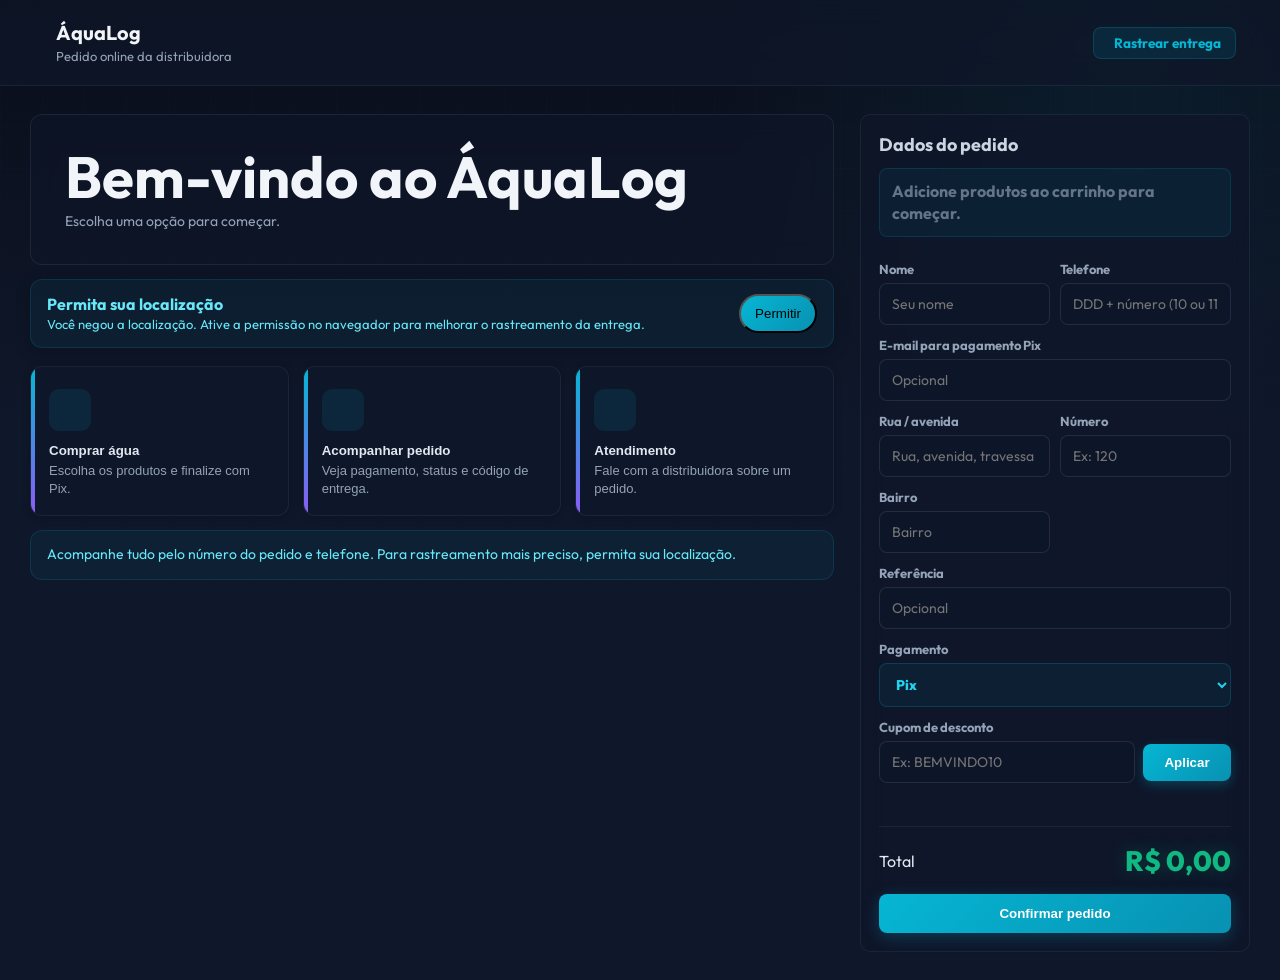
==== frontend/cliente.html @ b6113bfc "feat: implementa mapa de rastreamento Leaflet + links de acesso - CSS dos marcadores (origem/destino" ====
<!DOCTYPE html>
<html lang="pt-BR">
<head>
  <meta charset="UTF-8">
  <meta name="viewport" content="width=device-width, initial-scale=1.0">
  <title>AquaLog - Pedido</title>
  <link rel="icon" type="image/x-icon" href="favicon.ico">
  <link rel="stylesheet" href="https://fonts.googleapis.com/css2?family=Outfit:wght@400;500;600;700;800&display=swap">
  <link rel="stylesheet" href="https://unpkg.com/@phosphor-icons/web@2.0.3/src/regular/style.css">
  <style>
    :root {
      --blue: #06b6d4;
      --blue-dark: #0891b2;
      --green: #10b981;
      --amber: #fbbf24;
      --ink: #e2e8f0;
      --muted: #94a3b8;
      --line: rgba(148, 163, 184, 0.12);
      --paper: #0a0e1a;
      --white: rgba(15, 23, 42, 0.6);
      --danger: #f87171;
      --sombra: 0 2px 8px rgba(0, 0, 0, 0.2);
    }

    * { box-sizing: border-box; }

    html, body {
      max-width: 100%;
      overflow-x: hidden;
    }

    body {
      margin: 0;
      color: var(--ink);
      font-family: "Outfit", "Inter", "Segoe UI", system-ui, sans-serif;
      background:
        radial-gradient(circle at 88% 4%, rgba(6, 182, 212, 0.08), transparent 32vw),
        linear-gradient(180deg, #0a0e1a 0, #0f172a 420px),
        var(--paper);
    }

    body::before {
      content: "";
      position: fixed;
      inset: 0;
      pointer-events: none;
      background-image:
        linear-gradient(rgba(6, 182, 212, 0.03) 1px, transparent 1px),
        linear-gradient(90deg, rgba(6, 182, 212, 0.03) 1px, transparent 1px);
      background-size: 42px 42px;
      mask-image: linear-gradient(180deg, rgba(0,0,0,.8), transparent 72%);
    }

    .topbar {
      min-height: 86px;
      background: rgba(15, 23, 42, 0.7);
      border-bottom: 1px solid rgba(148, 163, 184, 0.1);
      display: flex;
      align-items: center;
      justify-content: space-between;
      gap: 16px;
      padding: 14px clamp(16px, 4vw, 44px);
      position: sticky;
      top: 0;
      z-index: 10;
      backdrop-filter: blur(16px);
    }

    .brand {
      display: flex;
      align-items: center;
      gap: 12px;
      min-width: 0;
    }

    .brand img {
      width: 58px;
      height: 58px;
      object-fit: contain;
      background: rgba(255,255,255,0.06);
      border-radius: 10px;
      padding: 4px;
    }

    .brand strong { display: block; font-size: 20px; color: #f1f5f9; }
    .brand span { color: var(--muted); font-size: 13px; }

    .status-link {
      border: 1px solid rgba(6, 182, 212, 0.2);
      background: rgba(6, 182, 212, 0.08);
      color: #06b6d4;
      padding: 10px 14px;
      border-radius: 999px;
      font-weight: 700;
      cursor: pointer;
    }

    .layout {
      display: grid;
      grid-template-columns: minmax(0, 1fr) minmax(340px, 390px);
      gap: 26px;
      width: min(1220px, calc(100% - 32px));
      margin: 28px auto;
      align-items: start;
    }

    .section-title {
      display: flex;
      align-items: end;
      justify-content: space-between;
      gap: 12px;
      margin-bottom: 14px;
      padding: clamp(22px, 4vw, 34px);
      border: 1px solid rgba(148, 163, 184, 0.12);
      border-radius: 12px;
      background: rgba(15, 23, 42, 0.5);
      backdrop-filter: blur(12px);
    }

    h1, h2 { margin: 0; color: #f1f5f9; }
    h1 { font-size: clamp(32px, 5vw, 58px); letter-spacing: 0; line-height: .98; }
    h2 { font-size: 18px; color: #cbd5e1; }

    .section-title p {
      color: var(--muted);
      margin: 6px 0 0;
      font-size: 14px;
    }

    .grid {
      display: grid;
      grid-template-columns: repeat(auto-fill, minmax(220px, 1fr));
      gap: 14px;
    }

    .client-home {
      display: grid;
      gap: 14px;
    }

    .client-home.hidden,
    .product-area.hidden {
      display: none;
    }

    .client-action-grid {
      display: grid;
      grid-template-columns: repeat(3, minmax(0, 1fr));
      gap: 14px;
    }

    .client-action-card {
      min-height: 130px;
      border: 1px solid rgba(148, 163, 184, 0.1);
      border-radius: 12px;
      background: rgba(15, 23, 42, 0.5);
      color: var(--ink);
      padding: 18px;
      text-align: left;
      cursor: pointer;
      box-shadow: var(--sombra);
      position: relative;
      overflow: hidden;
      transition: .18s ease;
    }

    .client-action-card::after {
      content: "";
      position: absolute;
      inset: 0 auto 0 0;
      width: 4px;
      background: linear-gradient(180deg, #06b6d4, #8b5cf6);
    }

    .client-action-card:hover {
      border-color: rgba(6, 182, 212, 0.25);
      transform: translateY(-2px);
      box-shadow: 0 12px 32px rgba(0, 0, 0, 0.3);
    }

    .client-action-card.active {
      border-color: rgba(6, 182, 212, 0.4);
      box-shadow: 0 0 0 2px rgba(6, 182, 212, 0.15), 0 12px 32px rgba(0, 0, 0, 0.3);
    }

    .client-action-card .icon {
      display: inline-flex;
      width: 42px;
      height: 42px;
      align-items: center;
      justify-content: center;
      border-radius: 10px;
      background: rgba(6, 182, 212, 0.1);
      color: #06b6d4;
      font-size: 24px;
      margin-bottom: 12px;
    }

    .client-action-card strong,
    .client-action-card span {
      display: block;
    }

    .client-action-card span {
      color: var(--muted);
      font-size: 13px;
      margin-top: 4px;
      line-height: 1.35;
    }

    .client-quick-status {
      border: 1px solid rgba(6, 182, 212, 0.15);
      border-radius: 12px;
      background: rgba(6, 182, 212, 0.06);
      padding: 14px 16px;
      color: #67e8f9;
      font-size: 14px;
      line-height: 1.4;
    }

    .product-area {
      display: block;
    }

    .product-area-head {
      display: flex;
      align-items: center;
      justify-content: space-between;
      gap: 12px;
      margin-bottom: 14px;
    }

    .back-home {
      width: auto;
      border: 1px solid rgba(6, 182, 212, 0.2);
      background: rgba(6, 182, 212, 0.08);
      color: #06b6d4;
      border-radius: 999px;
      padding: 9px 12px;
      font-weight: 800;
      cursor: pointer;
    }

    .product {
      background: rgba(15, 23, 42, 0.5);
      border: 1px solid rgba(148, 163, 184, 0.1);
      border-radius: 10px;
      padding: 16px;
      min-height: 150px;
      display: grid;
      gap: 12px;
      align-content: space-between;
      transition: .18s ease;
    }

    .product:hover {
      border-color: rgba(6, 182, 212, 0.2);
      box-shadow: 0 8px 24px rgba(0, 0, 0, 0.25);
    }

    .product strong { font-size: 17px; }
    .meta { color: var(--muted); font-size: 13px; }
    .price { color: var(--green); font-size: 24px; font-weight: 800; }

    .product-actions {
      display: flex;
      align-items: center;
      gap: 8px;
    }

    .product-actions input {
      width: 68px;
      flex: 0 0 68px;
      text-align: center;
      padding: 10px 8px;
    }

    .product button, .primary {
      width: 100%;
      border: 0;
      border-radius: 8px;
      background: linear-gradient(135deg, #06b6d4, #0891b2);
      color: white;
      padding: 12px 14px;
      font-weight: 800;
      cursor: pointer;
      box-shadow: 0 4px 16px rgba(6, 182, 212, 0.25);
    }

    .product button:hover, .primary:hover {
      background: linear-gradient(135deg, #22d3ee, #06b6d4);
      box-shadow: 0 6px 24px rgba(6, 182, 212, 0.35);
    }
    .product button:disabled, .primary:disabled {
      background: #334155;
      cursor: not-allowed;
      opacity: .6;
      box-shadow: none;
    }

    .panel {
      background: rgba(15, 23, 42, 0.6);
      border: 1px solid rgba(148, 163, 184, 0.1);
      border-radius: 10px;
      padding: 18px;
      position: sticky;
      top: 110px;
      backdrop-filter: blur(12px);
    }

    .selected {
      background: rgba(6, 182, 212, 0.06);
      border: 1px solid rgba(6, 182, 212, 0.15);
      border-radius: 8px;
      padding: 12px;
      margin: 12px 0;
    }

    .cart-empty {
      color: #64748b;
      font-weight: 700;
      line-height: 1.35;
    }

    .cart-list {
      display: grid;
      gap: 10px;
    }

    .cart-item {
      display: grid;
      grid-template-columns: minmax(0, 1fr) auto auto;
      gap: 10px;
      align-items: center;
      padding: 10px;
      background: rgba(15, 23, 42, 0.5);
      border: 1px solid rgba(148, 163, 184, 0.1);
      border-radius: 8px;
    }

    .cart-item strong,
    .cart-item span {
      display: block;
    }

    .cart-item span {
      margin-top: 3px;
      color: var(--muted);
      font-size: 12px;
    }

    .cart-controls {
      display: grid;
      grid-template-columns: 30px 38px 30px;
      gap: 4px;
      align-items: center;
    }

    .cart-controls button {
      width: 30px;
      height: 30px;
      padding: 0;
      border: none;
      border-radius: 6px;
      background: linear-gradient(135deg, #06b6d4, #0891b2);
      color: #fff;
      cursor: pointer;
      font-weight: 900;
    }

    .cart-controls input {
      height: 30px;
      padding: 4px;
      text-align: center;
    }

    .cart-remove {
      width: 100%;
      height: 30px;
      border: none;
      border-radius: 6px;
      background: rgba(239, 68, 68, 0.1);
      color: #f87171;
      cursor: pointer;
      font-weight: 800;
      font-size: 12px;
      padding: 0 10px;
    }

    label {
      display: block;
      font-size: 13px;
      color: #94a3b8;
      margin: 12px 0 6px;
      font-weight: 700;
    }

    input, select, textarea {
      width: 100%;
      border: 1px solid rgba(148, 163, 184, 0.15);
      border-radius: 8px;
      padding: 11px 12px;
      font-size: 14px;
      color: var(--ink);
      outline: none;
      background: rgba(15, 23, 42, 0.7);
      font-family: inherit;
    }

    input:focus, select:focus, textarea:focus {
      border-color: #06b6d4;
      box-shadow: 0 0 0 3px rgba(6, 182, 212, 0.15);
    }

    .product-search {
      margin: 0 0 16px;
      max-width: 360px;
      background: #0f172a;
      color: #e2e8f0;
      border: 1px solid rgba(148, 163, 184, 0.15);
    }

    .product-search::placeholder {
      color: #64748b;
    }

    .product-search:focus {
      border-color: #06b6d4;
      box-shadow: 0 0 0 3px rgba(6, 182, 212, 0.15);
    }

    .coupon-row {
      display: grid;
      grid-template-columns: minmax(0, 1fr) 88px;
      gap: 8px;
      align-items: center;
    }

    .coupon-msg {
      min-height: 20px;
      margin-top: 7px;
      color: #64748b;
      font-size: 12px;
      font-weight: 700;
      line-height: 1.35;
    }

    .coupon-msg.ok { color: #34d399; }
    .coupon-msg.err { color: var(--danger); }

    .address-suggest-client { position: relative; }
    .address-suggest-client input { width: 100%; }
    .address-suggest-client .options {
      position: absolute;
      left: 0;
      right: 0;
      top: calc(100% + 6px);
      z-index: 60;
      display: none;
      max-height: 240px;
      overflow: auto;
      background: #131d2e;
      border: 1px solid rgba(148, 163, 184, 0.15);
      border-radius: 12px;
      box-shadow: 0 16px 48px rgba(0, 0, 0, 0.4);
      padding: 6px;
    }

    .geo-permission-notice {
      display: flex;
      align-items: center;
      justify-content: space-between;
      gap: 14px;
      margin: 0 0 18px;
      padding: 14px 16px;
      border: 1px solid rgba(6, 182, 212, 0.15);
      border-radius: 12px;
      background: rgba(6, 182, 212, 0.06);
      color: #67e8f9;
      box-shadow: 0 4px 16px rgba(0, 0, 0, 0.2);
    }

    .geo-permission-notice.hidden {
      display: none;
    }

    .geo-permission-notice strong,
    .geo-permission-notice span {
      display: block;
    }

    .geo-permission-notice span {
      margin-top: 2px;
      color: #67e8f9;
      font-size: 13px;
      line-height: 1.35;
    }

    .geo-permission-notice button {
      width: auto;
      white-space: nowrap;
      border-radius: 999px;
      padding: 10px 14px;
      background: linear-gradient(135deg, #06b6d4, #0891b2);
    }

    .address-suggest-client .options.ativo { display: block; }

    .address-loading {
      padding: 12px;
      color: #64748b;
      font-size: 13px;
      font-weight: 600;
      text-align: center;
    }

    .address-suggest-client button {
      display: block;
      width: 100%;
      border: 0;
      border-radius: 8px;
      background: transparent;
      text-align: left;
      padding: 10px 12px;
      color: var(--ink);
      cursor: pointer;
    }

    .address-suggest-client button:hover { background: rgba(6, 182, 212, 0.1); }
    .address-suggest-client strong,
    .address-suggest-client span { display: block; }
    .address-suggest-client span,
    .address-suggest-client .empty { color: var(--muted); font-size: .84rem; margin-top: 2px; }
    .address-suggest-client .empty { padding: 12px; }

    textarea {
      min-height: 88px;
      resize: vertical;
      line-height: 1.4;
    }

    .panel-tabs {
      display: grid;
      grid-template-columns: repeat(3, 1fr);
      gap: 10px;
      margin-bottom: 18px;
    }

    .panel-tabs-hidden {
      display: none;
    }

    .panel-tabs button {
      position: relative;
      border: 0;
      border-radius: 8px;
      min-height: 96px;
      padding: 14px 10px;
      color: #fff;
      font-weight: 800;
      cursor: pointer;
      display: flex;
      flex-direction: column;
      align-items: center;
      justify-content: center;
      gap: 6px;
      text-align: center;
      box-shadow: 0 1px 3px rgba(0,0,0,.12);
      transition: transform .15s ease, filter .15s ease, box-shadow .15s ease;
    }

    .panel-tabs button:hover { filter: brightness(1.06); transform: translateY(-1px); }

    .panel-tabs button.active {
      box-shadow: 0 0 0 3px rgba(11, 94, 168, .18), 0 4px 12px rgba(0,0,0,.16);
      transform: translateY(-1px);
    }

    .panel-tabs button .tab-icon {
      font-size: 30px;
      line-height: 1;
    }

    .panel-tabs button .tab-label {
      font-size: 14px;
      line-height: 1.05;
    }

    .panel-tabs button .tab-hint {
      min-height: 18px;
      padding: 3px 8px;
      border-radius: 4px;
      background: rgba(255,255,255,.18);
      font-size: 11px;
      font-weight: 800;
      line-height: 1.1;
    }

    .panel-tabs button .tab-arrow {
      position: absolute;
      right: 9px;
      bottom: 7px;
      opacity: .55;
      font-size: 14px;
    }

    .tab-pedido { background: linear-gradient(135deg, #06b6d4, #0891b2); }
    .tab-consulta { background: linear-gradient(135deg, #f59e0b, #d97706); }
    .tab-conversa { background: linear-gradient(135deg, #10b981, #059669); }

    .tab-content { display: none; }
    .tab-content.active { display: block; }

    .row {
      display: grid;
      grid-template-columns: 1fr 1fr;
      gap: 10px;
    }

    .total {
      display: flex;
      justify-content: space-between;
      align-items: center;
      border-top: 1px solid rgba(148, 163, 184, 0.1);
      margin-top: 16px;
      padding-top: 16px;
      font-size: 16px;
    }

    .total strong { font-size: 24px; color: #10b981; }

    .notice {
      margin-top: 12px;
      border-radius: 8px;
      padding: 12px;
      font-size: 14px;
      display: none;
      white-space: pre-wrap;
    }

    .notice.ok { display: block; background: rgba(16, 185, 129, 0.1); color: #34d399; border: 1px solid rgba(16, 185, 129, 0.2); }
    .notice.err { display: block; background: rgba(239, 68, 68, 0.1); color: var(--danger); border: 1px solid rgba(239, 68, 68, 0.2); }

    .client-notice {
      display: none;
      margin: 0 0 16px;
      padding: 12px 14px;
      border: 1px solid rgba(6, 182, 212, 0.15);
      border-radius: 8px;
      background: rgba(6, 182, 212, 0.06);
      color: #67e8f9;
      font-size: 14px;
      font-weight: 700;
      line-height: 1.35;
      white-space: pre-wrap;
    }

    .client-notice.visible {
      display: block;
    }

    .lookup {
      margin-top: 18px;
      padding-top: 18px;
      border-top: 1px solid var(--line);
    }

    .saved-orders {
      margin-top: 18px;
      padding-top: 18px;
      border-top: 1px solid rgba(148, 163, 184, 0.1);
    }

    .saved-head {
      display: flex;
      align-items: center;
      justify-content: space-between;
      gap: 10px;
    }

    .saved-head button {
      width: auto;
      border: 1px solid rgba(148, 163, 184, 0.12);
      border-radius: 6px;
      padding: 7px 9px;
      background: rgba(15, 23, 42, 0.5);
      color: #94a3b8;
      font-size: 12px;
      font-weight: 800;
      cursor: pointer;
    }

    .saved-list {
      display: grid;
      gap: 8px;
      margin-top: 10px;
    }

    .saved-order {
      width: 100%;
      border: 1px solid rgba(148, 163, 184, 0.1);
      background: rgba(15, 23, 42, 0.5);
      border-radius: 8px;
      padding: 10px;
      color: var(--ink);
      text-align: left;
      cursor: pointer;
    }

    .saved-order strong,
    .saved-order span {
      display: block;
    }

    .saved-order span {
      color: var(--muted);
      font-size: 12px;
      margin-top: 3px;
    }

    .pix-box {
      display: grid;
      gap: 10px;
      margin-top: 12px;
      padding: 12px;
      border: 1px solid rgba(16, 185, 129, 0.2);
      border-radius: 8px;
      background: rgba(16, 185, 129, 0.06);
    }

    .pix-box img {
      width: 170px;
      height: 170px;
      object-fit: contain;
      justify-self: center;
      background: rgba(15, 23, 42, 0.6);
      border: 1px solid rgba(148, 163, 184, 0.12);
      border-radius: 8px;
      padding: 6px;
    }

    .pix-copy {
      min-height: 72px;
      resize: vertical;
      font-size: 12px;
      line-height: 1.35;
    }

    .pix-copy-btn {
      background: linear-gradient(135deg, #10b981, #059669);
    }

    .pix-copy-btn:hover {
      background: linear-gradient(135deg, #34d399, #10b981);
    }

    .pix-copy-btn.copied {
      background: linear-gradient(135deg, #10b981, #059669);
    }

    .manual-pix-key {
      display: grid;
      gap: 5px;
      padding: 11px 12px;
      border: 1px dashed rgba(16, 185, 129, 0.3);
      border-radius: 8px;
      background: rgba(16, 185, 129, 0.04);
      color: #34d399;
    }

    .manual-pix-key span {
      color: #64748b;
      font-size: 12px;
      font-weight: 700;
    }

    .pix-guidance,
    .live-badge {
      border-radius: 8px;
      padding: 10px 11px;
      background: rgba(6, 182, 212, 0.08);
      color: #22d3ee;
      font-size: 13px;
      font-weight: 700;
      line-height: 1.35;
    }

    .pix-guidance span {
      display: block;
      margin-top: 3px;
      color: #94a3b8;
      font-weight: 600;
    }

    .live-badge {
      align-self: center;
      white-space: nowrap;
      background: rgba(148, 163, 184, 0.1);
      color: #94a3b8;
    }

    .delivery-code-card {
      display: grid;
      gap: 6px;
      margin-top: 14px;
      padding: 16px;
      border: 1px solid rgba(16, 185, 129, 0.25);
      border-radius: 10px;
      background: rgba(16, 185, 129, 0.08);
      color: #34d399;
      text-align: center;
    }

    .delivery-code-card strong {
      display: block;
      padding: 8px 12px;
      border-radius: 8px;
      background: rgba(15, 23, 42, 0.7);
      color: #22d3ee;
      font-family: "SF Mono", Consolas, "Courier New", monospace;
      font-size: clamp(30px, 8vw, 46px);
      letter-spacing: 4px;
      line-height: 1;
      border: 1px solid rgba(6, 182, 212, 0.2);
    }

    .delivery-code-card small {
      color: #34d399;
      font-weight: 700;
      line-height: 1.35;
    }

    .delivery-code-card.locked {
      border-color: rgba(245, 158, 11, 0.2);
      background: rgba(245, 158, 11, 0.06);
      color: #fbbf24;
    }

    .delivery-code-card.locked small {
      color: #fbbf24;
    }

    .route-alert {
      display: grid;
      grid-template-columns: 42px 1fr;
      gap: 10px;
      align-items: center;
      margin-top: 14px;
      padding: 13px;
      border-radius: 10px;
      border: 1px solid rgba(245, 158, 11, 0.2);
      background: rgba(245, 158, 11, 0.06);
      color: #fbbf24;
    }

    .route-alert span {
      display: block;
      margin-top: 2px;
      color: #d97706;
      font-size: 12px;
      font-weight: 700;
    }

    .route-icon {
      width: 42px;
      height: 42px;
      border-radius: 10px;
      display: inline-flex;
      align-items: center;
      justify-content: center;
      background: linear-gradient(135deg, #f59e0b, #d97706);
      color: #fff;
      font-size: 24px;
      font-weight: 900;
    }

    .order-summary {
      display: grid;
      gap: 8px;
    }

    .order-summary strong {
      color: #084578;
      font-size: 16px;
    }

    .order-summary .summary-grid {
      display: grid;
      grid-template-columns: 1fr 1fr;
      gap: 6px;
    }

    .order-summary .summary-item {
      border-radius: 8px;
      padding: 8px;
      background: rgba(15, 23, 42, 0.4);
      border: 1px solid rgba(148, 163, 184, 0.08);
    }

    .order-summary .summary-item span,
    .order-summary .summary-line span {
      display: block;
      color: #64748b;
      font-size: 11px;
      font-weight: 800;
      text-transform: uppercase;
    }

    .order-summary .summary-item b,
    .order-summary .summary-line b {
      display: block;
      margin-top: 2px;
      font-size: 14px;
      color: #e2e8f0;
    }

    .order-summary .summary-line {
      border-radius: 8px;
      padding: 8px;
      background: rgba(15, 23, 42, 0.4);
      border: 1px solid rgba(148, 163, 184, 0.08);
    }

    .pix-only {
      border-color: rgba(6, 182, 212, 0.2);
      background: rgba(6, 182, 212, 0.06);
      color: #22d3ee;
      font-weight: 800;
    }

    .chat-state {
      border: 1px dashed rgba(148, 163, 184, 0.12);
      border-radius: 10px;
      padding: 14px;
      color: #64748b;
      background: rgba(15, 23, 42, 0.3);
      margin-bottom: 12px;
    }

    .chat-card {
      border: 1px solid rgba(148, 163, 184, 0.1);
      border-radius: 10px;
      overflow: hidden;
      background: rgba(15, 23, 42, 0.5);
    }

    .chat-head {
      display: grid;
      grid-template-columns: 38px minmax(0, 1fr) auto;
      align-items: center;
      gap: 10px;
      padding: 12px;
      background: rgba(15, 23, 42, 0.4);
      border-bottom: 1px solid rgba(148, 163, 184, 0.1);
    }

    .chat-head strong,
    .chat-head span {
      display: block;
    }

    .chat-head span {
      color: #64748b;
      font-size: 12px;
      margin-top: 3px;
    }

    .chat-avatar {
      width: 38px;
      height: 38px;
      border-radius: 10px;
      display: inline-flex;
      align-items: center;
      justify-content: center;
      background: rgba(6, 182, 212, 0.1);
      color: #06b6d4;
      font-weight: 900;
    }

    .support-messages-client {
      display: grid;
      align-content: start;
      gap: 10px;
      min-height: 260px;
      max-height: 330px;
      overflow-y: auto;
      margin: 0;
      padding: 14px;
      border: 0;
      border-radius: 0;
      background: rgba(10, 14, 26, 0.4);
    }

    .support-msg-client {
      border: 1px solid rgba(148, 163, 184, 0.1);
      border-radius: 10px;
      padding: 9px 11px 7px;
      background: rgba(15, 23, 42, 0.6);
      font-size: 13px;
      max-width: 86%;
      box-shadow: 0 2px 8px rgba(0,0,0,.15);
    }

    .support-msg-client.admin {
      background: rgba(15, 23, 42, 0.6);
      justify-self: start;
    }

    .support-msg-client.cliente {
      background: rgba(16, 185, 129, 0.1);
      border-color: rgba(16, 185, 129, 0.2);
      justify-self: end;
    }

    .support-msg-client strong {
      margin-bottom: 4px;
      color: #64748b;
      font-size: 12px;
    }

    .support-msg-client small {
      margin-top: 5px;
      color: #475569;
      font-size: 10px;
      text-align: right;
    }

    .chat-actions {
      display: grid;
      grid-template-columns: minmax(0, 1fr) 128px;
      gap: 8px;
      align-items: end;
      padding: 12px;
      border-top: 1px solid rgba(148, 163, 184, 0.1);
      background: rgba(15, 23, 42, 0.4);
    }

    .chat-actions .primary {
      width: 100%;
      align-self: stretch;
    }

    .chat-send-tools {
      display: grid;
      gap: 8px;
    }

    .support-file-button {
      height: 38px;
      display: inline-flex;
      align-items: center;
      justify-content: center;
      margin: 0;
      border: 1px solid rgba(148, 163, 184, 0.15);
      border-radius: 8px;
      background: rgba(15, 23, 42, 0.5);
      color: #94a3b8;
      font-size: 18px;
      cursor: pointer;
      transition: .18s ease;
    }

    .support-file-button:hover {
      border-color: #06b6d4;
      color: #06b6d4;
    }

    .hidden-input {
      position: absolute;
      width: 1px;
      height: 1px;
      opacity: 0;
      pointer-events: none;
    }

    .arquivo-preview {
      display: flex;
      align-items: center;
      gap: 10px;
      padding: 8px 12px;
      margin: 0 14px 8px;
      border: 1px solid rgba(148, 163, 184, 0.12);
      border-radius: 8px;
      background: rgba(15, 23, 42, 0.5);
    }

    .arquivo-preview.hidden {
      display: none;
    }

    .arquivo-preview img {
      width: 48px;
      height: 48px;
      object-fit: cover;
      border-radius: 6px;
      border: 1px solid rgba(148, 163, 184, 0.1);
    }

    .arquivo-preview-info {
      display: flex;
      align-items: center;
      gap: 8px;
      flex: 1;
      min-width: 0;
    }

    .arquivo-preview-info span {
      color: #94a3b8;
      font-size: 12px;
      font-weight: 600;
      overflow: hidden;
      text-overflow: ellipsis;
      white-space: nowrap;
    }

    .arquivo-preview-remove {
      width: 24px;
      height: 24px;
      padding: 0;
      border: 1px solid rgba(239, 68, 68, 0.2);
      border-radius: 6px;
      background: rgba(239, 68, 68, 0.08);
      color: #f87171;
      font-size: 14px;
      font-weight: 900;
      cursor: pointer;
      flex-shrink: 0;
    }

    .support-attachment {
      display: grid;
      gap: 5px;
      margin-top: 8px;
      color: #06b6d4;
      font-size: 12px;
      font-weight: 800;
      text-decoration: none;
    }

    .support-attachment img {
      width: min(180px, 100%);
      max-height: 150px;
      object-fit: cover;
      border: 1px solid rgba(148, 163, 184, 0.12);
      border-radius: 8px;
      background: #1e293b;
    }

    .support-attachment-file {
      display: inline-flex;
      width: fit-content;
      padding: 8px 10px;
      border: 1px solid rgba(148, 163, 184, 0.12);
      border-radius: 8px;
      background: rgba(15, 23, 42, 0.5);
    }

    .small-action {
      width: auto;
      border: 1px solid rgba(148, 163, 184, 0.12);
      border-radius: 8px;
      padding: 9px 10px;
      background: rgba(15, 23, 42, 0.5);
      color: #94a3b8;
      font-weight: 800;
      cursor: pointer;
    }

    @media (max-width: 900px) {
      .layout { grid-template-columns: 1fr; }
      .panel { position: static; }
      .client-action-grid { grid-template-columns: 1fr; }
    }

    @media (max-width: 560px) {
      .topbar { align-items: flex-start; flex-direction: column; }
      .status-link { width: 100%; }
      .row { grid-template-columns: 1fr; }
      .order-summary .summary-grid { grid-template-columns: 1fr; }
      .panel-tabs button .tab-icon { grid-area: icon; font-size: 28px; }
      .panel-tabs button .tab-label { grid-area: label; justify-self: start; }
      .panel-tabs button .tab-hint { grid-area: hint; justify-self: end; }
      .panel-tabs button .tab-arrow { display: none; }
      .geo-permission-notice { align-items: stretch; flex-direction: column; }
      .geo-permission-notice button { width: 100%; }
    }
    /* AquaLog customer storefront redesign */

    .skeleton {
      background: linear-gradient(90deg, rgba(15, 23, 42, 0.5) 25%, rgba(15, 23, 42, 0.8) 50%, rgba(15, 23, 42, 0.5) 75%);
      background-size: 200% 100%;
      animation: skeleton-pulse 1.5s ease-in-out infinite;
      border-radius: 8px;
    }

    @keyframes skeleton-pulse {
      0% { background-position: 200% 0; }
      100% { background-position: -200% 0; }
    }

    .skeleton-card {
      min-height: 150px;
      border: 1px solid rgba(148, 163, 184, 0.1);
      border-radius: 10px;
      padding: 16px;
      display: grid;
      gap: 12px;
    }

    .skeleton-line {
      height: 14px;
      border-radius: 4px;
    }

    .skeleton-line.wide { width: 80%; }
    .skeleton-line.medium { width: 50%; }
    .skeleton-line.short { width: 30%; }
    .skeleton-line.price { height: 28px; width: 40%; }

    .coupon-row .small-action {
      width: auto;
      padding: 11px 18px;
      background: linear-gradient(135deg, #06b6d4, #0891b2);
      color: #fff;
      border: none;
      border-radius: 8px;
      font-weight: 700;
      cursor: pointer;
      white-space: nowrap;
      box-shadow: 0 4px 12px rgba(6, 182, 212, 0.25);
    }

    .coupon-row .small-action:hover {
      background: linear-gradient(135deg, #22d3ee, #06b6d4);
      box-shadow: 0 6px 16px rgba(6, 182, 212, 0.35);
    }

    .total {
      display: flex;
      justify-content: space-between;
      align-items: center;
      border-top: 1px solid rgba(148, 163, 184, 0.1);
      margin-top: 16px;
      padding-top: 16px;
      font-size: 16px;
    }

    .total strong {
      font-size: 28px;
      color: #10b981;
      font-weight: 800;
      text-shadow: 0 0 20px rgba(16, 185, 129, 0.3);
    }

    .product-img {
      width: 100%;
      height: 140px;
      object-fit: cover;
      border-radius: 8px;
      background: rgba(6, 182, 212, 0.06);
      border: 1px solid rgba(148, 163, 184, 0.08);
      margin-bottom: 4px;
    }

    .product-img-placeholder {
      width: 100%;
      height: 140px;
      display: flex;
      align-items: center;
      justify-content: center;
      border-radius: 8px;
      background: rgba(6, 182, 212, 0.06);
      border: 1px solid rgba(148, 163, 184, 0.08);
      margin-bottom: 4px;
      color: #06b6d4;
      font-size: 32px;
    }
  </style>
</head>
<body>
  <header class="topbar">
    <div class="brand">
      <i class="ph ph-drop" style="font-size:1.5rem;color:#06b6d4"></i>
      <div>
        <strong id="brandName">AquaLog</strong>
        <span id="brandSubtitle">Pedido online da distribuidora</span>
      </div>
    </div>
    <a href="rastreamento.html" style="padding:6px 14px;border-radius:8px;background:rgba(6,182,212,.1);border:1px solid rgba(6,182,212,.2);color:#06b6d4;font-size:.85rem;font-weight:700;text-decoration:none;display:flex;align-items:center;gap:6px"><i class="ph ph-map-trifold"></i> Rastrear entrega</a>
  </header>

  <main class="layout">
    <section>
      <div class="section-title">
        <div>
          <h1 id="clienteTitulo">Faça seu pedido</h1>
          <p id="clienteSubtitulo">Monte seu carrinho, informe o endereço e pague tudo em um Pix só.</p>
        </div>
      </div>
      <div id="avisoCliente" class="client-notice"></div>
      <div id="avisoLojaFechada" class="client-notice" style="border-color: rgba(239, 68, 68, 0.2); background: rgba(239, 68, 68, 0.06); color: #fca5a5;">
        A loja está fechada no momento. Você pode navegar os produtos mas não será possível finalizar pedidos.
      </div>
      <div id="geoPermissionNotice" class="geo-permission-notice">
        <div>
          <strong>Permita sua localização</strong>
          <span>Isso ajuda a entrega e o rastreamento ficarem mais precisos. O pedido continua usando o endereço informado.</span>
        </div>
        <button type="button" onclick="capturarLocalizacaoCliente(true)">Permitir</button>
      </div>
      <div id="clienteHome" class="client-home">
        <div class="client-action-grid">
          <button id="homeComprar" class="client-action-card" type="button" onclick="abrirModoCliente('comprar')">
            <span class="icon"><i class="ph ph-drop"></i></span>
            <strong>Comprar água</strong>
            <span>Escolha os produtos e finalize com Pix.</span>
          </button>
          <button id="homeConsulta" class="client-action-card" type="button" onclick="abrirModoCliente('consulta')">
            <span class="icon"><i class="ph ph-magnifying-glass"></i></span>
            <strong>Acompanhar pedido</strong>
            <span>Veja pagamento, status e código de entrega.</span>
          </button>
          <button id="homeConversa" class="client-action-card" type="button" onclick="abrirModoCliente('conversa')">
            <span class="icon"><i class="ph ph-chat-circle"></i></span>
            <strong>Atendimento</strong>
            <span>Fale com a distribuidora sobre um pedido.</span>
          </button>
        </div>
        <div class="client-quick-status">Acompanhe tudo pelo número do pedido e telefone. Para rastreamento mais preciso, permita sua localização.</div>
      </div>
      <div id="productArea" class="product-area hidden">
        <div class="product-area-head">
          <h2>Produtos</h2>
          <button class="back-home" type="button" onclick="abrirModoCliente('inicio')">Voltar</button>
        </div>
        <input id="buscaProduto" class="product-search" placeholder="Buscar produto..." oninput="debouncedRenderProdutos()">
        <div id="produtos" class="grid"></div>
      </div>
    </section>

    <aside class="panel">
      <div class="panel-tabs panel-tabs-hidden">
        <button id="tabPedido" class="tab-pedido active" type="button" onclick="abrirModoCliente('comprar')">
          <span class="tab-icon"><i class="ph ph-shopping-cart"></i></span>
          <span class="tab-label">Pedido</span>
          <span class="tab-hint">Comprar</span>
          <span class="tab-arrow"><i class="ph ph-arrow-right"></i></span>
        </button>
        <button id="tabConsulta" class="tab-consulta" type="button" onclick="abrirModoCliente('consulta')">
          <span class="tab-icon"><i class="ph ph-magnifying-glass"></i></span>
          <span class="tab-label">Acompanhar</span>
          <span class="tab-hint">Status</span>
          <span class="tab-arrow"><i class="ph ph-arrow-right"></i></span>
        </button>
        <button id="tabConversa" class="tab-conversa" type="button" onclick="abrirModoCliente('conversa')">
          <span class="tab-icon"><i class="ph ph-chat-circle"></i></span>
          <span class="tab-label">Conversa</span>
          <span class="tab-hint">Suporte</span>
          <span class="tab-arrow"><i class="ph ph-arrow-right"></i></span>
        </button>
      </div>

      <section id="abaPedido" class="tab-content active">
        <h2>Dados do pedido</h2>
        <div id="selecionado" class="selected cart-empty">Adicione produtos ao carrinho para começar.</div>

        <form id="formPedido">
          <div class="row">
            <div>
              <label for="nome">Nome</label>
              <input id="nome" required minlength="3" maxlength="100" placeholder="Seu nome">
            </div>
            <div>
              <label for="telefone">Telefone</label>
              <input id="telefone" required minlength="10" maxlength="11" pattern="[0-9]{10,11}" placeholder="DDD + número (10 ou 11 dígitos)">
            </div>
          </div>

          <label for="email">E-mail para pagamento Pix</label>
          <input id="email" type="email" placeholder="Opcional">

          <div class="row">
            <div>
              <label for="endereco">Rua / avenida</label>
              <div id="enderecoSuggestWrap" class="address-suggest-client">
                <input id="endereco" required minlength="3" maxlength="200" placeholder="Rua, avenida, travessa" autocomplete="off">
                <div id="enderecoSugestoes" class="options"></div>
              </div>
            </div>
            <div>
              <label for="numeroCasa">Número</label>
              <input id="numeroCasa" placeholder="Ex: 120">
            </div>
          </div>

          <div class="row">
            <div>
              <label for="bairro">Bairro</label>
              <input id="bairro" required minlength="2" maxlength="100" placeholder="Bairro">
            </div>
          </div>

          <label for="referencia">Referência</label>
          <input id="referencia" placeholder="Opcional">

          <label for="pagamento">Pagamento</label>
          <select id="pagamento" class="pix-only">
            <option>Pix</option>
          </select>

          <label for="cupomCodigo">Cupom de desconto</label>
          <div class="coupon-row">
            <input id="cupomCodigo" maxlength="30" placeholder="Ex: BEMVINDO10">
            <button class="small-action" type="button" onclick="aplicarCupom()">Aplicar</button>
          </div>
          <div id="cupomMsg" class="coupon-msg"></div>

          <div class="total">
            <span>Total</span>
            <strong id="total">R$ 0,00</strong>
          </div>

          <button id="btnConfirmarPedido" class="primary" type="submit" style="margin-top:16px">Confirmar pedido</button>
          <div id="msg" class="notice"></div>
        </form>
      </section>

      <section id="abaConsulta" class="tab-content">
        <h2>Acompanhar</h2>
        <label for="consultaId">Número do pedido</label>
        <input id="consultaId" type="number" min="1" placeholder="Ex: 52">
        <label for="consultaTelefone">Telefone usado no pedido</label>
        <input id="consultaTelefone" placeholder="DDD + número">
        <button class="primary" type="button" onclick="consultarPedido()" style="margin-top:12px">Ver status</button>
        <div id="consultaMsg" class="notice"></div>

        <div class="saved-orders">
          <div class="saved-head">
            <h2>Pedidos ativos</h2>
            <button type="button" onclick="limparPedidosSalvos()">Limpar lista</button>
          </div>
          <div id="pedidosSalvos" class="saved-list"></div>
        </div>
      </section>

      <section id="abaConversa" class="tab-content">
        <h2>Conversa</h2>
        <div id="chatVazio" class="chat-state">Abra um pedido em "Acompanhar" para conversar com o atendimento.</div>
        <div id="suporteCliente" class="chat-card" style="display:none">
          <div class="chat-head">
            <div class="chat-avatar">A</div>
            <div>
              <strong id="suporteResumo">Conversa do pedido</strong>
              <span id="suporteSubtitulo">Atendimento da distribuidora</span>
            </div>
            <span class="live-badge">Suporte</span>
          </div>
          <div id="mensagensCliente" class="support-messages-client"></div>
          <div id="arquivoPreview" class="arquivo-preview hidden">
            <img id="arquivoPreviewImg" src="" alt="Preview">
            <div class="arquivo-preview-info">
              <span id="arquivoPreviewNome"></span>
              <button type="button" class="arquivo-preview-remove" onclick="limparArquivoSelecionado()">&times;</button>
            </div>
          </div>
          <div id="chatErro" class="chat-erro" style="display:none;padding:8px 14px;margin:0 14px 8px;border-radius:8px;background:rgba(239,68,68,0.1);border:1px solid rgba(239,68,68,0.2);color:#fca5a5;font-size:13px;font-weight:600"></div>
          <div class="chat-actions">
            <textarea id="mensagemCliente" placeholder="Escreva sua dúvida"></textarea>
            <div class="chat-send-tools">
              <label class="support-file-button" for="arquivoSuporteCliente"><i class="ph ph-paperclip"></i></label>
              <input id="arquivoSuporteCliente" type="file" accept="image/*,.pdf,.txt" class="hidden-input">
              <button class="primary" type="button" onclick="enviarMensagemCliente()">Enviar</button>
            </div>
          </div>
        </div>
      </section>
    </aside>
  </main>

  <div id="siteConfirmModal" style="display:none;position:fixed;inset:0;z-index:9999;background:rgba(10,14,26,0.85);align-items:center;justify-content:center;backdrop-filter:blur(4px)">
    <div style="background:#0f172a;border:1px solid rgba(148,163,184,0.12);border-radius:14px;padding:28px;max-width:380px;width:90%;box-shadow:0 20px 50px rgba(0,0,0,0.5)">
      <h3 id="siteConfirmTitle" style="margin:0 0 8px;color:#e2e8f0;font-size:17px;font-weight:700"></h3>
      <p id="siteConfirmMsg" style="margin:0;color:#94a3b8;font-size:14px;line-height:1.5;white-space:pre-line"></p>
      <div style="display:flex;gap:10px;justify-content:flex-end;margin-top:22px">
        <button onclick="siteFecharConfirm()" style="padding:10px 20px;border:1px solid rgba(148,163,184,0.15);border-radius:8px;background:transparent;color:#94a3b8;font-weight:600;cursor:pointer;font-size:14px">Cancelar</button>
        <button id="siteConfirmBtn" onclick="siteExecutarConfirm()" style="padding:10px 20px;border:none;border-radius:8px;background:linear-gradient(135deg,#06b6d4,#0891b2);color:#fff;font-weight:700;cursor:pointer;font-size:14px">Confirmar</button>
      </div>
    </div>
  </div>

  <script>
    var produtos = [];
    var carrinho = [];
    var pixChave = '';
    var cupomAplicado = null;
    var configCliente = {};
    var elProdutos = document.getElementById('produtos');
    var elSelecionado = document.getElementById('selecionado');
    var elTotal = document.getElementById('total');

    var _siteConfirmCb = null;
    function siteMostrarConfirm(titulo, msg, cb) {
      document.getElementById('siteConfirmTitle').textContent = titulo;
      document.getElementById('siteConfirmMsg').textContent = msg;
      _siteConfirmCb = cb;
      document.getElementById('siteConfirmModal').style.display = 'flex';
      document.getElementById('siteConfirmModal').style.zIndex = '99999';
    }
    function siteFecharConfirm() {
      document.getElementById('siteConfirmModal').style.display = 'none';
      document.getElementById('siteConfirmModal').style.zIndex = '';
      _siteConfirmCb = null;
    }
    function siteExecutarConfirm() {
      if (_siteConfirmCb) _siteConfirmCb();
      siteFecharConfirm();
    }
    var elMsg = document.getElementById('msg');
    var pedidoAtivo = null;
    var eventosPedido = null;
    var eventosPedidoChave = '';
    var STORAGE_CLIENTE = 'aqualog_cliente';
    var clienteGeoAtual = null;
    var timerEnderecoSugestao = null;
    var STORAGE_PEDIDOS = 'aqualog_pedidos';

    function dinheiro(v) {
      return Number(v || 0).toLocaleString('pt-BR', { style: 'currency', currency: 'BRL' });
    }

    function confirmacaoTexto(status) {
      var mapa = {
        confirmado: 'Confirmado',
        aguardando_confirmacao: 'Aguardando confirmação da loja',
        aguardando_pagamento: 'Aguardando pagamento Pix'
      };
      return mapa[status] || status || 'Confirmado';
    }

    function formatarDataHora(valor) {
      if (!valor) return '-';
      var data = new Date(valor);
      if (Number.isNaN(data.getTime())) return '-';
      return data.toLocaleString('pt-BR', { day: '2-digit', month: '2-digit', year: 'numeric', hour: '2-digit', minute: '2-digit' });
    }

    function mostrarAbaCliente(aba) {
      ['pedido', 'consulta', 'conversa'].forEach(function(nome) {
        var ativa = nome === aba;
        document.getElementById('aba' + nome.charAt(0).toUpperCase() + nome.slice(1)).classList.toggle('active', ativa);
        document.getElementById('tab' + nome.charAt(0).toUpperCase() + nome.slice(1)).classList.toggle('active', ativa);
      });
    }

    function abrirModoCliente(modo) {
      var home = document.getElementById('clienteHome');
      var productArea = document.getElementById('productArea');
      ['homeComprar', 'homeConsulta', 'homeConversa'].forEach(function(id) {
        var el = document.getElementById(id);
        if (el) el.classList.remove('active');
      });
      if (modo === 'comprar') {
        document.getElementById('homeComprar').classList.add('active');
        home.classList.add('hidden');
        productArea.classList.remove('hidden');
        mostrarAbaCliente('pedido');
        document.getElementById('clienteTitulo').textContent = 'Escolha seus produtos';
        document.getElementById('clienteSubtitulo').textContent = 'Adicione ao carrinho e finalize o pedido no painel ao lado.';
        produtosVisiveis = true;
        iniciarPollingProdutos();
        return;
      }
      if (modo === 'consulta') {
        document.getElementById('homeConsulta').classList.add('active');
        home.classList.remove('hidden');
        productArea.classList.add('hidden');
        mostrarAbaCliente('consulta');
        document.getElementById('clienteTitulo').textContent = 'Acompanhar pedido';
        document.getElementById('clienteSubtitulo').textContent = 'Informe número do pedido e telefone para ver o andamento.';
        produtosVisiveis = false;
        pararPollingProdutos();
        return;
      }
      if (modo === 'conversa') {
        document.getElementById('homeConversa').classList.add('active');
        home.classList.remove('hidden');
        productArea.classList.add('hidden');
        mostrarAbaCliente('conversa');
        document.getElementById('clienteTitulo').textContent = 'Atendimento';
        document.getElementById('clienteSubtitulo').textContent = 'Abra uma conversa usando seu pedido e telefone.';
        produtosVisiveis = false;
        pararPollingProdutos();
        return;
      }
      home.classList.remove('hidden');
      productArea.classList.add('hidden');
      produtosVisiveis = false;
      pararPollingProdutos();
      fecharEventosPedido();
      document.getElementById('clienteTitulo').textContent = 'Bem-vindo ao ÁquaLog';
      document.getElementById('clienteSubtitulo').textContent = 'Escolha uma opção para começar.';
    }

    function escapeHtml(v) {
      return String(v ?? '')
        .replaceAll('&', '&amp;')
        .replaceAll('<', '&lt;')
        .replaceAll('>', '&gt;')
        .replaceAll('"', '&quot;')
        .replaceAll("'", '&#039;');
    }

    function valor(id) {
      return document.getElementById(id).value.trim();
    }

    function limparTelefone(t) {
      return String(t || '').replace(/\D/g, '');
    }

    function mostrarMsg(el, tipo, texto) {
      el.className = 'notice ' + tipo;
      el.textContent = texto;
    }

    function lerJson(chave, padrao) {
      try {
        return JSON.parse(localStorage.getItem(chave)) || padrao;
      } catch (e) {
        return padrao;
      }
    }

    function salvarDadosCliente(payload) {
      localStorage.setItem(STORAGE_CLIENTE, JSON.stringify({
        nome: payload.nome,
        telefone: payload.telefone,
        email: payload.email || '',
        endereco: payload.endereco,
        numeroCasa: payload.numero_casa || '',
        bairro: payload.bairro,
        referencia: payload.referencia || ''
      }));
    }

    function restaurarDadosCliente() {
      var dados = lerJson(STORAGE_CLIENTE, null);
      if (!dados) return;
      ['nome', 'telefone', 'email', 'endereco', 'bairro', 'referencia'].forEach(function(id) {
        if (dados[id] && document.getElementById(id)) document.getElementById(id).value = dados[id];
      });
      if (dados.numeroCasa && document.getElementById('numeroCasa')) document.getElementById('numeroCasa').value = dados.numeroCasa;
    }

    function pedidoFinalizado(status) {
      return ['entregue', 'cancelado'].includes(String(status || '').toLowerCase());
    }

    function limparPedidosAntigos(pedidos) {
      return (pedidos || []).filter(function(p) {
        return !pedidoFinalizado(p.status);
      }).slice(0, 8);
    }

    function salvarPedidoLocal(pedido, telefone) {
      var pedidos = lerJson(STORAGE_PEDIDOS, []);
      pedidos = pedidos.filter(function(p) { return p.id !== pedido.id; });
      if (!pedidoFinalizado(pedido.status)) {
        pedidos.unshift({
          id: pedido.id,
          telefone: telefone,
          status: pedido.status,
          pagamento_status: pedido.pagamento_status,
          confirmacao_status: pedido.confirmacao_status,
          codigo_entrega: pedido.codigo_entrega,
          total: pedido.total,
          produto: pedido.produto,
          criado_em: pedido.data_criacao || new Date().toISOString()
        });
      }
      localStorage.setItem(STORAGE_PEDIDOS, JSON.stringify(limparPedidosAntigos(pedidos)));
      renderPedidosSalvos();
    }

    function renderPedidosSalvos() {
      var box = document.getElementById('pedidosSalvos');
      var pedidos = limparPedidosAntigos(lerJson(STORAGE_PEDIDOS, []));
      localStorage.setItem(STORAGE_PEDIDOS, JSON.stringify(pedidos));
      if (!box) return;
      if (!pedidos.length) {
        box.innerHTML = '<div class="meta">Nenhum pedido ativo neste aparelho.</div>';
        return;
      }
      box.innerHTML = pedidos.map(function(p) {
        var codigoResumo = p.codigo_entrega ? p.codigo_entrega : 'bloqueado';
        var trackLink = p.status === 'saiu_para_entrega'
          ? '<a href="rastreamento.html?entrega=' + encodeURIComponent(p.id) + '&telefone=' + encodeURIComponent(p.telefone) + '" target="_blank" onclick="event.stopPropagation()" style="color:#06b6d4;font-weight:700;text-decoration:none;margin-left:6px">Rastrear</a>'
          : '';
        return '<button class="saved-order" type="button" data-id="' + p.id + '" data-telefone="' + escapeHtml(p.telefone) + '" onclick="abrirPedidoSalvo(Number(this.dataset.id), this.dataset.telefone)">' +
          '<strong>Pedido #' + p.id + ' - ' + dinheiro(p.total) + trackLink + '</strong>' +
          '<span>' + escapeHtml(p.produto || 'Pedido') + ' | ' + formatarDataHora(p.criado_em) + ' | ' + escapeHtml(confirmacaoTexto(p.confirmacao_status)) + ' | Código: ' + escapeHtml(codigoResumo) + '</span>' +
        '</button>';
      }).join('');
    }

    function limparPedidosSalvos() {
      localStorage.removeItem(STORAGE_PEDIDOS);
      renderPedidosSalvos();
    }

    function abrirPedidoSalvo(id, telefone) {
      document.getElementById('consultaId').value = id;
      document.getElementById('consultaTelefone').value = telefone;
      consultarPedido();
    }

    function ativarSuporte(id, telefone) {
      pedidoAtivo = { id: id, telefone: telefone };
      ativarEventosPedido(id, telefone);
      document.getElementById('chatVazio').style.display = 'none';
      document.getElementById('suporteCliente').style.display = 'block';
      document.getElementById('suporteResumo').textContent = 'Pedido #' + id;
      document.getElementById('suporteSubtitulo').textContent = 'Telefone: ' + telefone;
      carregarMensagensCliente();
      var campo = document.getElementById('mensagemCliente');
      if (campo && !campo.dataset.enterReady) {
        campo.dataset.enterReady = '1';
        campo.addEventListener('keydown', function(e) {
          if (e.key === 'Enter' && (e.ctrlKey || e.metaKey)) enviarMensagemCliente();
        });
      }
    }

    function ativarEventosPedido(id, telefone) {
      if (!window.EventSource) return;
      var chave = id + ':' + telefone;
      if (eventosPedido && eventosPedidoChave === chave) return;
      if (eventosPedido) eventosPedido.close();
      eventosPedidoChave = chave;
      eventosPedido = new EventSource('/api/v1/site/pedidos/' + encodeURIComponent(id) + '/events?telefone=' + encodeURIComponent(telefone));
      eventosPedido.onmessage = function(e) {
        var msg;
        try { msg = JSON.parse(e.data); } catch (err) { return; }
        if (!msg || msg.type !== 'refresh') return;
        var payload = msg.payload || {};
        var pedidoId = payload.pedido_id || payload.id;
        if (Number(pedidoId) !== Number(id)) return;

        if (payload.acao === 'mensagem_suporte' || payload.acao === 'suporte_apagado') {
          carregarMensagensCliente(true);
          return;
        }

        if (['pagamento_atualizado', 'pedido_confirmado', 'status_admin', 'status_entregador'].includes(payload.acao)) {
          consultarPedidoDireto(id, telefone, { viaEvento: true }).then(function(pedido) {
            if (pedido && pedido.pagamento_status === 'pago') {
              abrirModoCliente('consulta');
            }
          });
        }
      };
    }

    function fecharEventosPedido() {
      if (eventosPedido) {
        eventosPedido.close();
        eventosPedido = null;
        eventosPedidoChave = '';
      }
    }

    window.addEventListener('beforeunload', fecharEventosPedido);

    function renderPix(data) {
      if (!data) return '';
      var chaveManual = data.pix_chave || pixChave || '';
      if (!data.pix_qrcode_base64 && !data.pix_copia_cola && !data.pix_ticket_url && !chaveManual) return '';
      var html = '<div class="pix-box">';
      html += '<strong>Pix manual</strong>';
      if (data.pix_qrcode_base64) {
        html += '<img alt="QR Code Pix" src="data:image/png;base64,' + data.pix_qrcode_base64 + '">';
      }
      if (data.pix_copia_cola) {
        html += '<textarea class="pix-copy" readonly>' + escapeHtml(data.pix_copia_cola) + '</textarea>';
        html += '<button class="primary pix-copy-btn" type="button" onclick="copiarPix(this)">Copiar Pix</button>';
      }
      if (data.pix_ticket_url) {
        html += '<a class="primary" style="text-align:center;text-decoration:none" href="' + escapeHtml(data.pix_ticket_url) + '" target="_blank" rel="noreferrer">Abrir Pix</a>';
      }
      if (!data.pix_copia_cola && chaveManual) {
        html += '<div class="manual-pix-key"><span>Chave Pix da distribuidora</span><strong>' + escapeHtml(chaveManual) + '</strong></div>';
      }
      html += '<div class="pix-guidance"><strong>Aguardando pagamento</strong><span>Pague pelo QR Code ou pelo Pix copia e cola. Depois, abra o Atendimento e envie o comprovante por lá.</span></div>';
      html += '</div>';
      return html;
    }

    function lerArquivoComoDataUrl(arquivo) {
      return new Promise(function(resolve, reject) {
        var reader = new FileReader();
        reader.onload = function() { resolve(reader.result); };
        reader.onerror = reject;
        reader.readAsDataURL(arquivo);
      });
    }

    async function copiarPix(botao) {
      var box = botao.closest('.pix-box');
      var campo = box ? box.querySelector('.pix-copy') : null;
      var texto = campo ? campo.value : '';
      if (!texto) return;

      var copiado = false;
      if (navigator.clipboard && window.isSecureContext) {
        try {
          await navigator.clipboard.writeText(texto);
          copiado = true;
        } catch (e) {
          copiado = false;
        }
      }

      if (!copiado && campo) {
        campo.focus();
        campo.select();
        campo.setSelectionRange(0, texto.length);
        try {
          copiado = document.execCommand('copy');
        } catch (e) {
          copiado = false;
        }
      }

      var textoOriginal = botao.textContent;
      botao.textContent = copiado ? 'Copiado!' : 'Copie manualmente';
      botao.classList.toggle('copied', copiado);
      setTimeout(function() {
        botao.textContent = textoOriginal;
        botao.classList.remove('copied');
      }, 1800);
    }

    function renderCodigoPedido(data) {
      if (!data) return '';
      if (data.codigo_entrega) {
        return '<div class="delivery-code-card">' +
          '<span>Código de entrega liberado</span>' +
          '<strong>' + escapeHtml(data.codigo_entrega) + '</strong>' +
          '<small>Passe este código ao entregador somente quando receber o produto.</small>' +
        '</div>';
      }
      if (data.confirmacao_status === 'aguardando_pagamento') {
        return '<div class="delivery-code-card locked">' +
          '<span>Código bloqueado</span>' +
          '<small>Ele aparece aqui automaticamente depois que o Pix for aprovado.</small>' +
        '</div>';
      }
      return '';
    }

    function statusCurto(status) {
      var mapa = {
        recebido: 'Recebido',
        aguardando_entregador: 'Aguardando entregador',
        separando: 'Separando',
        em_preparo: 'Em preparo',
        saiu_para_entrega: 'A caminho',
        entregue: 'Entregue',
        cancelado: 'Cancelado'
      };
      return mapa[status] || String(status || '-').replaceAll('_', ' ');
    }

    function etapaPedido(pedido) {
      var status = String((pedido && pedido.status) || 'recebido').toLowerCase();
      var pagamento = String((pedido && pedido.pagamento_status) || '').toLowerCase();
      var confirmacao = String((pedido && pedido.confirmacao_status) || '').toLowerCase();
      if (status === 'cancelado' || pagamento === 'expirado') return -1;
      if (status === 'entregue') return 4;
      if (status === 'saiu_para_entrega') return 3;
      if (['aguardando_entregador', 'separando', 'em_preparo'].includes(status)) return 2;
      if (pagamento === 'pago' || confirmacao === 'confirmado') return 2;
      if (confirmacao === 'aguardando_pagamento' || pagamento === 'aguardando_pix') return 1;
      return 0;
    }

    function renderProgressoPedido(pedido) {
      var atual = etapaPedido(pedido || {});
      var cancelado = atual < 0;
      var etapas = ['Recebido', 'Pix', 'Preparo', 'Entrega', 'Entregue'];
      return '<div class="order-progress" aria-label="Progresso do pedido">' + etapas.map(function(nome, idx) {
        var classe = 'todo';
        if (cancelado) {
          classe = idx === 0 ? 'cancelled' : 'todo';
        } else if (idx < atual) {
          classe = 'done';
        } else if (idx === atual) {
          classe = 'active';
        }
        var texto = cancelado && idx === 0 ? 'Cancelado' : nome;
        return '<div class="progress-step ' + classe + '"><span>' + texto + '</span></div>';
      }).join('') + '</div>';
    }

    function pagamentoCurto(status) {
      var mapa = {
        pago: 'Pago',
        aguardando_pix: 'Aguardando Pix',
        recusado: 'Recusado',
        expirado: 'Expirado'
      };
      return mapa[status] || String(status || 'Pix').replaceAll('_', ' ');
    }

    function renderAvisoRota(pedido) {
      if (!pedido || pedido.status !== 'saiu_para_entrega') return '';
      var trackUrl = 'rastreamento.html?entrega=' + encodeURIComponent(pedido.id) + '&telefone=' + encodeURIComponent(pedido.telefone || '');
      return '<div class="route-alert">' +
        '<div class="route-icon">&#10146;</div>' +
        '<div><strong>Entregador a caminho</strong><span>Seu pedido já saiu e está indo para o endereço informado.</span>' +
        '<a href="' + trackUrl + '" target="_blank" style="display:inline-block;margin-top:8px;padding:6px 14px;border-radius:8px;background:linear-gradient(135deg,#06b6d4,#0891b2);color:#fff;font-size:.85rem;font-weight:700;text-decoration:none">Rastrear no mapa</a>' +
        '</div></div>';
    }

    function renderResumoPedido(p) {
      var endereco = [p.endereco, p.numero_casa, p.bairro].filter(Boolean).join(', ');
      var resumoProdutos = p.produto || '-';
      var descontoLinha = Number(p.desconto_valor || 0) > 0
        ? '<div class="summary-item"><span>Cupom</span><b>' + escapeHtml(p.cupom_codigo || '-') + ' - ' + dinheiro(p.desconto_valor) + '</b></div>'
        : '';
      return '<div class="order-summary">' +
        '<strong>Pedido #' + escapeHtml(p.id) + '</strong>' +
        '<div class="summary-grid">' +
          '<div class="summary-item"><span>Pagamento</span><b>' + escapeHtml(pagamentoCurto(p.pagamento_status)) + '</b></div>' +
          '<div class="summary-item"><span>Produtos</span><b>' + escapeHtml(resumoProdutos) + '</b></div>' +
          '<div class="summary-item"><span>Total</span><b>' + dinheiro(p.total) + '</b></div>' +
          descontoLinha +
        '</div>' +
        '<div class="summary-line"><span>Endereço</span><b>' + escapeHtml(endereco || '-') + '</b></div>' +
      '</div>';
    }

    function totalCarrinhoBruto() {
      return carrinho.reduce(function(total, item) {
        return total + Number(item.preco) * Number(item.quantidade);
      }, 0);
    }

    function descontoCarrinho() {
      if (!cupomAplicado) return 0;
      return totalCarrinhoBruto() * Number(cupomAplicado.percentual || 0) / 100;
    }

    function totalCarrinho() {
      return Math.max(0, totalCarrinhoBruto() - descontoCarrinho());
    }

    function atualizarTotal() {
      elTotal.textContent = dinheiro(totalCarrinho());
      var msg = document.getElementById('cupomMsg');
      if (msg && cupomAplicado) {
        msg.className = 'coupon-msg ok';
        msg.textContent = cupomAplicado.codigo + ' aplicado: -' + dinheiro(descontoCarrinho());
      }
    }

    function produtoPorId(id) {
      return produtos.find(function(p) { return Number(p.id) === Number(id); });
    }

    function itemCarrinho(id) {
      return carrinho.find(function(item) { return Number(item.produto_id) === Number(id); });
    }

    function resumoCarrinho() {
      return carrinho.map(function(item) {
        return item.nome + ' x' + item.quantidade;
      }).join(', ');
    }

    function renderCarrinho() {
      if (!carrinho.length) {
        elSelecionado.className = 'selected cart-empty';
        elSelecionado.innerHTML = 'Adicione produtos ao carrinho para começar.';
        atualizarTotal();
        return;
      }
      elSelecionado.className = 'selected';
      elSelecionado.innerHTML = '<div class="cart-list">' + carrinho.map(function(item) {
        return '<div class="cart-item">' +
          '<div><strong>' + escapeHtml(item.nome) + '</strong><span>' + dinheiro(item.preco) + ' cada | Subtotal: ' + dinheiro(Number(item.preco) * Number(item.quantidade)) + '</span></div>' +
          '<div class="cart-controls">' +
            '<button type="button" onclick="alterarQuantidadeCarrinho(' + item.produto_id + ', ' + (item.quantidade - 1) + ')">-</button>' +
            '<input type="number" min="1" max="' + item.estoque + '" step="1" value="' + item.quantidade + '" onchange="alterarQuantidadeCarrinho(' + item.produto_id + ', this.value)">' +
            '<button type="button" onclick="alterarQuantidadeCarrinho(' + item.produto_id + ', ' + (item.quantidade + 1) + ')">+</button>' +
          '</div>' +
          '<button class="cart-remove" type="button" onclick="removerDoCarrinho(' + item.produto_id + ')">Remover</button>' +
        '</div>';
      }).join('') + '</div>';
      atualizarTotal();
    }

    function adicionarAoCarrinho(id) {
      var produto = produtoPorId(id);
      if (!produto) return;
      var campoQtd = document.getElementById('qtdProduto-' + id);
      var quantidade = Math.max(1, Number(campoQtd ? campoQtd.value : 1) || 1);
      var existente = itemCarrinho(id);
      var quantidadeAtual = existente ? existente.quantidade : 0;
      var novaQuantidade = quantidadeAtual + quantidade;
      if (novaQuantidade > produto.estoque) {
        mostrarMsg(elMsg, 'err', 'Estoque insuficiente para ' + produto.nome + '. Disponível: ' + produto.estoque + '.');
        return;
      }
      if (existente) {
        existente.quantidade = novaQuantidade;
        existente.preco = Number(produto.preco);
        existente.estoque = Number(produto.estoque);
      } else {
        carrinho.push({
          produto_id: produto.id,
          nome: produto.nome,
          preco: Number(produto.preco),
          estoque: Number(produto.estoque),
          quantidade: novaQuantidade
        });
      }
      mostrarMsg(elMsg, '', '');
      ultimoPedidoGerado = null;
      if (cupomAplicado) limparCupom('Reaplique o cupom depois de alterar o carrinho.', 'err');
      renderCarrinho();
    }

    function alterarQuantidadeCarrinho(id, valor) {
      var item = itemCarrinho(id);
      if (!item) return;
      var quantidade = Math.max(1, Math.floor(Number(valor) || 1));
      if (quantidade > item.estoque) {
        quantidade = item.estoque;
        mostrarMsg(elMsg, 'err', 'Quantidade ajustada ao estoque disponível.');
      }
      item.quantidade = quantidade;
      ultimoPedidoGerado = null;
      if (cupomAplicado) limparCupom('Reaplique o cupom depois de alterar o carrinho.', 'err');
      renderCarrinho();
    }

    function removerDoCarrinho(id) {
      carrinho = carrinho.filter(function(item) { return Number(item.produto_id) !== Number(id); });
      ultimoPedidoGerado = null;
      if (!carrinho.length) {
        limparCupom('Carrinho vazio. O cupom foi removido.', 'err');
      } else if (cupomAplicado) {
        limparCupom('Reaplique o cupom depois de alterar o carrinho.', 'err');
      }
      renderCarrinho();
    }

    function sincronizarCarrinhoComProdutos() {
      var tamanhoAnterior = carrinho.length;
      var itensRemovidos = [];
      carrinho = carrinho.map(function(item) {
        var produto = produtoPorId(item.produto_id);
        if (!produto) {
          itensRemovidos.push(item.nome);
          return null;
        }
        item.nome = produto.nome;
        item.preco = Number(produto.preco);
        item.estoque = Number(produto.estoque);
        if (item.quantidade > item.estoque) {
          item.quantidade = item.estoque;
        }
        if (item.quantidade <= 0) {
          itensRemovidos.push(item.nome);
          return null;
        }
        return item;
      }).filter(Boolean);
      if (carrinho.length !== tamanhoAnterior) ultimoPedidoGerado = null;
      if (itensRemovidos.length) {
        mostrarMsg(elMsg, 'err', 'Produtos removidos do carrinho: ' + itensRemovidos.join(', '));
      }
      if (!carrinho.length && cupomAplicado) limparCupom('Produtos indisponíveis. O cupom foi removido.', 'err');
      renderCarrinho();
    }

    var _debounceTimer = null;
    function debouncedRenderProdutos() {
      clearTimeout(_debounceTimer);
      _debounceTimer = setTimeout(renderProdutos, 150);
    }

    function renderProdutos() {
      var q = (document.getElementById('buscaProduto').value || '').toLowerCase();
      var filtrados = produtos.filter(function(p) {
        return !q || String(p.nome || '').toLowerCase().includes(q);
      });
      if (!filtrados.length) {
        elProdutos.innerHTML = '<div class="cart-empty">Nenhum produto encontrado.</div>';
        sincronizarCarrinhoComProdutos();
        return;
      }
      elProdutos.innerHTML = filtrados.map(function(p) {
        var imgHtml = p.imagem
          ? '<img class="product-img" src="' + escapeHtml(p.imagem) + '" alt="' + escapeHtml(p.nome) + '">'
          : '<div class="product-img-placeholder"><i class="ph ph-drop"></i></div>';
        return '<article class="product">' +
          imgHtml +
          '<div><strong>' + escapeHtml(p.nome) + '</strong><div class="meta">Estoque: ' + p.estoque + '</div></div>' +
          '<div class="price">' + dinheiro(p.preco) + '</div>' +
          '<div class="product-actions">' +
            '<input id="qtdProduto-' + p.id + '" type="number" min="1" max="' + p.estoque + '" value="1" aria-label="Quantidade de ' + escapeHtml(p.nome) + '">' +
            '<button type="button" onclick="adicionarAoCarrinho(' + p.id + ')">Adicionar</button>' +
          '</div>' +
        '</article>';
      }).join('');
      sincronizarCarrinhoComProdutos();
    }

    function renderSkeletonProdutos() {
      elProdutos.innerHTML = '<div class="cart-empty">Carregando produtos...</div>';
    }

    function limparCupom(mensagem, tipo) {
      cupomAplicado = null;
      var input = document.getElementById('cupomCodigo');
      if (input) input.value = '';
      var msg = document.getElementById('cupomMsg');
      if (msg) {
        msg.className = 'coupon-msg' + (tipo ? ' ' + tipo : '');
        msg.textContent = mensagem || '';
      }
    }

    async function aplicarCupom() {
      var codigo = valor('cupomCodigo');
      var msg = document.getElementById('cupomMsg');
      if (!codigo) {
        limparCupom();
        atualizarTotal();
        return;
      }
      if (!carrinho.length) {
        msg.className = 'coupon-msg err';
        msg.textContent = 'Adicione produtos antes de aplicar cupom.';
        return;
      }
      var r;
      try {
        r = await fetch('/api/v1/site/cupons/' + encodeURIComponent(codigo) + '?total=' + encodeURIComponent(totalCarrinhoBruto()));
      } catch (e) {
        msg.className = 'coupon-msg err';
        msg.textContent = 'Erro de conexão. Tente novamente.';
        return;
      }
      var json = await r.json().catch(function() { return {}; });
      if (!r.ok || json.success === false) {
        cupomAplicado = null;
        msg.className = 'coupon-msg err';
        msg.textContent = json.detail || 'Cupom inválido.';
        atualizarTotal();
        return;
      }
      cupomAplicado = json.data;
      atualizarTotal();
    }

    function aplicarConfiguracoesCliente(config) {
      config = config || {};
      var nomeLoja = config.nome_loja || 'ÁquaLog';
      var subtitulo = config.subtitulo_loja || 'Pedido online da distribuidora';
      var aviso = (config.aviso_cliente || '').trim();
      configCliente = config;
      document.title = nomeLoja + ' - Pedido';
      document.getElementById('brandName').textContent = nomeLoja;
      document.getElementById('brandSubtitle').textContent = subtitulo;
      var avisoEl = document.getElementById('avisoCliente');
      avisoEl.textContent = aviso;
      avisoEl.classList.toggle('visible', !!aviso);
      var botao = document.getElementById('btnConfirmarPedido');
      var lojaFechada = config.loja_aberta === false;
      if (botao && lojaFechada) {
        botao.disabled = true;
        botao.textContent = 'Loja fechada';
      } else if (botao) {
        botao.disabled = false;
        botao.textContent = 'Confirmar pedido';
      }
      var avisoLoja = document.getElementById('avisoLojaFechada');
      if (avisoLoja) {
        avisoLoja.classList.toggle('visible', lojaFechada);
      }
      document.querySelectorAll('.product button').forEach(function(btn) {
        btn.disabled = lojaFechada;
      });
    }

    function atualizarAvisoLocalizacao(estado) {
      var aviso = document.getElementById('geoPermissionNotice');
      if (!aviso) return;
      if (estado === 'ok') {
        aviso.classList.add('hidden');
        return;
      }
      aviso.classList.remove('hidden');
      if (estado === 'negado') {
        aviso.querySelector('span').textContent = 'Você negou a localização. Ative a permissão no navegador para melhorar o rastreamento da entrega.';
      } else if (estado === 'indisponivel') {
        aviso.querySelector('span').textContent = 'Este navegador não permite capturar localização. Você ainda pode informar o endereço manualmente.';
      }
    }

    function capturarLocalizacaoCliente(forcarAviso) {
      if (!navigator.geolocation) {
        atualizarAvisoLocalizacao('indisponivel');
        return;
      }
      var geoNegado = localStorage.getItem('aqualog_geo_negado');
      if (geoNegado && !forcarAviso) {
        atualizarAvisoLocalizacao('negado');
        return;
      }
      if (forcarAviso) atualizarAvisoLocalizacao('pedir');
      navigator.geolocation.getCurrentPosition(function(pos) {
        clienteGeoAtual = {
          latitude: pos.coords.latitude,
          longitude: pos.coords.longitude
        };
        localStorage.removeItem('aqualog_geo_negado');
        atualizarAvisoLocalizacao('ok');
      }, function(err) {
        clienteGeoAtual = null;
        if (err && err.code === err.PERMISSION_DENIED) {
          localStorage.setItem('aqualog_geo_negado', '1');
          atualizarAvisoLocalizacao('negado');
        } else {
          atualizarAvisoLocalizacao('pedir');
        }
      }, { enableHighAccuracy: true, maximumAge: 60000, timeout: 10000 });
    }

    function aplicarSugestaoEnderecoCliente(s) {
      document.getElementById('endereco').value = s.endereco || '';
      document.getElementById('bairro').value = s.bairro || '';
      if (s.numero_casa && !document.getElementById('numeroCasa').value) {
        document.getElementById('numeroCasa').value = s.numero_casa;
      }
      if (s.referencia && !document.getElementById('referencia').value) {
        document.getElementById('referencia').value = s.referencia;
      }
      document.getElementById('enderecoSugestoes').classList.remove('ativo');
    }

    function renderSugestoesEnderecoCliente(lista) {
      var box = document.getElementById('enderecoSugestoes');
      if (!box) return;
      if (!lista.length) {
        box.innerHTML = '<div class="empty">Nenhum endereço salvo encontrado</div>';
        box.classList.add('ativo');
        return;
      }
      box.innerHTML = lista.map(function(s, i) {
        return '<button type="button" data-index="' + i + '">' +
          '<strong>' + escapeHtml(s.endereco || '') + '</strong>' +
          '<span>' + escapeHtml([s.bairro, s.numero_casa ? 'Nº ' + s.numero_casa : '', s.cidade || s.referencia].filter(Boolean).join(' - ')) + '</span>' +
        '</button>';
      }).join('');
      box.querySelectorAll('button').forEach(function(btn) {
        btn.onclick = function() {
          aplicarSugestaoEnderecoCliente(lista[Number(btn.dataset.index)]);
        };
      });
      box.classList.add('ativo');
    }

    async function buscarSugestoesEnderecoCliente(termo) {
      termo = String(termo || '').trim();
      var box = document.getElementById('enderecoSugestoes');
      if (termo.length < 2) {
        box.classList.remove('ativo');
        return;
      }
      box.innerHTML = '<div class="address-loading">Buscando...</div>';
      box.classList.add('ativo');
      var url = '/api/v1/site/enderecos/mapa-sugestoes?q=' + encodeURIComponent(termo);
      if (clienteGeoAtual) {
        url += '&lat=' + encodeURIComponent(clienteGeoAtual.latitude) + '&lon=' + encodeURIComponent(clienteGeoAtual.longitude);
      }
      try {
        var r = await fetch(url);
        var json = await r.json().catch(function() { return {}; });
        renderSugestoesEnderecoCliente(json.data || []);
      } catch (e) {
        renderSugestoesEnderecoCliente([]);
      }
    }

    function prepararAutocompleteEnderecoCliente() {
      var input = document.getElementById('endereco');
      var wrapper = document.getElementById('enderecoSuggestWrap');
      var box = document.getElementById('enderecoSugestoes');
      if (!input || !wrapper || !box) return;
      input.addEventListener('focus', function() {
        buscarSugestoesEnderecoCliente(input.value);
      });
      input.addEventListener('input', function() {
        clearTimeout(timerEnderecoSugestao);
        timerEnderecoSugestao = setTimeout(function() {
          buscarSugestoesEnderecoCliente(input.value);
        }, 220);
      });
      input.addEventListener('keydown', function(e) {
        if (e.key === 'Escape') {
          box.classList.remove('ativo');
          return;
        }
        var botoes = box.querySelectorAll('button');
        if (!botoes.length) return;
        var atual = Array.from(botoes).indexOf(document.activeElement);
        if (e.key === 'ArrowDown') {
          e.preventDefault();
          var proximo = atual < botoes.length - 1 ? atual + 1 : 0;
          botoes[proximo].focus();
        } else if (e.key === 'ArrowUp') {
          e.preventDefault();
          var anterior = atual > 0 ? atual - 1 : botoes.length - 1;
          botoes[anterior].focus();
        }
      });
      document.addEventListener('click', function(e) {
        if (!wrapper.contains(e.target)) {
          box.classList.remove('ativo');
        }
      });
    }

    async function carregar() {
      var cfg = await fetch('/api/v1/site/config').then(function(r) { return r.json(); }).catch(function() { return {}; });
      aplicarConfiguracoesCliente(cfg.data || {});
      pixChave = cfg.data && cfg.data.pix_chave ? cfg.data.pix_chave : '';
      renderSkeletonProdutos();
      try {
        var r = await fetch('/api/v1/site/produtos');
        if (!r.ok) throw new Error('Erro ao carregar produtos');
        var json = await r.json();
        produtos = json.data || [];
      } catch (e) {
        produtos = [];
      }
      renderProdutos();
    }

    var pollingProdutos = null;
    var produtosVisiveis = false;
    function iniciarPollingProdutos() {
      if (pollingProdutos) return;
      pollingProdutos = setInterval(async function() {
        if (!produtosVisiveis) return;
        try {
          var r = await fetch('/api/v1/site/produtos');
          if (!r.ok) return;
          var json = await r.json();
          var novos = json.data || [];
          var novosStr = JSON.stringify(novos.map(function(p) { return { id: p.id, imagem: p.imagem }; }));
          var antigosStr = JSON.stringify(produtos.map(function(p) { return { id: p.id, imagem: p.imagem }; }));
          if (novosStr !== antigosStr) {
            produtos = novos;
            renderProdutos();
          }
        } catch (e) {}
      }, 10000);
    }
    function pararPollingProdutos() {
      if (pollingProdutos) { clearInterval(pollingProdutos); pollingProdutos = null; }
    }

    var pedidoEmEnvio = false;
    var ultimoPedidoGerado = null;

    function chavePedido(payload) {
      return [
        payload.telefone,
        String(payload.endereco || '').trim().toLowerCase(),
        String(payload.numero_casa || '').trim().toLowerCase(),
        String(payload.bairro || '').trim().toLowerCase(),
        (payload.itens || []).map(function(item) { return item.produto_id + ':' + item.quantidade; }).join(','),
        String(payload.cupom_codigo || '').trim().toLowerCase(),
        String(payload.forma_pagamento || '').trim().toLowerCase()
      ].join('|');
    }

    function exibirPedidoCriado(data, payload, jaEstavaNaTela) {
      var texto = 'Pedido #' + data.id + ' recebido. Total: ' + dinheiro(data.total) + '. Status: Recebido.';
      if (data.reutilizado || jaEstavaNaTela) {
        texto = 'Esse Pix já foi gerado para o Pedido #' + data.id + '. Use o QR Code abaixo para concluir o pagamento.';
      }
      if (data.data_criacao) {
        texto += '\nCriado em: ' + formatarDataHora(data.data_criacao);
      }
      texto += '\nConfirmação: ' + confirmacaoTexto(data.confirmacao_status);
      if (data.confirmacao_status === 'aguardando_confirmacao') {
        texto += '\nA loja vai confirmar seu pedido antes de enviar o entregador.';
      }
      if (data.confirmacao_status === 'aguardando_pagamento') {
        texto += '\nDepois que o Pix for confirmado pelo admin, o pedido é liberado para preparo e entrega.';
      }
      if (data.codigo_entrega) {
        texto += '\nCódigo de entrega: ' + data.codigo_entrega + '\nPasse esse código ao entregador somente na hora de receber.';
      }
      if (payload.forma_pagamento === 'Pix' && !data.pix_copia_cola && pixChave) {
        texto += '\n\nChave Pix: ' + pixChave + '\nEnvie o comprovante pelo Atendimento.';
      }
      mostrarMsg(elMsg, 'ok', texto);
      elMsg.insertAdjacentHTML('beforeend', renderCodigoPedido(data));
      if (payload.forma_pagamento === 'Pix') {
        elMsg.insertAdjacentHTML('beforeend', renderPix(data));
      }
      document.getElementById('consultaId').value = data.id;
      document.getElementById('consultaTelefone').value = payload.telefone;
      salvarDadosCliente(payload);
      salvarPedidoLocal(data, payload.telefone);
      ativarSuporte(data.id, payload.telefone);
      if (jaEstavaNaTela) {
        var pixBox = elMsg.querySelector('.pix-box');
        if (pixBox && typeof pixBox.scrollIntoView === 'function') {
          pixBox.scrollIntoView({ behavior: 'smooth', block: 'center' });
        }
      }
    }

    document.getElementById('formPedido').addEventListener('submit', async function(e) {
      e.preventDefault();
      if (!carrinho.length) {
        mostrarMsg(elMsg, 'err', 'Adicione pelo menos um produto ao carrinho.');
        return;
      }
      if (valor('cupomCodigo') && !cupomAplicado) {
        await aplicarCupom();
        if (!cupomAplicado) return;
      }

      var payload = {
        nome: valor('nome'),
        telefone: limparTelefone(valor('telefone')),
        email: valor('email') || null,
        endereco: valor('endereco'),
        numero_casa: valor('numeroCasa') || null,
        bairro: valor('bairro'),
        referencia: valor('referencia') || null,
        itens: carrinho.map(function(item) {
          return { produto_id: item.produto_id, quantidade: item.quantidade };
        }),
        forma_pagamento: valor('pagamento'),
        cupom_codigo: cupomAplicado ? cupomAplicado.codigo : (valor('cupomCodigo') || null),
        latitude: clienteGeoAtual ? clienteGeoAtual.latitude : null,
        longitude: clienteGeoAtual ? clienteGeoAtual.longitude : null
      };

      var totalCarrinho = totalCarrinhoBruto();
      var desconto = cupomAplicado ? (cupomAplicado.percentual_desconto || 0) : 0;
      var totalFinal = totalCarrinho - (totalCarrinho * desconto / 100);
      var msgConfirmacao = 'Confirmar pedido por ' + dinheiro(totalFinal) + '?';
      if (cupomAplicado) {
        msgConfirmacao += '\nCupom: ' + cupomAplicado.codigo + ' (-' + desconto + '%)';
      }

      siteMostrarConfirm('Confirmar pedido', msgConfirmacao, async function() {

      var chaveAtual = chavePedido(payload);
      if (ultimoPedidoGerado && ultimoPedidoGerado.chave === chaveAtual) {
        exibirPedidoCriado(ultimoPedidoGerado.data, payload, true);
        return;
      }

      if (pedidoEmEnvio) {
        return;
      }

      var botao = document.getElementById('btnConfirmarPedido');
      var textoBotao = botao ? botao.textContent : '';
      pedidoEmEnvio = true;
      if (botao) {
        botao.disabled = true;
        botao.textContent = 'Gerando Pix...';
      }
      try {
        var r = await fetch('/api/v1/site/pedidos', {
          method: 'POST',
          headers: { 'Content-Type': 'application/json' },
          body: JSON.stringify(payload)
        });
        var json = await r.json().catch(function() { return {}; });
        if (!r.ok || json.success === false) {
          var msgErro = json.detail || json.error || 'Não foi possível criar o pedido.';
          mostrarMsg(elMsg, 'err', msgErro + ' <button onclick="document.getElementById(\'formPedido\').dispatchEvent(new Event(\'submit\'))" style="margin-left:8px;padding:4px 10px;border:1px solid rgba(239,68,68,0.3);border-radius:6px;background:rgba(239,68,68,0.1);color:#fca5a5;cursor:pointer;font-weight:700">Tentar novamente</button>');
          return;
        }

        var data = json.data;
        ultimoPedidoGerado = { chave: chaveAtual, data: data };
        exibirPedidoCriado(data, payload, false);
        carrinho = [];
        limparCupom();
        renderCarrinho();
        await carregar();
      } finally {
        pedidoEmEnvio = false;
        if (botao) {
          botao.disabled = false;
          botao.textContent = textoBotao || 'Confirmar pedido';
        }
      }
    });
    });

    function renderPedidoConsulta(p, tel, el) {
      if (!p || !tel) {
        return;
      }
      var texto = '';
      if (p.pagamento_status === 'pago') {
        texto += 'Pagamento concluído. Seu código de entrega está liberado abaixo.';
      }
      if (p.confirmacao_status === 'aguardando_confirmacao') {
        texto += 'A loja ainda precisa confirmar antes de enviar o entregador.';
      }
      if (p.confirmacao_status === 'aguardando_pagamento') {
        texto += 'A entrega só é liberada depois do Pix aprovado.';
      }
      mostrarMsg(el, 'ok', texto);
      el.insertAdjacentHTML('afterbegin', renderResumoPedido(p));
      el.insertAdjacentHTML('beforeend', renderAvisoRota(p));
      el.insertAdjacentHTML('beforeend', renderCodigoPedido(p));
      if (p.forma_pagamento === 'Pix' && p.pagamento_status !== 'pago') {
        el.insertAdjacentHTML('beforeend', renderPix(p));
      }
      salvarPedidoLocal(p, tel);
      ativarSuporte(p.id, tel);
    }

    async function consultarPedidoDireto(id, tel, opcoes) {
      var el = document.getElementById('consultaMsg');
      var r = await fetch('/api/v1/site/pedidos/' + encodeURIComponent(id) + '?telefone=' + encodeURIComponent(tel));
      var json = await r.json().catch(function() { return {}; });
      if (!r.ok || json.success === false) {
        if (!opcoes || !opcoes.viaEvento) {
          mostrarMsg(el, 'err', json.detail || 'Pedido não encontrado.');
        }
        return null;
      }
      var p = json.data;
      renderPedidoConsulta(p, tel, el);
      return p;
    }

    async function consultarPedido() {
      var id = valor('consultaId');
      var tel = limparTelefone(valor('consultaTelefone'));
      var el = document.getElementById('consultaMsg');
      if (!id || !tel) {
        mostrarMsg(el, 'err', 'Informe número do pedido e telefone.');
        return;
      }
      await consultarPedidoDireto(id, tel);
    }

    async function atualizarPagamentoCliente() {
      if (!pedidoAtivo) return;
      var r = await fetch('/api/v1/site/pedidos/' + encodeURIComponent(pedidoAtivo.id) + '/pagamento/atualizar?telefone=' + encodeURIComponent(pedidoAtivo.telefone), { method: 'POST' });
      var json = await r.json().catch(function() { return {}; });
      if (!r.ok || json.success === false) {
        mostrarMsg(document.getElementById('consultaMsg'), 'err', json.detail || 'Não foi possível atualizar o pagamento.');
        return;
      }
      consultarPedidoDireto(pedidoAtivo.id, pedidoAtivo.telefone);
    }

    async function carregarMensagensCliente(silencioso) {
      if (!pedidoAtivo) return;
      var box = document.getElementById('mensagensCliente');
      if (!silencioso) box.innerHTML = '<div class="meta">Carregando...</div>';
      var r = await fetch('/api/v1/site/pedidos/' + encodeURIComponent(pedidoAtivo.id) + '/suporte?telefone=' + encodeURIComponent(pedidoAtivo.telefone));
      var json = await r.json().catch(function() { return {}; });
      if (!r.ok || json.success === false) {
        box.innerHTML = '<div class="meta">Não foi possível carregar a conversa.</div>';
        return;
      }
      var mensagens = json.data || [];
      if (!mensagens.length) {
        box.innerHTML = '<div class="meta">Nenhuma mensagem ainda.</div>';
        return;
      }
      box.innerHTML = mensagens.map(function(m) {
        var autor = m.autor === 'admin' ? 'Atendimento' : 'Você';
        return '<div class="support-msg-client ' + m.autor + '">' +
          '<strong>' + autor + '</strong>' +
          '<p>' + escapeHtml(m.mensagem) + '</p>' +
          renderAnexoSuporteCliente(m) +
          '<small>' + formatarDataHora(m.criado_em) + '</small>' +
        '</div>';
      }).join('');
      var estavaNoFundo = box.scrollTop + box.clientHeight >= box.scrollHeight - 50;
      if (estavaNoFundo || !silencioso) {
        box.scrollTop = box.scrollHeight;
      }
    }

    function renderAnexoSuporteCliente(m) {
      if (!m || !m.arquivo_conteudo) return '';
      var nome = escapeHtml(m.arquivo_nome || 'anexo');
      var conteudo = String(m.arquivo_conteudo || '');
      var href = escapeHtml(conteudo);
      if (conteudo.indexOf('data:image/') === 0) {
        return '<a class="support-attachment" href="' + href + '" target="_blank" rel="noreferrer">' +
          '<img src="' + href + '" alt="' + nome + '">' +
          '<span>' + nome + '</span>' +
        '</a>';
      }
      return '<a class="support-attachment support-attachment-file" href="' + href + '" download="' + nome + '">Baixar ' + nome + '</a>';
    }

    function limparArquivoSelecionado() {
      var input = document.getElementById('arquivoSuporteCliente');
      var preview = document.getElementById('arquivoPreview');
      if (input) input.value = '';
      if (preview) preview.classList.add('hidden');
    }

    document.getElementById('arquivoSuporteCliente').addEventListener('change', function(e) {
      var file = e.target.files && e.target.files[0];
      var preview = document.getElementById('arquivoPreview');
      var previewImg = document.getElementById('arquivoPreviewImg');
      var previewNome = document.getElementById('arquivoPreviewNome');
      if (!file) {
        preview.classList.add('hidden');
        return;
      }
      previewNome.textContent = file.name;
      if (file.type.startsWith('image/')) {
        var reader = new FileReader();
        reader.onload = function(ev) {
          previewImg.src = ev.target.result;
          previewImg.style.display = 'block';
        };
        reader.readAsDataURL(file);
      } else {
        previewImg.src = '';
        previewImg.style.display = 'none';
      }
      preview.classList.remove('hidden');
    });

    async function enviarMensagemCliente() {
      if (!pedidoAtivo) return;
      var input = document.getElementById('mensagemCliente');
      var arquivoInput = document.getElementById('arquivoSuporteCliente');
      var mensagem = input.value.trim();
      var arquivo = arquivoInput && arquivoInput.files && arquivoInput.files.length ? arquivoInput.files[0] : null;
      var chatErro = document.getElementById('chatErro');
      function mostrarChatErro(msg) {
        if (chatErro) {
          chatErro.textContent = msg;
          chatErro.style.display = 'block';
        }
      }
      if (!mensagem && !arquivo) return;
      var payload = { mensagem: mensagem || 'Comprovante/anexo enviado.' };
      if (arquivo) {
        if (arquivo.size > 180000) {
          mostrarChatErro('Use um arquivo menor para enviar no suporte.');
          return;
        }
        payload.arquivo_nome = arquivo.name;
        payload.arquivo_conteudo = await lerArquivoComoDataUrl(arquivo);
      }
      var r;
      try {
        r = await fetch('/api/v1/site/pedidos/' + encodeURIComponent(pedidoAtivo.id) + '/suporte?telefone=' + encodeURIComponent(pedidoAtivo.telefone), {
          method: 'POST',
          headers: { 'Content-Type': 'application/json' },
          body: JSON.stringify(payload)
        });
      } catch (e) {
        mostrarChatErro('Erro de conexão. Tente novamente.');
        return;
      }
      var json = await r.json().catch(function() { return {}; });
      if (!r.ok || json.success === false) {
        mostrarChatErro(json.detail || 'Não foi possível enviar a mensagem.');
        return;
      }
      if (chatErro) chatErro.style.display = 'none';
      input.value = '';
      limparArquivoSelecionado();
      carregarMensagensCliente(true);
    }

    restaurarDadosCliente();
    renderPedidosSalvos();
    prepararAutocompleteEnderecoCliente();
    capturarLocalizacaoCliente();
    abrirModoCliente('inicio');
    carregar();
  </script>
</body>
</html>
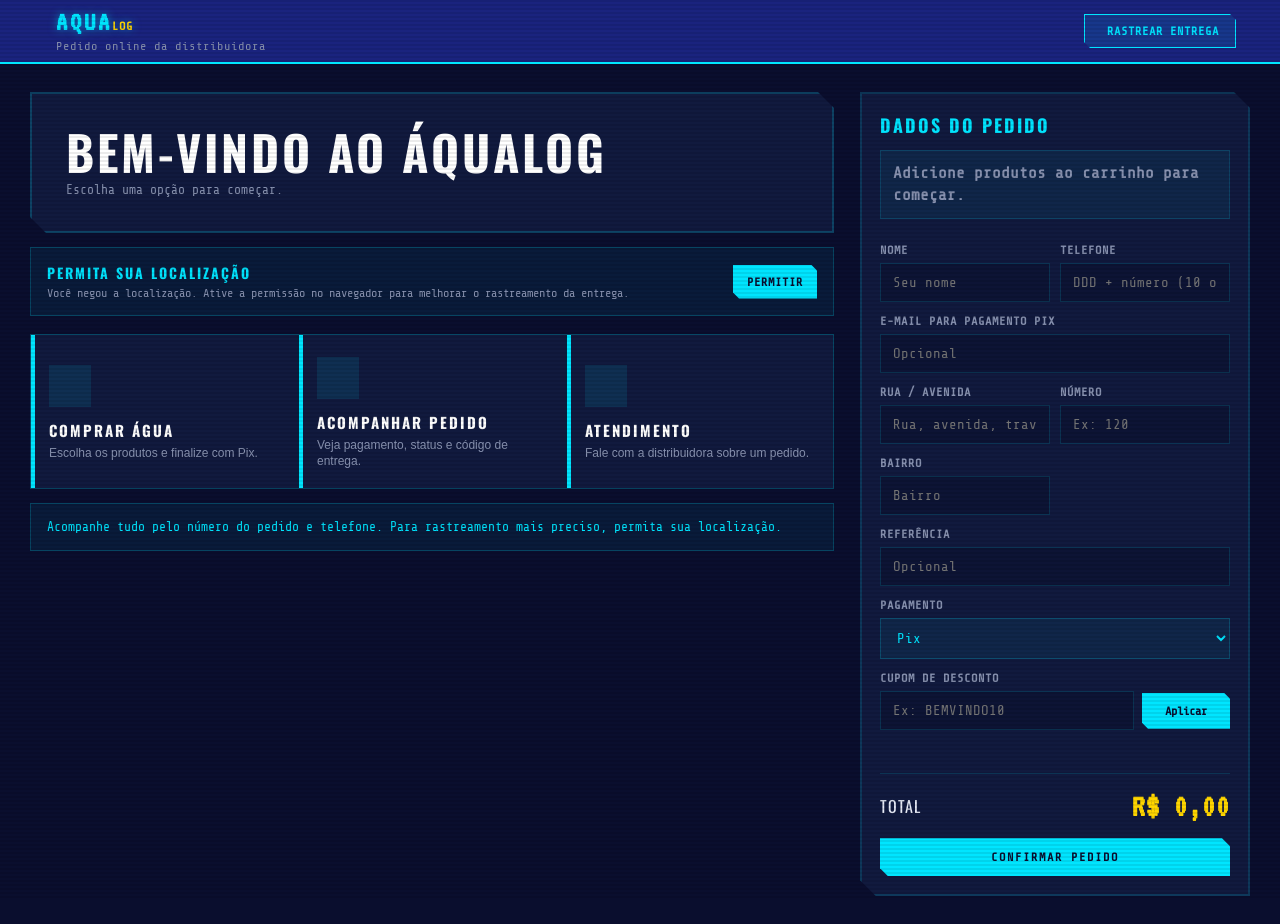
==== commit bd211df0: "feat: redesign visual retro-aqua + fix exclusao em massa - Paleta navy/cyan/yellow, fontes VT323/Osw" ====
--- a/frontend/cliente.html
+++ b/frontend/cliente.html
@@ -5,21 +5,22 @@
   <meta name="viewport" content="width=device-width, initial-scale=1.0">
   <title>AquaLog - Pedido</title>
   <link rel="icon" type="image/x-icon" href="favicon.ico">
-  <link rel="stylesheet" href="https://fonts.googleapis.com/css2?family=Outfit:wght@400;500;600;700;800&display=swap">
+  <link rel="preconnect" href="https://fonts.googleapis.com">
+  <link href="https://fonts.googleapis.com/css2?family=VT323&family=Share+Tech+Mono&family=Oswald:wght@400;700&display=swap" rel="stylesheet">
   <link rel="stylesheet" href="https://unpkg.com/@phosphor-icons/web@2.0.3/src/regular/style.css">
   <style>
     :root {
-      --blue: #06b6d4;
-      --blue-dark: #0891b2;
+      --navy: #0a0e2e;
+      --blue: #1a237e;
+      --cyan: #00e5ff;
+      --yellow: #ffd600;
+      --silver: #c8d0e0;
+      --light: #e8ecf8;
+      --mid: #8892b0;
+      --box-bg: #111a3e;
+      --stripe: #0d1435;
+      --danger: #f87171;
       --green: #10b981;
-      --amber: #fbbf24;
-      --ink: #e2e8f0;
-      --muted: #94a3b8;
-      --line: rgba(148, 163, 184, 0.12);
-      --paper: #0a0e1a;
-      --white: rgba(15, 23, 42, 0.6);
-      --danger: #f87171;
-      --sombra: 0 2px 8px rgba(0, 0, 0, 0.2);
     }
 
     * { box-sizing: border-box; }
@@ -31,39 +32,34 @@
 
     body {
       margin: 0;
-      color: var(--ink);
-      font-family: "Outfit", "Inter", "Segoe UI", system-ui, sans-serif;
-      background:
-        radial-gradient(circle at 88% 4%, rgba(6, 182, 212, 0.08), transparent 32vw),
-        linear-gradient(180deg, #0a0e1a 0, #0f172a 420px),
-        var(--paper);
+      color: var(--light);
+      font-family: 'Share Tech Mono', monospace;
+      background: var(--navy);
+      overflow-x: hidden;
     }
 
     body::before {
-      content: "";
+      content: '';
       position: fixed;
       inset: 0;
+      background: repeating-linear-gradient(0deg, transparent, transparent 2px, rgba(0,0,0,0.08) 2px, rgba(0,0,0,0.08) 4px);
       pointer-events: none;
-      background-image:
-        linear-gradient(rgba(6, 182, 212, 0.03) 1px, transparent 1px),
-        linear-gradient(90deg, rgba(6, 182, 212, 0.03) 1px, transparent 1px);
-      background-size: 42px 42px;
-      mask-image: linear-gradient(180deg, rgba(0,0,0,.8), transparent 72%);
-    }
-
+      z-index: 100;
+    }
+
+    /* TOPBAR */
     .topbar {
-      min-height: 86px;
-      background: rgba(15, 23, 42, 0.7);
-      border-bottom: 1px solid rgba(148, 163, 184, 0.1);
+      min-height: 64px;
+      background: var(--blue);
+      border-bottom: 2px solid var(--cyan);
       display: flex;
       align-items: center;
       justify-content: space-between;
       gap: 16px;
-      padding: 14px clamp(16px, 4vw, 44px);
+      padding: 0 clamp(16px, 4vw, 44px);
       position: sticky;
       top: 0;
       z-index: 10;
-      backdrop-filter: blur(16px);
     }
 
     .brand {
@@ -74,27 +70,53 @@
     }
 
     .brand img {
-      width: 58px;
-      height: 58px;
+      width: 44px;
+      height: 44px;
       object-fit: contain;
-      background: rgba(255,255,255,0.06);
-      border-radius: 10px;
+      background: rgba(0,229,255,0.08);
+      border: 1px solid rgba(0,229,255,0.2);
       padding: 4px;
     }
 
-    .brand strong { display: block; font-size: 20px; color: #f1f5f9; }
-    .brand span { color: var(--muted); font-size: 13px; }
+    .brand strong {
+      display: block;
+      font-family: 'VT323', monospace;
+      font-size: 28px;
+      color: var(--cyan);
+      letter-spacing: 3px;
+      text-shadow: 0 0 8px rgba(0,229,255,0.5);
+    }
+
+    .brand span {
+      color: var(--mid);
+      font-size: 12px;
+      font-family: 'Share Tech Mono', monospace;
+      letter-spacing: 1px;
+    }
+
+    .brand strong span { color: var(--yellow); }
 
     .status-link {
-      border: 1px solid rgba(6, 182, 212, 0.2);
-      background: rgba(6, 182, 212, 0.08);
-      color: #06b6d4;
-      padding: 10px 14px;
-      border-radius: 999px;
-      font-weight: 700;
+      border: 1px solid var(--cyan);
+      background: rgba(0,229,255,0.1);
+      color: var(--cyan);
+      padding: 9px 16px;
+      font-family: 'Share Tech Mono', monospace;
+      font-size: 12px;
+      font-weight: bold;
+      text-transform: uppercase;
+      letter-spacing: 1px;
       cursor: pointer;
-    }
-
+      text-decoration: none;
+      display: flex;
+      align-items: center;
+      gap: 6px;
+      clip-path: polygon(0 0, calc(100% - 6px) 0, 100% 6px, 100% 100%, 6px 100%, 0 calc(100% - 6px));
+    }
+
+    .status-link:hover { background: rgba(0,229,255,0.2); }
+
+    /* LAYOUT */
     .layout {
       display: grid;
       grid-template-columns: minmax(0, 1fr) minmax(340px, 390px);
@@ -104,6 +126,7 @@
       align-items: start;
     }
 
+    /* SECTION TITLE */
     .section-title {
       display: flex;
       align-items: end;
@@ -111,28 +134,48 @@
       gap: 12px;
       margin-bottom: 14px;
       padding: clamp(22px, 4vw, 34px);
-      border: 1px solid rgba(148, 163, 184, 0.12);
-      border-radius: 12px;
-      background: rgba(15, 23, 42, 0.5);
-      backdrop-filter: blur(12px);
-    }
-
-    h1, h2 { margin: 0; color: #f1f5f9; }
-    h1 { font-size: clamp(32px, 5vw, 58px); letter-spacing: 0; line-height: .98; }
-    h2 { font-size: 18px; color: #cbd5e1; }
+      border: 2px solid rgba(0,229,255,0.2);
+      border-radius: 0;
+      background: var(--box-bg);
+      clip-path: polygon(0 0, calc(100% - 16px) 0, 100% 16px, 100% 100%, 16px 100%, 0 calc(100% - 16px));
+    }
+
+    h1, h2 { margin: 0; color: #fff; }
+
+    h1 {
+      font-family: 'Oswald', sans-serif;
+      font-size: clamp(28px, 5vw, 48px);
+      font-weight: 700;
+      text-transform: uppercase;
+      letter-spacing: 3px;
+      line-height: 1;
+    }
+
+    h2 {
+      font-family: 'Oswald', sans-serif;
+      font-size: 18px;
+      font-weight: 700;
+      text-transform: uppercase;
+      letter-spacing: 2px;
+      color: var(--cyan);
+    }
 
     .section-title p {
-      color: var(--muted);
+      color: var(--mid);
       margin: 6px 0 0;
-      font-size: 14px;
-    }
-
+      font-size: 13px;
+    }
+
+    /* GRID */
     .grid {
       display: grid;
       grid-template-columns: repeat(auto-fill, minmax(220px, 1fr));
-      gap: 14px;
-    }
-
+      gap: 2px;
+      background: rgba(0,229,255,0.08);
+      border: 1px solid rgba(0,229,255,0.2);
+    }
+
+    /* CLIENT HOME */
     .client-home {
       display: grid;
       gap: 14px;
@@ -146,41 +189,40 @@
     .client-action-grid {
       display: grid;
       grid-template-columns: repeat(3, minmax(0, 1fr));
-      gap: 14px;
+      gap: 2px;
+      background: rgba(0,229,255,0.08);
+      border: 1px solid rgba(0,229,255,0.2);
     }
 
     .client-action-card {
       min-height: 130px;
-      border: 1px solid rgba(148, 163, 184, 0.1);
-      border-radius: 12px;
-      background: rgba(15, 23, 42, 0.5);
-      color: var(--ink);
+      border: none;
+      background: var(--box-bg);
+      color: var(--light);
       padding: 18px;
       text-align: left;
       cursor: pointer;
-      box-shadow: var(--sombra);
       position: relative;
       overflow: hidden;
-      transition: .18s ease;
+      transition: .15s ease;
     }
 
     .client-action-card::after {
-      content: "";
+      content: '';
       position: absolute;
       inset: 0 auto 0 0;
       width: 4px;
-      background: linear-gradient(180deg, #06b6d4, #8b5cf6);
+      background: var(--cyan);
     }
 
     .client-action-card:hover {
-      border-color: rgba(6, 182, 212, 0.25);
-      transform: translateY(-2px);
-      box-shadow: 0 12px 32px rgba(0, 0, 0, 0.3);
+      background: #162052;
+      transform: translateY(-1px);
     }
 
     .client-action-card.active {
-      border-color: rgba(6, 182, 212, 0.4);
-      box-shadow: 0 0 0 2px rgba(6, 182, 212, 0.15), 0 12px 32px rgba(0, 0, 0, 0.3);
+      background: #0d1f5c;
+      box-shadow: inset 0 0 0 2px rgba(0,229,255,0.3);
     }
 
     .client-action-card .icon {
@@ -189,9 +231,9 @@
       height: 42px;
       align-items: center;
       justify-content: center;
-      border-radius: 10px;
-      background: rgba(6, 182, 212, 0.1);
-      color: #06b6d4;
+      background: rgba(0,229,255,0.1);
+      color: var(--yellow);
+      font-family: 'VT323', monospace;
       font-size: 24px;
       margin-bottom: 12px;
     }
@@ -201,26 +243,34 @@
       display: block;
     }
 
+    .client-action-card strong {
+      font-family: 'Oswald', sans-serif;
+      font-size: 15px;
+      font-weight: 700;
+      text-transform: uppercase;
+      letter-spacing: 2px;
+      color: #fff;
+    }
+
     .client-action-card span {
-      color: var(--muted);
-      font-size: 13px;
+      color: var(--mid);
+      font-size: 12px;
       margin-top: 4px;
       line-height: 1.35;
     }
 
     .client-quick-status {
-      border: 1px solid rgba(6, 182, 212, 0.15);
-      border-radius: 12px;
-      background: rgba(6, 182, 212, 0.06);
+      border: 1px solid rgba(0,229,255,0.2);
+      background: rgba(0,229,255,0.06);
       padding: 14px 16px;
-      color: #67e8f9;
-      font-size: 14px;
+      color: var(--cyan);
+      font-size: 13px;
       line-height: 1.4;
-    }
-
-    .product-area {
-      display: block;
-    }
+      font-family: 'Share Tech Mono', monospace;
+    }
+
+    /* PRODUCT AREA */
+    .product-area { display: block; }
 
     .product-area-head {
       display: flex;
@@ -232,35 +282,55 @@
 
     .back-home {
       width: auto;
-      border: 1px solid rgba(6, 182, 212, 0.2);
-      background: rgba(6, 182, 212, 0.08);
-      color: #06b6d4;
-      border-radius: 999px;
-      padding: 9px 12px;
-      font-weight: 800;
+      border: 1px solid var(--cyan);
+      background: rgba(0,229,255,0.1);
+      color: var(--cyan);
+      padding: 9px 16px;
+      font-family: 'Share Tech Mono', monospace;
+      font-size: 12px;
+      font-weight: bold;
+      text-transform: uppercase;
+      letter-spacing: 1px;
       cursor: pointer;
-    }
-
+      clip-path: polygon(0 0, calc(100% - 6px) 0, 100% 6px, 100% 100%, 6px 100%, 0 calc(100% - 6px));
+    }
+
+    .back-home:hover { background: rgba(0,229,255,0.2); }
+
+    /* PRODUCT CARD */
     .product {
-      background: rgba(15, 23, 42, 0.5);
-      border: 1px solid rgba(148, 163, 184, 0.1);
-      border-radius: 10px;
+      background: var(--box-bg);
+      border: 1px solid rgba(0,229,255,0.15);
       padding: 16px;
       min-height: 150px;
       display: grid;
       gap: 12px;
       align-content: space-between;
-      transition: .18s ease;
+      transition: .15s ease;
     }
 
     .product:hover {
-      border-color: rgba(6, 182, 212, 0.2);
-      box-shadow: 0 8px 24px rgba(0, 0, 0, 0.25);
-    }
-
-    .product strong { font-size: 17px; }
-    .meta { color: var(--muted); font-size: 13px; }
-    .price { color: var(--green); font-size: 24px; font-weight: 800; }
+      border-color: var(--cyan);
+      box-shadow: 0 0 20px rgba(0,229,255,0.1);
+    }
+
+    .product strong {
+      font-family: 'Oswald', sans-serif;
+      font-size: 17px;
+      font-weight: 700;
+      text-transform: uppercase;
+      letter-spacing: 1px;
+      color: #fff;
+    }
+
+    .meta { color: var(--mid); font-size: 12px; }
+
+    .price {
+      color: var(--yellow);
+      font-family: 'VT323', monospace;
+      font-size: 28px;
+      font-weight: bold;
+    }
 
     .product-actions {
       display: flex;
@@ -277,55 +347,56 @@
 
     .product button, .primary {
       width: 100%;
-      border: 0;
-      border-radius: 8px;
-      background: linear-gradient(135deg, #06b6d4, #0891b2);
-      color: white;
+      border: none;
+      background: var(--cyan);
+      color: var(--navy);
       padding: 12px 14px;
-      font-weight: 800;
+      font-family: 'Share Tech Mono', monospace;
+      font-size: 12px;
+      font-weight: bold;
+      text-transform: uppercase;
+      letter-spacing: 2px;
       cursor: pointer;
-      box-shadow: 0 4px 16px rgba(6, 182, 212, 0.25);
+      clip-path: polygon(0 0, calc(100% - 8px) 0, 100% 8px, 100% 100%, 8px 100%, 0 calc(100% - 8px));
     }
 
     .product button:hover, .primary:hover {
-      background: linear-gradient(135deg, #22d3ee, #06b6d4);
-      box-shadow: 0 6px 24px rgba(6, 182, 212, 0.35);
-    }
+      background: var(--yellow);
+    }
+
     .product button:disabled, .primary:disabled {
       background: #334155;
+      color: #64748b;
       cursor: not-allowed;
       opacity: .6;
-      box-shadow: none;
-    }
-
+      clip-path: none;
+    }
+
+    /* PANEL */
     .panel {
-      background: rgba(15, 23, 42, 0.6);
-      border: 1px solid rgba(148, 163, 184, 0.1);
-      border-radius: 10px;
+      background: var(--box-bg);
+      border: 2px solid rgba(0,229,255,0.15);
       padding: 18px;
       position: sticky;
-      top: 110px;
-      backdrop-filter: blur(12px);
-    }
-
+      top: 90px;
+      clip-path: polygon(0 0, calc(100% - 16px) 0, 100% 16px, 100% 100%, 16px 100%, 0 calc(100% - 16px));
+    }
+
+    /* SELECTED / CART */
     .selected {
-      background: rgba(6, 182, 212, 0.06);
-      border: 1px solid rgba(6, 182, 212, 0.15);
-      border-radius: 8px;
+      background: rgba(0,229,255,0.06);
+      border: 1px solid rgba(0,229,255,0.15);
       padding: 12px;
       margin: 12px 0;
     }
 
     .cart-empty {
-      color: #64748b;
+      color: var(--mid);
       font-weight: 700;
       line-height: 1.35;
     }
 
-    .cart-list {
-      display: grid;
-      gap: 10px;
-    }
+    .cart-list { display: grid; gap: 10px; }
 
     .cart-item {
       display: grid;
@@ -333,20 +404,19 @@
       gap: 10px;
       align-items: center;
       padding: 10px;
-      background: rgba(15, 23, 42, 0.5);
-      border: 1px solid rgba(148, 163, 184, 0.1);
-      border-radius: 8px;
+      background: var(--stripe);
+      border: 1px solid rgba(0,229,255,0.1);
     }
 
     .cart-item strong,
-    .cart-item span {
-      display: block;
-    }
+    .cart-item span { display: block; }
+
+    .cart-item strong { color: #fff; font-size: 13px; }
 
     .cart-item span {
       margin-top: 3px;
-      color: var(--muted);
-      font-size: 12px;
+      color: var(--mid);
+      font-size: 11px;
     }
 
     .cart-controls {
@@ -361,74 +431,86 @@
       height: 30px;
       padding: 0;
       border: none;
-      border-radius: 6px;
-      background: linear-gradient(135deg, #06b6d4, #0891b2);
-      color: #fff;
+      background: var(--cyan);
+      color: var(--navy);
       cursor: pointer;
       font-weight: 900;
-    }
+      font-family: 'Share Tech Mono', monospace;
+      clip-path: polygon(0 0, calc(100% - 4px) 0, 100% 4px, 100% 100%, 4px 100%, 0 calc(100% - 4px));
+    }
+
+    .cart-controls button:hover { background: var(--yellow); }
 
     .cart-controls input {
       height: 30px;
       padding: 4px;
       text-align: center;
+      background: var(--stripe);
+      border: 1px solid rgba(0,229,255,0.15);
+      color: var(--light);
+      font-family: 'Share Tech Mono', monospace;
     }
 
     .cart-remove {
       width: 100%;
       height: 30px;
-      border: none;
-      border-radius: 6px;
-      background: rgba(239, 68, 68, 0.1);
-      color: #f87171;
+      border: 1px solid rgba(248,113,113,0.3);
+      background: rgba(248,113,113,0.1);
+      color: var(--danger);
       cursor: pointer;
       font-weight: 800;
-      font-size: 12px;
+      font-size: 11px;
       padding: 0 10px;
-    }
-
+      font-family: 'Share Tech Mono', monospace;
+      text-transform: uppercase;
+      letter-spacing: 1px;
+    }
+
+    .cart-remove:hover { background: rgba(248,113,113,0.2); }
+
+    /* FORMS */
     label {
       display: block;
-      font-size: 13px;
-      color: #94a3b8;
+      font-size: 12px;
+      color: var(--mid);
       margin: 12px 0 6px;
       font-weight: 700;
+      text-transform: uppercase;
+      letter-spacing: 1px;
     }
 
     input, select, textarea {
       width: 100%;
-      border: 1px solid rgba(148, 163, 184, 0.15);
-      border-radius: 8px;
+      border: 1px solid rgba(0,229,255,0.15);
       padding: 11px 12px;
       font-size: 14px;
-      color: var(--ink);
+      color: var(--light);
       outline: none;
-      background: rgba(15, 23, 42, 0.7);
-      font-family: inherit;
+      background: var(--stripe);
+      font-family: 'Share Tech Mono', monospace;
     }
 
     input:focus, select:focus, textarea:focus {
-      border-color: #06b6d4;
-      box-shadow: 0 0 0 3px rgba(6, 182, 212, 0.15);
+      border-color: var(--cyan);
+      box-shadow: 0 0 0 2px rgba(0,229,255,0.15);
     }
 
     .product-search {
       margin: 0 0 16px;
       max-width: 360px;
-      background: #0f172a;
-      color: #e2e8f0;
-      border: 1px solid rgba(148, 163, 184, 0.15);
-    }
-
-    .product-search::placeholder {
-      color: #64748b;
-    }
+      background: var(--stripe);
+      color: var(--light);
+      border: 1px solid rgba(0,229,255,0.15);
+    }
+
+    .product-search::placeholder { color: var(--mid); }
 
     .product-search:focus {
-      border-color: #06b6d4;
-      box-shadow: 0 0 0 3px rgba(6, 182, 212, 0.15);
-    }
-
+      border-color: var(--cyan);
+      box-shadow: 0 0 0 2px rgba(0,229,255,0.15);
+    }
+
+    /* COUPON */
     .coupon-row {
       display: grid;
       grid-template-columns: minmax(0, 1fr) 88px;
@@ -439,15 +521,16 @@
     .coupon-msg {
       min-height: 20px;
       margin-top: 7px;
-      color: #64748b;
+      color: var(--mid);
       font-size: 12px;
       font-weight: 700;
       line-height: 1.35;
     }
 
-    .coupon-msg.ok { color: #34d399; }
+    .coupon-msg.ok { color: var(--cyan); }
     .coupon-msg.err { color: var(--danger); }
 
+    /* ADDRESS SUGGEST */
     .address-suggest-client { position: relative; }
     .address-suggest-client input { width: 100%; }
     .address-suggest-client .options {
@@ -459,13 +542,41 @@
       display: none;
       max-height: 240px;
       overflow: auto;
-      background: #131d2e;
-      border: 1px solid rgba(148, 163, 184, 0.15);
-      border-radius: 12px;
-      box-shadow: 0 16px 48px rgba(0, 0, 0, 0.4);
+      background: var(--box-bg);
+      border: 1px solid rgba(0,229,255,0.2);
+      box-shadow: 0 16px 48px rgba(0, 0, 0, 0.5);
       padding: 6px;
     }
 
+    .address-suggest-client .options.ativo { display: block; }
+
+    .address-loading {
+      padding: 12px;
+      color: var(--mid);
+      font-size: 13px;
+      font-weight: 600;
+      text-align: center;
+    }
+
+    .address-suggest-client button {
+      display: block;
+      width: 100%;
+      border: 0;
+      background: transparent;
+      text-align: left;
+      padding: 10px 12px;
+      color: var(--light);
+      cursor: pointer;
+    }
+
+    .address-suggest-client button:hover { background: rgba(0,229,255,0.1); }
+    .address-suggest-client strong,
+    .address-suggest-client span { display: block; }
+    .address-suggest-client span,
+    .address-suggest-client .empty { color: var(--mid); font-size: 12px; margin-top: 2px; }
+    .address-suggest-client .empty { padding: 12px; }
+
+    /* GEO NOTICE */
     .geo-permission-notice {
       display: flex;
       align-items: center;
@@ -473,65 +584,48 @@
       gap: 14px;
       margin: 0 0 18px;
       padding: 14px 16px;
-      border: 1px solid rgba(6, 182, 212, 0.15);
-      border-radius: 12px;
-      background: rgba(6, 182, 212, 0.06);
-      color: #67e8f9;
-      box-shadow: 0 4px 16px rgba(0, 0, 0, 0.2);
-    }
-
-    .geo-permission-notice.hidden {
-      display: none;
-    }
+      border: 1px solid rgba(0,229,255,0.2);
+      background: rgba(0,229,255,0.06);
+      color: var(--cyan);
+    }
+
+    .geo-permission-notice.hidden { display: none; }
 
     .geo-permission-notice strong,
-    .geo-permission-notice span {
-      display: block;
+    .geo-permission-notice span { display: block; }
+
+    .geo-permission-notice strong {
+      font-family: 'Oswald', sans-serif;
+      font-size: 14px;
+      font-weight: 700;
+      text-transform: uppercase;
+      letter-spacing: 2px;
     }
 
     .geo-permission-notice span {
       margin-top: 2px;
-      color: #67e8f9;
-      font-size: 13px;
+      color: var(--mid);
+      font-size: 12px;
       line-height: 1.35;
     }
 
     .geo-permission-notice button {
       width: auto;
       white-space: nowrap;
-      border-radius: 999px;
       padding: 10px 14px;
-      background: linear-gradient(135deg, #06b6d4, #0891b2);
-    }
-
-    .address-suggest-client .options.ativo { display: block; }
-
-    .address-loading {
-      padding: 12px;
-      color: #64748b;
-      font-size: 13px;
-      font-weight: 600;
-      text-align: center;
-    }
-
-    .address-suggest-client button {
-      display: block;
-      width: 100%;
-      border: 0;
-      border-radius: 8px;
-      background: transparent;
-      text-align: left;
-      padding: 10px 12px;
-      color: var(--ink);
+      background: var(--cyan);
+      color: var(--navy);
+      border: none;
+      font-family: 'Share Tech Mono', monospace;
+      font-size: 12px;
+      font-weight: bold;
+      text-transform: uppercase;
+      letter-spacing: 1px;
       cursor: pointer;
-    }
-
-    .address-suggest-client button:hover { background: rgba(6, 182, 212, 0.1); }
-    .address-suggest-client strong,
-    .address-suggest-client span { display: block; }
-    .address-suggest-client span,
-    .address-suggest-client .empty { color: var(--muted); font-size: .84rem; margin-top: 2px; }
-    .address-suggest-client .empty { padding: 12px; }
+      clip-path: polygon(0 0, calc(100% - 6px) 0, 100% 6px, 100% 100%, 6px 100%, 0 calc(100% - 6px));
+    }
+
+    .geo-permission-notice button:hover { background: var(--yellow); }
 
     textarea {
       min-height: 88px;
@@ -539,21 +633,21 @@
       line-height: 1.4;
     }
 
+    /* PANEL TABS */
     .panel-tabs {
       display: grid;
       grid-template-columns: repeat(3, 1fr);
-      gap: 10px;
+      gap: 2px;
       margin-bottom: 18px;
-    }
-
-    .panel-tabs-hidden {
-      display: none;
-    }
+      background: rgba(0,229,255,0.08);
+      border: 1px solid rgba(0,229,255,0.15);
+    }
+
+    .panel-tabs-hidden { display: none; }
 
     .panel-tabs button {
       position: relative;
-      border: 0;
-      border-radius: 8px;
+      border: none;
       min-height: 96px;
       padding: 14px 10px;
       color: #fff;
@@ -565,34 +659,32 @@
       justify-content: center;
       gap: 6px;
       text-align: center;
-      box-shadow: 0 1px 3px rgba(0,0,0,.12);
-      transition: transform .15s ease, filter .15s ease, box-shadow .15s ease;
-    }
-
-    .panel-tabs button:hover { filter: brightness(1.06); transform: translateY(-1px); }
+      transition: .15s ease;
+    }
+
+    .panel-tabs button:hover { filter: brightness(1.15); }
 
     .panel-tabs button.active {
-      box-shadow: 0 0 0 3px rgba(11, 94, 168, .18), 0 4px 12px rgba(0,0,0,.16);
-      transform: translateY(-1px);
-    }
-
-    .panel-tabs button .tab-icon {
-      font-size: 30px;
-      line-height: 1;
-    }
+      box-shadow: inset 0 0 0 2px var(--cyan);
+    }
+
+    .panel-tabs button .tab-icon { font-size: 30px; line-height: 1; }
 
     .panel-tabs button .tab-label {
-      font-size: 14px;
+      font-family: 'Oswald', sans-serif;
+      font-size: 13px;
+      text-transform: uppercase;
+      letter-spacing: 2px;
       line-height: 1.05;
     }
 
     .panel-tabs button .tab-hint {
       min-height: 18px;
       padding: 3px 8px;
-      border-radius: 4px;
-      background: rgba(255,255,255,.18);
-      font-size: 11px;
-      font-weight: 800;
+      background: rgba(255,255,255,.15);
+      font-family: 'VT323', monospace;
+      font-size: 13px;
+      font-weight: bold;
       line-height: 1.1;
     }
 
@@ -604,71 +696,91 @@
       font-size: 14px;
     }
 
-    .tab-pedido { background: linear-gradient(135deg, #06b6d4, #0891b2); }
-    .tab-consulta { background: linear-gradient(135deg, #f59e0b, #d97706); }
-    .tab-conversa { background: linear-gradient(135deg, #10b981, #059669); }
+    .tab-pedido { background: linear-gradient(135deg, #1565c0, #0288d1); }
+    .tab-consulta { background: linear-gradient(135deg, #e65100, #f57c00); }
+    .tab-conversa { background: linear-gradient(135deg, #00695c, #00897b); }
 
     .tab-content { display: none; }
     .tab-content.active { display: block; }
 
+    /* ROW */
     .row {
       display: grid;
       grid-template-columns: 1fr 1fr;
       gap: 10px;
     }
 
+    /* TOTAL */
     .total {
       display: flex;
       justify-content: space-between;
       align-items: center;
-      border-top: 1px solid rgba(148, 163, 184, 0.1);
+      border-top: 1px solid rgba(0,229,255,0.15);
       margin-top: 16px;
       padding-top: 16px;
+      font-family: 'Oswald', sans-serif;
       font-size: 16px;
-    }
-
-    .total strong { font-size: 24px; color: #10b981; }
-
+      text-transform: uppercase;
+      letter-spacing: 1px;
+    }
+
+    .total strong {
+      font-family: 'VT323', monospace;
+      font-size: 32px;
+      color: var(--yellow);
+      font-weight: bold;
+    }
+
+    /* NOTICE */
     .notice {
       margin-top: 12px;
-      border-radius: 8px;
       padding: 12px;
-      font-size: 14px;
+      font-size: 13px;
       display: none;
       white-space: pre-wrap;
     }
 
-    .notice.ok { display: block; background: rgba(16, 185, 129, 0.1); color: #34d399; border: 1px solid rgba(16, 185, 129, 0.2); }
-    .notice.err { display: block; background: rgba(239, 68, 68, 0.1); color: var(--danger); border: 1px solid rgba(239, 68, 68, 0.2); }
-
+    .notice.ok {
+      display: block;
+      background: rgba(0,229,255,0.08);
+      color: var(--cyan);
+      border: 1px solid rgba(0,229,255,0.2);
+    }
+
+    .notice.err {
+      display: block;
+      background: rgba(248,113,113,0.1);
+      color: var(--danger);
+      border: 1px solid rgba(248,113,113,0.2);
+    }
+
+    /* CLIENT NOTICE */
     .client-notice {
       display: none;
       margin: 0 0 16px;
       padding: 12px 14px;
-      border: 1px solid rgba(6, 182, 212, 0.15);
-      border-radius: 8px;
-      background: rgba(6, 182, 212, 0.06);
-      color: #67e8f9;
-      font-size: 14px;
+      border: 1px solid rgba(0,229,255,0.2);
+      background: rgba(0,229,255,0.06);
+      color: var(--cyan);
+      font-size: 13px;
       font-weight: 700;
       line-height: 1.35;
       white-space: pre-wrap;
     }
 
-    .client-notice.visible {
-      display: block;
-    }
-
+    .client-notice.visible { display: block; }
+
+    /* LOOKUP / SAVED ORDERS */
     .lookup {
       margin-top: 18px;
       padding-top: 18px;
-      border-top: 1px solid var(--line);
+      border-top: 1px solid rgba(0,229,255,0.15);
     }
 
     .saved-orders {
       margin-top: 18px;
       padding-top: 18px;
-      border-top: 1px solid rgba(148, 163, 184, 0.1);
+      border-top: 1px solid rgba(0,229,255,0.15);
     }
 
     .saved-head {
@@ -680,52 +792,65 @@
 
     .saved-head button {
       width: auto;
-      border: 1px solid rgba(148, 163, 184, 0.12);
-      border-radius: 6px;
+      border: 1px solid rgba(0,229,255,0.2);
       padding: 7px 9px;
-      background: rgba(15, 23, 42, 0.5);
-      color: #94a3b8;
-      font-size: 12px;
+      background: transparent;
+      color: var(--mid);
+      font-family: 'Share Tech Mono', monospace;
+      font-size: 11px;
       font-weight: 800;
+      text-transform: uppercase;
+      letter-spacing: 1px;
       cursor: pointer;
     }
 
-    .saved-list {
-      display: grid;
-      gap: 8px;
-      margin-top: 10px;
-    }
+    .saved-head button:hover { color: var(--cyan); border-color: var(--cyan); }
+
+    .saved-list { display: grid; gap: 8px; margin-top: 10px; }
 
     .saved-order {
       width: 100%;
-      border: 1px solid rgba(148, 163, 184, 0.1);
-      background: rgba(15, 23, 42, 0.5);
-      border-radius: 8px;
+      border: 1px solid rgba(0,229,255,0.1);
+      background: var(--stripe);
       padding: 10px;
-      color: var(--ink);
+      color: var(--light);
       text-align: left;
       cursor: pointer;
     }
 
     .saved-order strong,
+    .saved-order span { display: block; }
+
+    .saved-order strong { color: #fff; font-size: 13px; }
+
     .saved-order span {
-      display: block;
-    }
-
-    .saved-order span {
-      color: var(--muted);
-      font-size: 12px;
+      color: var(--mid);
+      font-size: 11px;
       margin-top: 3px;
     }
 
+    .saved-order:hover {
+      border-color: rgba(0,229,255,0.25);
+      background: var(--box-bg);
+    }
+
+    /* PIX BOX */
     .pix-box {
       display: grid;
       gap: 10px;
       margin-top: 12px;
       padding: 12px;
-      border: 1px solid rgba(16, 185, 129, 0.2);
-      border-radius: 8px;
-      background: rgba(16, 185, 129, 0.06);
+      border: 1px solid rgba(0,229,255,0.2);
+      background: rgba(0,229,255,0.06);
+    }
+
+    .pix-box strong {
+      font-family: 'Oswald', sans-serif;
+      font-size: 14px;
+      font-weight: 700;
+      text-transform: uppercase;
+      letter-spacing: 2px;
+      color: var(--cyan);
     }
 
     .pix-box img {
@@ -733,9 +858,8 @@
       height: 170px;
       object-fit: contain;
       justify-self: center;
-      background: rgba(15, 23, 42, 0.6);
-      border: 1px solid rgba(148, 163, 184, 0.12);
-      border-radius: 8px;
+      background: var(--stripe);
+      border: 1px solid rgba(0,229,255,0.15);
       padding: 6px;
     }
 
@@ -746,40 +870,30 @@
       line-height: 1.35;
     }
 
-    .pix-copy-btn {
-      background: linear-gradient(135deg, #10b981, #059669);
-    }
-
-    .pix-copy-btn:hover {
-      background: linear-gradient(135deg, #34d399, #10b981);
-    }
-
-    .pix-copy-btn.copied {
-      background: linear-gradient(135deg, #10b981, #059669);
-    }
+    .pix-copy-btn { background: var(--cyan) !important; color: var(--navy) !important; }
+    .pix-copy-btn:hover { background: var(--yellow) !important; }
+    .pix-copy-btn.copied { background: var(--green) !important; color: #fff !important; }
 
     .manual-pix-key {
       display: grid;
       gap: 5px;
       padding: 11px 12px;
-      border: 1px dashed rgba(16, 185, 129, 0.3);
-      border-radius: 8px;
-      background: rgba(16, 185, 129, 0.04);
-      color: #34d399;
+      border: 1px dashed rgba(0,229,255,0.3);
+      background: rgba(0,229,255,0.04);
+      color: var(--cyan);
     }
 
     .manual-pix-key span {
-      color: #64748b;
+      color: var(--mid);
       font-size: 12px;
       font-weight: 700;
     }
 
     .pix-guidance,
     .live-badge {
-      border-radius: 8px;
       padding: 10px 11px;
-      background: rgba(6, 182, 212, 0.08);
-      color: #22d3ee;
+      background: rgba(0,229,255,0.08);
+      color: var(--cyan);
       font-size: 13px;
       font-weight: 700;
       line-height: 1.35;
@@ -788,58 +902,66 @@
     .pix-guidance span {
       display: block;
       margin-top: 3px;
-      color: #94a3b8;
+      color: var(--mid);
       font-weight: 600;
     }
 
     .live-badge {
       align-self: center;
       white-space: nowrap;
-      background: rgba(148, 163, 184, 0.1);
-      color: #94a3b8;
-    }
-
+      background: rgba(0,229,255,0.1);
+      font-family: 'VT323', monospace;
+      font-size: 16px;
+      letter-spacing: 2px;
+    }
+
+    /* DELIVERY CODE */
     .delivery-code-card {
       display: grid;
       gap: 6px;
       margin-top: 14px;
       padding: 16px;
-      border: 1px solid rgba(16, 185, 129, 0.25);
-      border-radius: 10px;
-      background: rgba(16, 185, 129, 0.08);
-      color: #34d399;
+      border: 2px solid rgba(0,229,255,0.3);
+      background: rgba(0,229,255,0.08);
+      color: var(--cyan);
       text-align: center;
+    }
+
+    .delivery-code-card span {
+      font-family: 'Oswald', sans-serif;
+      font-size: 12px;
+      font-weight: 700;
+      text-transform: uppercase;
+      letter-spacing: 2px;
     }
 
     .delivery-code-card strong {
       display: block;
       padding: 8px 12px;
-      border-radius: 8px;
-      background: rgba(15, 23, 42, 0.7);
-      color: #22d3ee;
-      font-family: "SF Mono", Consolas, "Courier New", monospace;
-      font-size: clamp(30px, 8vw, 46px);
-      letter-spacing: 4px;
+      background: var(--stripe);
+      color: var(--cyan);
+      font-family: 'VT323', monospace;
+      font-size: clamp(36px, 8vw, 52px);
+      letter-spacing: 5px;
       line-height: 1;
-      border: 1px solid rgba(6, 182, 212, 0.2);
+      border: 1px solid rgba(0,229,255,0.2);
     }
 
     .delivery-code-card small {
-      color: #34d399;
+      color: var(--mid);
       font-weight: 700;
       line-height: 1.35;
     }
 
     .delivery-code-card.locked {
-      border-color: rgba(245, 158, 11, 0.2);
-      background: rgba(245, 158, 11, 0.06);
-      color: #fbbf24;
-    }
-
-    .delivery-code-card.locked small {
-      color: #fbbf24;
-    }
-
+      border-color: rgba(255,214,0,0.2);
+      background: rgba(255,214,0,0.06);
+      color: var(--yellow);
+    }
+
+    .delivery-code-card.locked small { color: var(--yellow); }
+
+    /* ROUTE ALERT */
     .route-alert {
       display: grid;
       grid-template-columns: 42px 1fr;
@@ -847,16 +969,15 @@
       align-items: center;
       margin-top: 14px;
       padding: 13px;
-      border-radius: 10px;
-      border: 1px solid rgba(245, 158, 11, 0.2);
-      background: rgba(245, 158, 11, 0.06);
-      color: #fbbf24;
+      border: 1px solid rgba(255,214,0,0.2);
+      background: rgba(255,214,0,0.06);
+      color: var(--yellow);
     }
 
     .route-alert span {
       display: block;
       margin-top: 2px;
-      color: #d97706;
+      color: var(--mid);
       font-size: 12px;
       font-weight: 700;
     }
@@ -864,84 +985,100 @@
     .route-icon {
       width: 42px;
       height: 42px;
-      border-radius: 10px;
       display: inline-flex;
       align-items: center;
       justify-content: center;
-      background: linear-gradient(135deg, #f59e0b, #d97706);
-      color: #fff;
-      font-size: 24px;
+      background: var(--yellow);
+      color: var(--navy);
+      font-size: 20px;
       font-weight: 900;
-    }
-
-    .order-summary {
-      display: grid;
-      gap: 8px;
-    }
+      clip-path: polygon(0 0, calc(100% - 6px) 0, 100% 6px, 100% 100%, 6px 100%, 0 calc(100% - 6px));
+    }
+
+    .route-alert a {
+      display: inline-block;
+      margin-top: 8px;
+      padding: 6px 14px;
+      background: var(--cyan);
+      color: var(--navy);
+      font-family: 'Share Tech Mono', monospace;
+      font-size: 11px;
+      font-weight: 700;
+      text-transform: uppercase;
+      letter-spacing: 1px;
+      text-decoration: none;
+      clip-path: polygon(0 0, calc(100% - 6px) 0, 100% 6px, 100% 100%, 6px 100%, 0 calc(100% - 6px));
+    }
+
+    .route-alert a:hover { background: var(--yellow); }
+
+    /* ORDER SUMMARY */
+    .order-summary { display: grid; gap: 8px; }
 
     .order-summary strong {
-      color: #084578;
+      font-family: 'Oswald', sans-serif;
+      color: var(--cyan);
       font-size: 16px;
+      text-transform: uppercase;
+      letter-spacing: 2px;
     }
 
     .order-summary .summary-grid {
       display: grid;
       grid-template-columns: 1fr 1fr;
-      gap: 6px;
+      gap: 2px;
+      background: rgba(0,229,255,0.08);
+      border: 1px solid rgba(0,229,255,0.15);
     }
 
     .order-summary .summary-item {
-      border-radius: 8px;
       padding: 8px;
-      background: rgba(15, 23, 42, 0.4);
-      border: 1px solid rgba(148, 163, 184, 0.08);
+      background: var(--box-bg);
     }
 
     .order-summary .summary-item span,
     .order-summary .summary-line span {
       display: block;
-      color: #64748b;
-      font-size: 11px;
+      color: var(--mid);
+      font-size: 10px;
       font-weight: 800;
       text-transform: uppercase;
+      letter-spacing: 1px;
     }
 
     .order-summary .summary-item b,
     .order-summary .summary-line b {
       display: block;
       margin-top: 2px;
-      font-size: 14px;
-      color: #e2e8f0;
+      font-size: 13px;
+      color: #fff;
     }
 
     .order-summary .summary-line {
-      border-radius: 8px;
       padding: 8px;
-      background: rgba(15, 23, 42, 0.4);
-      border: 1px solid rgba(148, 163, 184, 0.08);
+      background: var(--box-bg);
+      border: 1px solid rgba(0,229,255,0.15);
     }
 
     .pix-only {
-      border-color: rgba(6, 182, 212, 0.2);
-      background: rgba(6, 182, 212, 0.06);
-      color: #22d3ee;
-      font-weight: 800;
-    }
-
+      border-color: rgba(0,229,255,0.2) !important;
+      background: rgba(0,229,255,0.06) !important;
+      color: var(--cyan) !important;
+    }
+
+    /* CHAT */
     .chat-state {
-      border: 1px dashed rgba(148, 163, 184, 0.12);
-      border-radius: 10px;
+      border: 1px dashed rgba(0,229,255,0.15);
       padding: 14px;
-      color: #64748b;
-      background: rgba(15, 23, 42, 0.3);
+      color: var(--mid);
+      background: rgba(0,229,255,0.04);
       margin-bottom: 12px;
     }
 
     .chat-card {
-      border: 1px solid rgba(148, 163, 184, 0.1);
-      border-radius: 10px;
+      border: 2px solid rgba(0,229,255,0.15);
       overflow: hidden;
-      background: rgba(15, 23, 42, 0.5);
+      background: var(--box-bg);
     }
 
     .chat-head {
@@ -950,30 +1087,38 @@
       align-items: center;
       gap: 10px;
       padding: 12px;
-      background: rgba(15, 23, 42, 0.4);
-      border-bottom: 1px solid rgba(148, 163, 184, 0.1);
+      background: var(--stripe);
+      border-bottom: 1px solid rgba(0,229,255,0.15);
     }
 
     .chat-head strong,
+    .chat-head span { display: block; }
+
+    .chat-head strong {
+      font-family: 'Oswald', sans-serif;
+      font-size: 14px;
+      font-weight: 700;
+      text-transform: uppercase;
+      letter-spacing: 2px;
+      color: #fff;
+    }
+
     .chat-head span {
-      display: block;
-    }
-
-    .chat-head span {
-      color: #64748b;
-      font-size: 12px;
+      color: var(--mid);
+      font-size: 11px;
       margin-top: 3px;
     }
 
     .chat-avatar {
       width: 38px;
       height: 38px;
-      border-radius: 10px;
       display: inline-flex;
       align-items: center;
       justify-content: center;
-      background: rgba(6, 182, 212, 0.1);
-      color: #06b6d4;
+      background: rgba(0,229,255,0.1);
+      color: var(--cyan);
+      font-family: 'VT323', monospace;
+      font-size: 20px;
       font-weight: 900;
     }
 
@@ -987,36 +1132,35 @@
       margin: 0;
       padding: 14px;
       border: 0;
-      border-radius: 0;
-      background: rgba(10, 14, 26, 0.4);
+      background: rgba(10,14,46,0.6);
     }
 
     .support-msg-client {
-      border: 1px solid rgba(148, 163, 184, 0.1);
-      border-radius: 10px;
+      border: 1px solid rgba(0,229,255,0.1);
       padding: 9px 11px 7px;
-      background: rgba(15, 23, 42, 0.6);
+      background: var(--stripe);
       font-size: 13px;
       max-width: 86%;
-      box-shadow: 0 2px 8px rgba(0,0,0,.15);
     }
 
     .support-msg-client.admin {
-      background: rgba(15, 23, 42, 0.6);
+      background: var(--stripe);
       justify-self: start;
     }
 
     .support-msg-client.cliente {
-      background: rgba(16, 185, 129, 0.1);
-      border-color: rgba(16, 185, 129, 0.2);
+      background: rgba(0,229,255,0.08);
+      border-color: rgba(0,229,255,0.2);
       justify-self: end;
     }
 
     .support-msg-client strong {
       margin-bottom: 4px;
-      color: #64748b;
+      color: var(--mid);
       font-size: 12px;
     }
+
+    .support-msg-client p { color: var(--light); margin: 4px 0; }
 
     .support-msg-client small {
       margin-top: 5px;
@@ -1031,19 +1175,13 @@
       gap: 8px;
       align-items: end;
       padding: 12px;
-      border-top: 1px solid rgba(148, 163, 184, 0.1);
-      background: rgba(15, 23, 42, 0.4);
-    }
-
-    .chat-actions .primary {
-      width: 100%;
-      align-self: stretch;
-    }
-
-    .chat-send-tools {
-      display: grid;
-      gap: 8px;
-    }
+      border-top: 1px solid rgba(0,229,255,0.15);
+      background: var(--stripe);
+    }
+
+    .chat-actions .primary { width: 100%; align-self: stretch; }
+
+    .chat-send-tools { display: grid; gap: 8px; }
 
     .support-file-button {
       height: 38px;
@@ -1051,18 +1189,17 @@
       align-items: center;
       justify-content: center;
       margin: 0;
-      border: 1px solid rgba(148, 163, 184, 0.15);
-      border-radius: 8px;
-      background: rgba(15, 23, 42, 0.5);
-      color: #94a3b8;
+      border: 1px solid rgba(0,229,255,0.2);
+      background: transparent;
+      color: var(--mid);
       font-size: 18px;
       cursor: pointer;
-      transition: .18s ease;
+      transition: .15s ease;
     }
 
     .support-file-button:hover {
-      border-color: #06b6d4;
-      color: #06b6d4;
+      border-color: var(--cyan);
+      color: var(--cyan);
     }
 
     .hidden-input {
@@ -1079,21 +1216,17 @@
       gap: 10px;
       padding: 8px 12px;
       margin: 0 14px 8px;
-      border: 1px solid rgba(148, 163, 184, 0.12);
-      border-radius: 8px;
-      background: rgba(15, 23, 42, 0.5);
-    }
-
-    .arquivo-preview.hidden {
-      display: none;
-    }
+      border: 1px solid rgba(0,229,255,0.12);
+      background: var(--stripe);
+    }
+
+    .arquivo-preview.hidden { display: none; }
 
     .arquivo-preview img {
       width: 48px;
       height: 48px;
       object-fit: cover;
-      border-radius: 6px;
-      border: 1px solid rgba(148, 163, 184, 0.1);
+      border: 1px solid rgba(0,229,255,0.1);
     }
 
     .arquivo-preview-info {
@@ -1105,7 +1238,7 @@
     }
 
     .arquivo-preview-info span {
-      color: #94a3b8;
+      color: var(--mid);
       font-size: 12px;
       font-weight: 600;
       overflow: hidden;
@@ -1117,10 +1250,9 @@
       width: 24px;
       height: 24px;
       padding: 0;
-      border: 1px solid rgba(239, 68, 68, 0.2);
-      border-radius: 6px;
-      background: rgba(239, 68, 68, 0.08);
-      color: #f87171;
+      border: 1px solid rgba(248,113,113,0.2);
+      background: rgba(248,113,113,0.08);
+      color: var(--danger);
       font-size: 14px;
       font-weight: 900;
       cursor: pointer;
@@ -1131,7 +1263,7 @@
       display: grid;
       gap: 5px;
       margin-top: 8px;
-      color: #06b6d4;
+      color: var(--cyan);
       font-size: 12px;
       font-weight: 800;
       text-decoration: none;
@@ -1141,31 +1273,95 @@
       width: min(180px, 100%);
       max-height: 150px;
       object-fit: cover;
-      border: 1px solid rgba(148, 163, 184, 0.12);
-      border-radius: 8px;
-      background: #1e293b;
+      border: 1px solid rgba(0,229,255,0.12);
+      background: var(--stripe);
     }
 
     .support-attachment-file {
       display: inline-flex;
       width: fit-content;
       padding: 8px 10px;
-      border: 1px solid rgba(148, 163, 184, 0.12);
-      border-radius: 8px;
-      background: rgba(15, 23, 42, 0.5);
+      border: 1px solid rgba(0,229,255,0.12);
+      background: var(--stripe);
     }
 
     .small-action {
       width: auto;
-      border: 1px solid rgba(148, 163, 184, 0.12);
-      border-radius: 8px;
+      border: 1px solid rgba(0,229,255,0.15);
       padding: 9px 10px;
-      background: rgba(15, 23, 42, 0.5);
-      color: #94a3b8;
+      background: transparent;
+      color: var(--mid);
+      font-family: 'Share Tech Mono', monospace;
       font-weight: 800;
+      font-size: 12px;
       cursor: pointer;
     }
 
+    .small-action:hover { color: var(--cyan); border-color: var(--cyan); }
+
+    /* COUPON ROW SMALL ACTION OVERRIDE */
+    .coupon-row .small-action {
+      padding: 11px 18px;
+      background: var(--cyan);
+      color: var(--navy);
+      border: none;
+      font-weight: 700;
+      white-space: nowrap;
+      clip-path: polygon(0 0, calc(100% - 6px) 0, 100% 6px, 100% 100%, 6px 100%, 0 calc(100% - 6px));
+    }
+
+    .coupon-row .small-action:hover { background: var(--yellow); }
+
+    /* PRODUCT IMAGES */
+    .product-img {
+      width: 100%;
+      height: 140px;
+      object-fit: cover;
+      background: rgba(0,229,255,0.06);
+      border: 1px solid rgba(0,229,255,0.08);
+      margin-bottom: 4px;
+    }
+
+    .product-img-placeholder {
+      width: 100%;
+      height: 140px;
+      display: flex;
+      align-items: center;
+      justify-content: center;
+      background: rgba(0,229,255,0.06);
+      border: 1px solid rgba(0,229,255,0.08);
+      margin-bottom: 4px;
+      color: var(--cyan);
+      font-size: 32px;
+    }
+
+    /* SKELETON */
+    .skeleton {
+      background: linear-gradient(90deg, var(--stripe) 25%, var(--box-bg) 50%, var(--stripe) 75%);
+      background-size: 200% 100%;
+      animation: skeleton-pulse 1.5s ease-in-out infinite;
+    }
+
+    @keyframes skeleton-pulse {
+      0% { background-position: 200% 0; }
+      100% { background-position: -200% 0; }
+    }
+
+    .skeleton-card {
+      min-height: 150px;
+      border: 1px solid rgba(0,229,255,0.1);
+      padding: 16px;
+      display: grid;
+      gap: 12px;
+    }
+
+    .skeleton-line { height: 14px; border-radius: 4px; }
+    .skeleton-line.wide { width: 80%; }
+    .skeleton-line.medium { width: 50%; }
+    .skeleton-line.short { width: 30%; }
+    .skeleton-line.price { height: 28px; width: 40%; }
+
+    /* RESPONSIVE */
     @media (max-width: 900px) {
       .layout { grid-template-columns: 1fr; }
       .panel { position: static; }
@@ -1173,8 +1369,8 @@
     }
 
     @media (max-width: 560px) {
-      .topbar { align-items: flex-start; flex-direction: column; }
-      .status-link { width: 100%; }
+      .topbar { align-items: flex-start; flex-direction: column; padding: 12px 16px; }
+      .status-link { width: 100%; justify-content: center; }
       .row { grid-template-columns: 1fr; }
       .order-summary .summary-grid { grid-template-columns: 1fr; }
       .panel-tabs button .tab-icon { grid-area: icon; font-size: 28px; }
@@ -1184,109 +1380,18 @@
       .geo-permission-notice { align-items: stretch; flex-direction: column; }
       .geo-permission-notice button { width: 100%; }
     }
-    /* AquaLog customer storefront redesign */
-
-    .skeleton {
-      background: linear-gradient(90deg, rgba(15, 23, 42, 0.5) 25%, rgba(15, 23, 42, 0.8) 50%, rgba(15, 23, 42, 0.5) 75%);
-      background-size: 200% 100%;
-      animation: skeleton-pulse 1.5s ease-in-out infinite;
-      border-radius: 8px;
-    }
-
-    @keyframes skeleton-pulse {
-      0% { background-position: 200% 0; }
-      100% { background-position: -200% 0; }
-    }
-
-    .skeleton-card {
-      min-height: 150px;
-      border: 1px solid rgba(148, 163, 184, 0.1);
-      border-radius: 10px;
-      padding: 16px;
-      display: grid;
-      gap: 12px;
-    }
-
-    .skeleton-line {
-      height: 14px;
-      border-radius: 4px;
-    }
-
-    .skeleton-line.wide { width: 80%; }
-    .skeleton-line.medium { width: 50%; }
-    .skeleton-line.short { width: 30%; }
-    .skeleton-line.price { height: 28px; width: 40%; }
-
-    .coupon-row .small-action {
-      width: auto;
-      padding: 11px 18px;
-      background: linear-gradient(135deg, #06b6d4, #0891b2);
-      color: #fff;
-      border: none;
-      border-radius: 8px;
-      font-weight: 700;
-      cursor: pointer;
-      white-space: nowrap;
-      box-shadow: 0 4px 12px rgba(6, 182, 212, 0.25);
-    }
-
-    .coupon-row .small-action:hover {
-      background: linear-gradient(135deg, #22d3ee, #06b6d4);
-      box-shadow: 0 6px 16px rgba(6, 182, 212, 0.35);
-    }
-
-    .total {
-      display: flex;
-      justify-content: space-between;
-      align-items: center;
-      border-top: 1px solid rgba(148, 163, 184, 0.1);
-      margin-top: 16px;
-      padding-top: 16px;
-      font-size: 16px;
-    }
-
-    .total strong {
-      font-size: 28px;
-      color: #10b981;
-      font-weight: 800;
-      text-shadow: 0 0 20px rgba(16, 185, 129, 0.3);
-    }
-
-    .product-img {
-      width: 100%;
-      height: 140px;
-      object-fit: cover;
-      border-radius: 8px;
-      background: rgba(6, 182, 212, 0.06);
-      border: 1px solid rgba(148, 163, 184, 0.08);
-      margin-bottom: 4px;
-    }
-
-    .product-img-placeholder {
-      width: 100%;
-      height: 140px;
-      display: flex;
-      align-items: center;
-      justify-content: center;
-      border-radius: 8px;
-      background: rgba(6, 182, 212, 0.06);
-      border: 1px solid rgba(148, 163, 184, 0.08);
-      margin-bottom: 4px;
-      color: #06b6d4;
-      font-size: 32px;
-    }
   </style>
 </head>
 <body>
   <header class="topbar">
     <div class="brand">
-      <i class="ph ph-drop" style="font-size:1.5rem;color:#06b6d4"></i>
+      <i class="ph ph-drop" style="font-size:1.5rem;color:#00e5ff"></i>
       <div>
-        <strong id="brandName">AquaLog</strong>
+        <strong id="brandName">AQUA<span>LOG</span></strong>
         <span id="brandSubtitle">Pedido online da distribuidora</span>
       </div>
     </div>
-    <a href="rastreamento.html" style="padding:6px 14px;border-radius:8px;background:rgba(6,182,212,.1);border:1px solid rgba(6,182,212,.2);color:#06b6d4;font-size:.85rem;font-weight:700;text-decoration:none;display:flex;align-items:center;gap:6px"><i class="ph ph-map-trifold"></i> Rastrear entrega</a>
+    <a href="rastreamento.html" class="status-link"><i class="ph ph-map-trifold"></i> Rastrear entrega</a>
   </header>
 
   <main class="layout">
@@ -1298,7 +1403,7 @@
         </div>
       </div>
       <div id="avisoCliente" class="client-notice"></div>
-      <div id="avisoLojaFechada" class="client-notice" style="border-color: rgba(239, 68, 68, 0.2); background: rgba(239, 68, 68, 0.06); color: #fca5a5;">
+      <div id="avisoLojaFechada" class="client-notice" style="border-color: rgba(248,113,113,0.2); background: rgba(248,113,113,0.06); color: #fca5a5;">
         A loja está fechada no momento. Você pode navegar os produtos mas não será possível finalizar pedidos.
       </div>
       <div id="geoPermissionNotice" class="geo-permission-notice">
@@ -1406,6 +1511,7 @@
           <label for="pagamento">Pagamento</label>
           <select id="pagamento" class="pix-only">
             <option>Pix</option>
+            <option>Pagamento teste</option>
           </select>
 
           <label for="cupomCodigo">Cupom de desconto</label>
@@ -1463,7 +1569,7 @@
               <button type="button" class="arquivo-preview-remove" onclick="limparArquivoSelecionado()">&times;</button>
             </div>
           </div>
-          <div id="chatErro" class="chat-erro" style="display:none;padding:8px 14px;margin:0 14px 8px;border-radius:8px;background:rgba(239,68,68,0.1);border:1px solid rgba(239,68,68,0.2);color:#fca5a5;font-size:13px;font-weight:600"></div>
+          <div id="chatErro" class="chat-erro" style="display:none;padding:8px 14px;margin:0 14px 8px;background:rgba(248,113,113,0.1);border:1px solid rgba(248,113,113,0.2);color:#fca5a5;font-size:13px;font-weight:600"></div>
           <div class="chat-actions">
             <textarea id="mensagemCliente" placeholder="Escreva sua dúvida"></textarea>
             <div class="chat-send-tools">
@@ -1477,13 +1583,13 @@
     </aside>
   </main>
 
-  <div id="siteConfirmModal" style="display:none;position:fixed;inset:0;z-index:9999;background:rgba(10,14,26,0.85);align-items:center;justify-content:center;backdrop-filter:blur(4px)">
-    <div style="background:#0f172a;border:1px solid rgba(148,163,184,0.12);border-radius:14px;padding:28px;max-width:380px;width:90%;box-shadow:0 20px 50px rgba(0,0,0,0.5)">
-      <h3 id="siteConfirmTitle" style="margin:0 0 8px;color:#e2e8f0;font-size:17px;font-weight:700"></h3>
-      <p id="siteConfirmMsg" style="margin:0;color:#94a3b8;font-size:14px;line-height:1.5;white-space:pre-line"></p>
+  <div id="siteConfirmModal" style="display:none;position:fixed;inset:0;z-index:99999;background:rgba(10,14,46,0.9);align-items:center;justify-content:center;backdrop-filter:blur(4px)">
+    <div style="background:#111a3e;border:2px solid rgba(0,229,255,0.3);padding:28px;max-width:380px;width:90%;box-shadow:0 20px 50px rgba(0,0,0,0.6);clip-path:polygon(0 0, calc(100% - 16px) 0, 100% 16px, 100% 100%, 16px 100%, 0 calc(100% - 16px))">
+      <h3 id="siteConfirmTitle" style="margin:0 0 8px;font-family:'Oswald',sans-serif;color:#fff;font-size:18px;font-weight:700;text-transform:uppercase;letter-spacing:2px"></h3>
+      <p id="siteConfirmMsg" style="margin:0;color:#8892b0;font-family:'Share Tech Mono',monospace;font-size:13px;line-height:1.6;white-space:pre-line"></p>
       <div style="display:flex;gap:10px;justify-content:flex-end;margin-top:22px">
-        <button onclick="siteFecharConfirm()" style="padding:10px 20px;border:1px solid rgba(148,163,184,0.15);border-radius:8px;background:transparent;color:#94a3b8;font-weight:600;cursor:pointer;font-size:14px">Cancelar</button>
-        <button id="siteConfirmBtn" onclick="siteExecutarConfirm()" style="padding:10px 20px;border:none;border-radius:8px;background:linear-gradient(135deg,#06b6d4,#0891b2);color:#fff;font-weight:700;cursor:pointer;font-size:14px">Confirmar</button>
+        <button onclick="siteFecharConfirm()" style="padding:10px 20px;border:1px solid rgba(136,146,176,0.3);background:transparent;color:#8892b0;font-family:'Share Tech Mono',monospace;font-weight:600;cursor:pointer;font-size:12px;text-transform:uppercase;letter-spacing:1px">Cancelar</button>
+        <button id="siteConfirmBtn" onclick="siteExecutarConfirm()" style="padding:10px 20px;border:none;background:#00e5ff;color:#0a0e2e;font-family:'Share Tech Mono',monospace;font-weight:700;cursor:pointer;font-size:12px;text-transform:uppercase;letter-spacing:2px;clip-path:polygon(0 0, calc(100% - 6px) 0, 100% 6px, 100% 100%, 6px 100%, 0 calc(100% - 6px))">Confirmar</button>
       </div>
     </div>
   </div>
@@ -1694,7 +1800,7 @@
       box.innerHTML = pedidos.map(function(p) {
         var codigoResumo = p.codigo_entrega ? p.codigo_entrega : 'bloqueado';
         var trackLink = p.status === 'saiu_para_entrega'
-          ? '<a href="rastreamento.html?entrega=' + encodeURIComponent(p.id) + '&telefone=' + encodeURIComponent(p.telefone) + '" target="_blank" onclick="event.stopPropagation()" style="color:#06b6d4;font-weight:700;text-decoration:none;margin-left:6px">Rastrear</a>'
+          ? '<a href="rastreamento.html?entrega=' + encodeURIComponent(p.id) + '&telefone=' + encodeURIComponent(p.telefone) + '" target="_blank" onclick="event.stopPropagation()" style="color:#00e5ff;font-weight:700;text-decoration:none;margin-left:6px">Rastrear</a>'
           : '';
         return '<button class="saved-order" type="button" data-id="' + p.id + '" data-telefone="' + escapeHtml(p.telefone) + '" onclick="abrirPedidoSalvo(Number(this.dataset.id), this.dataset.telefone)">' +
           '<strong>Pedido #' + p.id + ' - ' + dinheiro(p.total) + trackLink + '</strong>' +
@@ -1918,7 +2024,7 @@
       return '<div class="route-alert">' +
         '<div class="route-icon">&#10146;</div>' +
         '<div><strong>Entregador a caminho</strong><span>Seu pedido já saiu e está indo para o endereço informado.</span>' +
-        '<a href="' + trackUrl + '" target="_blank" style="display:inline-block;margin-top:8px;padding:6px 14px;border-radius:8px;background:linear-gradient(135deg,#06b6d4,#0891b2);color:#fff;font-size:.85rem;font-weight:700;text-decoration:none">Rastrear no mapa</a>' +
+        '<a href="' + trackUrl + '" target="_blank">Rastrear no mapa</a>' +
         '</div></div>';
     }
 
@@ -2173,7 +2279,11 @@
       var aviso = (config.aviso_cliente || '').trim();
       configCliente = config;
       document.title = nomeLoja + ' - Pedido';
-      document.getElementById('brandName').textContent = nomeLoja;
+      document.getElementById('brandName').innerHTML = nomeLoja.toUpperCase().replace(/ÁQUA/g, 'AQUA<span>').replace(/LOG/g, 'LOG</span>').replace(/Áqua/g, 'AQUA<span>').replace(/Log/g, 'LOG</span>');
+      var brandStrong = document.getElementById('brandName');
+      if (!brandStrong.innerHTML.includes('<span>')) {
+        brandStrong.innerHTML = nomeLoja.toUpperCase();
+      }
       document.getElementById('brandSubtitle').textContent = subtitulo;
       var avisoEl = document.getElementById('avisoCliente');
       avisoEl.textContent = aviso;
@@ -2493,7 +2603,7 @@
         var json = await r.json().catch(function() { return {}; });
         if (!r.ok || json.success === false) {
           var msgErro = json.detail || json.error || 'Não foi possível criar o pedido.';
-          mostrarMsg(elMsg, 'err', msgErro + ' <button onclick="document.getElementById(\'formPedido\').dispatchEvent(new Event(\'submit\'))" style="margin-left:8px;padding:4px 10px;border:1px solid rgba(239,68,68,0.3);border-radius:6px;background:rgba(239,68,68,0.1);color:#fca5a5;cursor:pointer;font-weight:700">Tentar novamente</button>');
+          mostrarMsg(elMsg, 'err', msgErro + ' <button onclick="document.getElementById(\'formPedido\').dispatchEvent(new Event(\'submit\'))" style="margin-left:8px;padding:4px 10px;border:1px solid rgba(248,113,113,0.3);background:rgba(248,113,113,0.1);color:#fca5a5;cursor:pointer;font-weight:700">Tentar novamente</button>');
           return;
         }
 
@@ -2704,4 +2814,4 @@
     carregar();
   </script>
 </body>
-</html>
+</html>
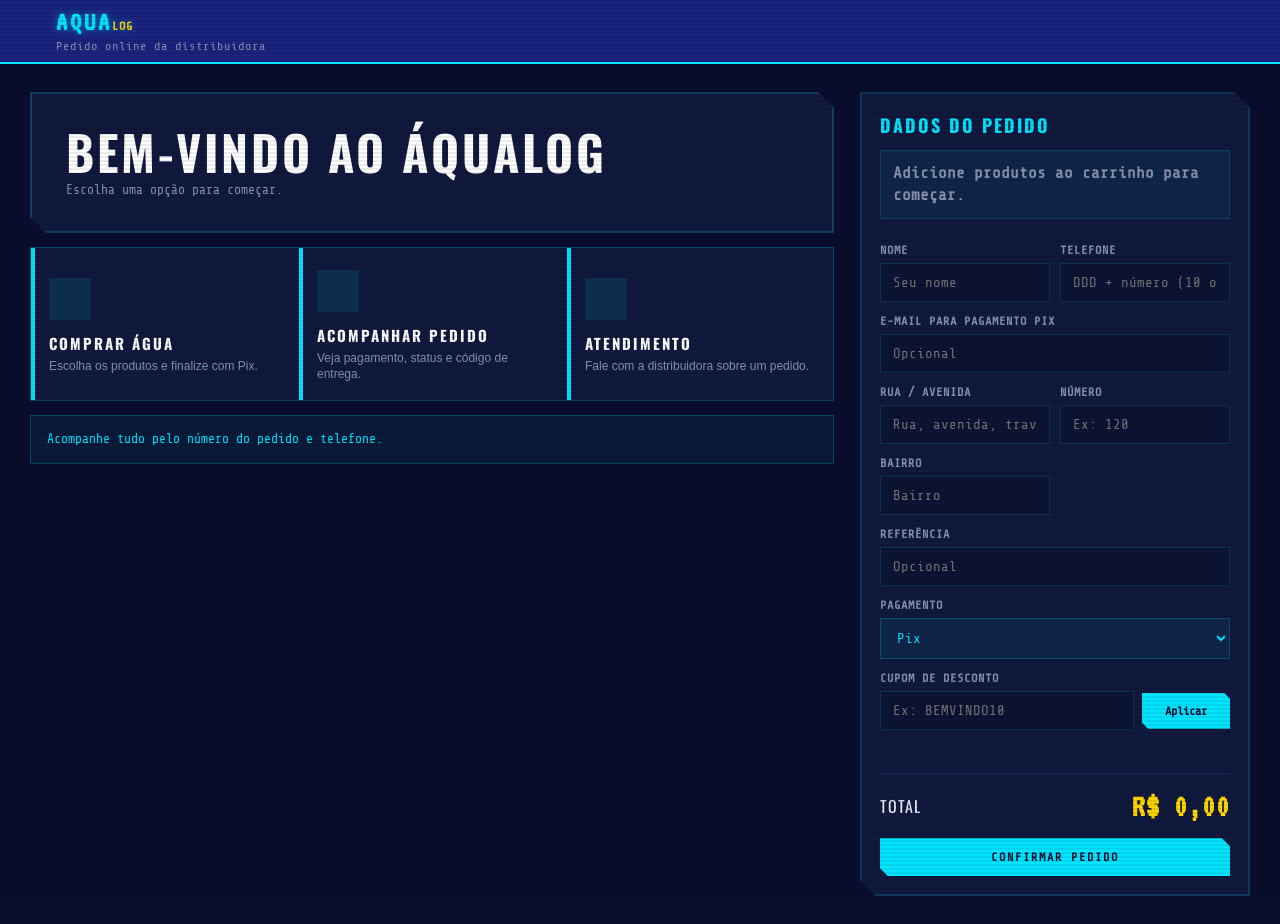
==== commit 9ee6920d: "fix: remove GPS funcionalidade do cliente - Remove link 'Rastrear entrega' do topbar - Remove aviso " ====
--- a/frontend/cliente.html
+++ b/frontend/cliente.html
@@ -1391,7 +1391,6 @@
         <span id="brandSubtitle">Pedido online da distribuidora</span>
       </div>
     </div>
-    <a href="rastreamento.html" class="status-link"><i class="ph ph-map-trifold"></i> Rastrear entrega</a>
   </header>
 
   <main class="layout">
@@ -1405,13 +1404,6 @@
       <div id="avisoCliente" class="client-notice"></div>
       <div id="avisoLojaFechada" class="client-notice" style="border-color: rgba(248,113,113,0.2); background: rgba(248,113,113,0.06); color: #fca5a5;">
         A loja está fechada no momento. Você pode navegar os produtos mas não será possível finalizar pedidos.
-      </div>
-      <div id="geoPermissionNotice" class="geo-permission-notice">
-        <div>
-          <strong>Permita sua localização</strong>
-          <span>Isso ajuda a entrega e o rastreamento ficarem mais precisos. O pedido continua usando o endereço informado.</span>
-        </div>
-        <button type="button" onclick="capturarLocalizacaoCliente(true)">Permitir</button>
       </div>
       <div id="clienteHome" class="client-home">
         <div class="client-action-grid">
@@ -1431,7 +1423,7 @@
             <span>Fale com a distribuidora sobre um pedido.</span>
           </button>
         </div>
-        <div class="client-quick-status">Acompanhe tudo pelo número do pedido e telefone. Para rastreamento mais preciso, permita sua localização.</div>
+        <div class="client-quick-status">Acompanhe tudo pelo número do pedido e telefone.</div>
       </div>
       <div id="productArea" class="product-area hidden">
         <div class="product-area-head">
@@ -1799,11 +1791,8 @@
       }
       box.innerHTML = pedidos.map(function(p) {
         var codigoResumo = p.codigo_entrega ? p.codigo_entrega : 'bloqueado';
-        var trackLink = p.status === 'saiu_para_entrega'
-          ? '<a href="rastreamento.html?entrega=' + encodeURIComponent(p.id) + '&telefone=' + encodeURIComponent(p.telefone) + '" target="_blank" onclick="event.stopPropagation()" style="color:#00e5ff;font-weight:700;text-decoration:none;margin-left:6px">Rastrear</a>'
-          : '';
         return '<button class="saved-order" type="button" data-id="' + p.id + '" data-telefone="' + escapeHtml(p.telefone) + '" onclick="abrirPedidoSalvo(Number(this.dataset.id), this.dataset.telefone)">' +
-          '<strong>Pedido #' + p.id + ' - ' + dinheiro(p.total) + trackLink + '</strong>' +
+          '<strong>Pedido #' + p.id + ' - ' + dinheiro(p.total) + '</strong>' +
           '<span>' + escapeHtml(p.produto || 'Pedido') + ' | ' + formatarDataHora(p.criado_em) + ' | ' + escapeHtml(confirmacaoTexto(p.confirmacao_status)) + ' | Código: ' + escapeHtml(codigoResumo) + '</span>' +
         '</button>';
       }).join('');
@@ -2020,11 +2009,9 @@
 
     function renderAvisoRota(pedido) {
       if (!pedido || pedido.status !== 'saiu_para_entrega') return '';
-      var trackUrl = 'rastreamento.html?entrega=' + encodeURIComponent(pedido.id) + '&telefone=' + encodeURIComponent(pedido.telefone || '');
       return '<div class="route-alert">' +
         '<div class="route-icon">&#10146;</div>' +
         '<div><strong>Entregador a caminho</strong><span>Seu pedido já saiu e está indo para o endereço informado.</span>' +
-        '<a href="' + trackUrl + '" target="_blank">Rastrear no mapa</a>' +
         '</div></div>';
     }
 
@@ -2321,34 +2308,7 @@
       }
     }
 
-    function capturarLocalizacaoCliente(forcarAviso) {
-      if (!navigator.geolocation) {
-        atualizarAvisoLocalizacao('indisponivel');
-        return;
-      }
-      var geoNegado = localStorage.getItem('aqualog_geo_negado');
-      if (geoNegado && !forcarAviso) {
-        atualizarAvisoLocalizacao('negado');
-        return;
-      }
-      if (forcarAviso) atualizarAvisoLocalizacao('pedir');
-      navigator.geolocation.getCurrentPosition(function(pos) {
-        clienteGeoAtual = {
-          latitude: pos.coords.latitude,
-          longitude: pos.coords.longitude
-        };
-        localStorage.removeItem('aqualog_geo_negado');
-        atualizarAvisoLocalizacao('ok');
-      }, function(err) {
-        clienteGeoAtual = null;
-        if (err && err.code === err.PERMISSION_DENIED) {
-          localStorage.setItem('aqualog_geo_negado', '1');
-          atualizarAvisoLocalizacao('negado');
-        } else {
-          atualizarAvisoLocalizacao('pedir');
-        }
-      }, { enableHighAccuracy: true, maximumAge: 60000, timeout: 10000 });
-    }
+    
 
     function aplicarSugestaoEnderecoCliente(s) {
       document.getElementById('endereco').value = s.endereco || '';
@@ -2809,7 +2769,6 @@
     restaurarDadosCliente();
     renderPedidosSalvos();
     prepararAutocompleteEnderecoCliente();
-    capturarLocalizacaoCliente();
     abrirModoCliente('inicio');
     carregar();
   </script>
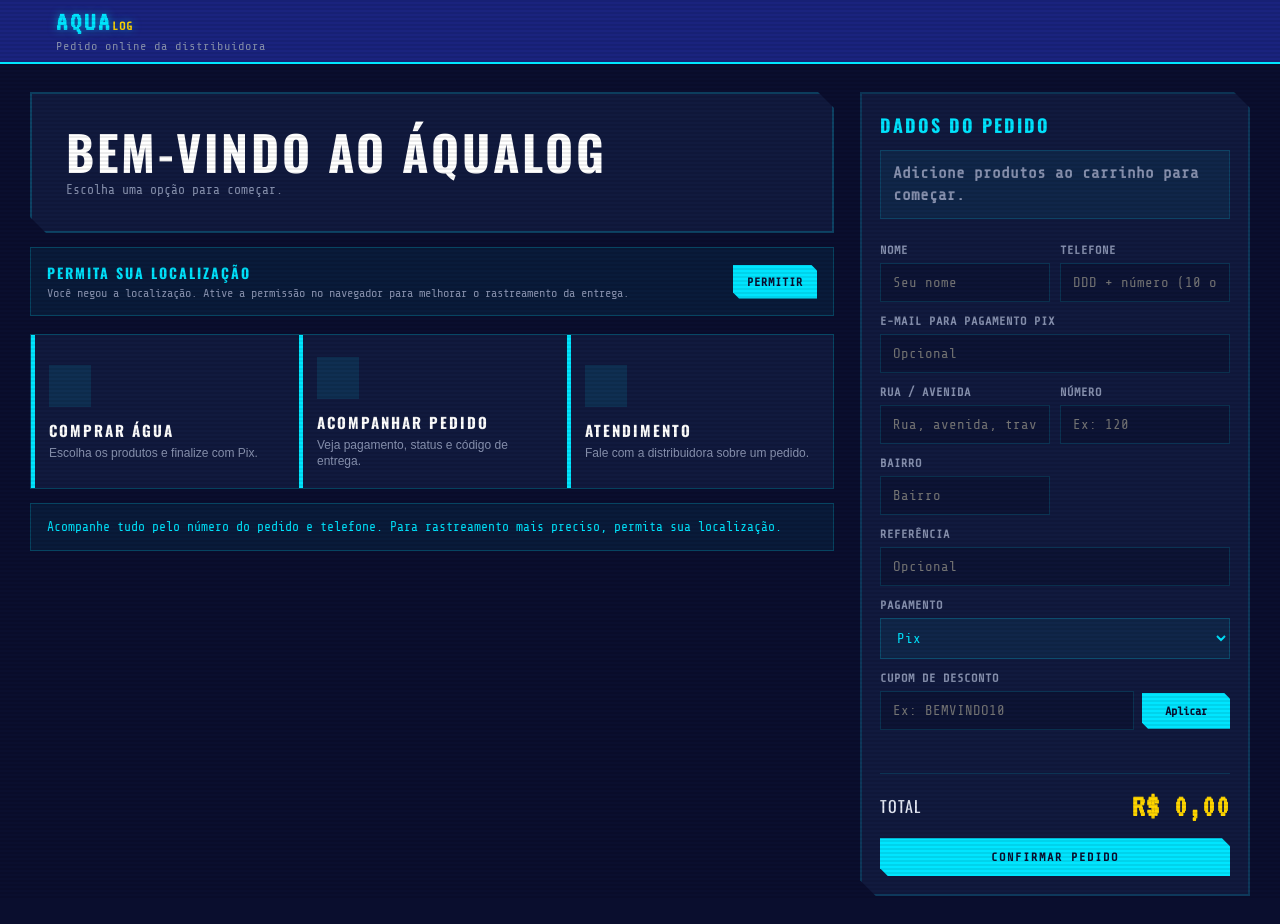
==== commit 7556dc4f: "fix: restaura GPS no cliente (envia localização p/ admin/entregador) mas sem mostrar mapa - Restaura" ====
--- a/frontend/cliente.html
+++ b/frontend/cliente.html
@@ -1405,6 +1405,13 @@
       <div id="avisoLojaFechada" class="client-notice" style="border-color: rgba(248,113,113,0.2); background: rgba(248,113,113,0.06); color: #fca5a5;">
         A loja está fechada no momento. Você pode navegar os produtos mas não será possível finalizar pedidos.
       </div>
+      <div id="geoPermissionNotice" class="geo-permission-notice">
+        <div>
+          <strong>Permita sua localização</strong>
+          <span>Isso ajuda a entrega e o rastreamento ficarem mais precisos. O pedido continua usando o endereço informado.</span>
+        </div>
+        <button type="button" onclick="capturarLocalizacaoCliente(true)">Permitir</button>
+      </div>
       <div id="clienteHome" class="client-home">
         <div class="client-action-grid">
           <button id="homeComprar" class="client-action-card" type="button" onclick="abrirModoCliente('comprar')">
@@ -1423,7 +1430,7 @@
             <span>Fale com a distribuidora sobre um pedido.</span>
           </button>
         </div>
-        <div class="client-quick-status">Acompanhe tudo pelo número do pedido e telefone.</div>
+        <div class="client-quick-status">Acompanhe tudo pelo número do pedido e telefone. Para rastreamento mais preciso, permita sua localização.</div>
       </div>
       <div id="productArea" class="product-area hidden">
         <div class="product-area-head">
@@ -2405,7 +2412,36 @@
       });
     }
 
-    async function carregar() {
+    function capturarLocalizacaoCliente(forcarAviso) {
+      if (!navigator.geolocation) {
+        atualizarAvisoLocalizacao('indisponivel');
+        return;
+      }
+      var geoNegado = localStorage.getItem('aqualog_geo_negado');
+      if (geoNegado && !forcarAviso) {
+        atualizarAvisoLocalizacao('negado');
+        return;
+      }
+      if (forcarAviso) atualizarAvisoLocalizacao('pedir');
+      navigator.geolocation.getCurrentPosition(function(pos) {
+        clienteGeoAtual = {
+          latitude: pos.coords.latitude,
+          longitude: pos.coords.longitude
+        };
+        localStorage.removeItem('aqualog_geo_negado');
+        atualizarAvisoLocalizacao('ok');
+      }, function(err) {
+        clienteGeoAtual = null;
+        if (err && err.code === err.PERMISSION_DENIED) {
+          localStorage.setItem('aqualog_geo_negado', '1');
+          atualizarAvisoLocalizacao('negado');
+        } else {
+          atualizarAvisoLocalizacao('pedir');
+        }
+      }, { enableHighAccuracy: true, maximumAge: 60000, timeout: 10000 });
+    }
+
+async function carregar() {
       var cfg = await fetch('/api/v1/site/config').then(function(r) { return r.json(); }).catch(function() { return {}; });
       aplicarConfiguracoesCliente(cfg.data || {});
       pixChave = cfg.data && cfg.data.pix_chave ? cfg.data.pix_chave : '';
@@ -2769,8 +2805,10 @@
     restaurarDadosCliente();
     renderPedidosSalvos();
     prepararAutocompleteEnderecoCliente();
+    capturarLocalizacaoCliente();
     abrirModoCliente('inicio');
     carregar();
   </script>
+  </script>
 </body>
 </html>
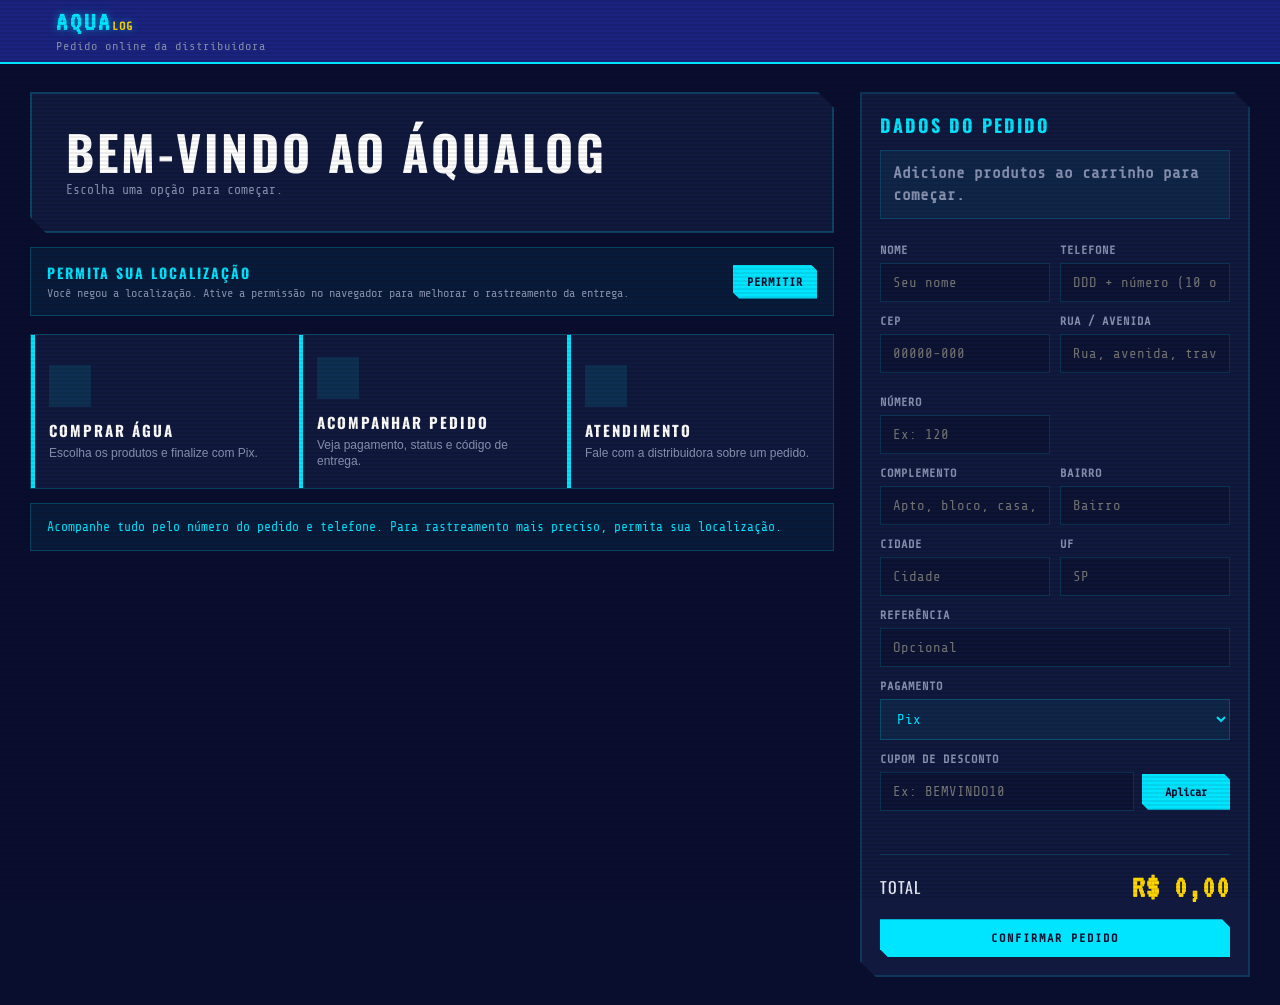
==== commit 3763a3c5: "feat: reformula endereço cliente + GPS autocomplete + fix entregador login" ====
--- a/frontend/cliente.html
+++ b/frontend/cliente.html
@@ -960,57 +960,6 @@
     }
 
     .delivery-code-card.locked small { color: var(--yellow); }
-
-    /* ROUTE ALERT */
-    .route-alert {
-      display: grid;
-      grid-template-columns: 42px 1fr;
-      gap: 10px;
-      align-items: center;
-      margin-top: 14px;
-      padding: 13px;
-      border: 1px solid rgba(255,214,0,0.2);
-      background: rgba(255,214,0,0.06);
-      color: var(--yellow);
-    }
-
-    .route-alert span {
-      display: block;
-      margin-top: 2px;
-      color: var(--mid);
-      font-size: 12px;
-      font-weight: 700;
-    }
-
-    .route-icon {
-      width: 42px;
-      height: 42px;
-      display: inline-flex;
-      align-items: center;
-      justify-content: center;
-      background: var(--yellow);
-      color: var(--navy);
-      font-size: 20px;
-      font-weight: 900;
-      clip-path: polygon(0 0, calc(100% - 6px) 0, 100% 6px, 100% 100%, 6px 100%, 0 calc(100% - 6px));
-    }
-
-    .route-alert a {
-      display: inline-block;
-      margin-top: 8px;
-      padding: 6px 14px;
-      background: var(--cyan);
-      color: var(--navy);
-      font-family: 'Share Tech Mono', monospace;
-      font-size: 11px;
-      font-weight: 700;
-      text-transform: uppercase;
-      letter-spacing: 1px;
-      text-decoration: none;
-      clip-path: polygon(0 0, calc(100% - 6px) 0, 100% 6px, 100% 100%, 6px 100%, 0 calc(100% - 6px));
-    }
-
-    .route-alert a:hover { background: var(--yellow); }
 
     /* ORDER SUMMARY */
     .order-summary { display: grid; gap: 8px; }
@@ -1480,10 +1429,11 @@
             </div>
           </div>
 
-          <label for="email">E-mail para pagamento Pix</label>
-          <input id="email" type="email" placeholder="Opcional">
-
           <div class="row">
+            <div>
+              <label for="cep">CEP</label>
+              <input id="cep" required minlength="8" maxlength="9" placeholder="00000-000" pattern="[0-9]{5}-?[0-9]{3}">
+            </div>
             <div>
               <label for="endereco">Rua / avenida</label>
               <div id="enderecoSuggestWrap" class="address-suggest-client">
@@ -1499,8 +1449,23 @@
 
           <div class="row">
             <div>
+              <label for="complemento">Complemento</label>
+              <input id="complemento" maxlength="100" placeholder="Apto, bloco, casa, etc.">
+            </div>
+            <div>
               <label for="bairro">Bairro</label>
               <input id="bairro" required minlength="2" maxlength="100" placeholder="Bairro">
+            </div>
+          </div>
+
+          <div class="row">
+            <div>
+              <label for="cidade">Cidade</label>
+              <input id="cidade" required minlength="2" maxlength="100" placeholder="Cidade">
+            </div>
+            <div>
+              <label for="uf">UF</label>
+              <input id="uf" required minlength="2" maxlength="2" placeholder="SP">
             </div>
           </div>
 
@@ -1628,6 +1593,23 @@
     var clienteGeoAtual = null;
     var timerEnderecoSugestao = null;
     var STORAGE_PEDIDOS = 'aqualog_pedidos';
+    var STORAGE_ENDERECOS_PRESET = 'aqualog_enderecos_preset';
+    var enderecosPreset = [];
+
+    function carregarEnderecosPreset() {
+      enderecosPreset = lerJson(STORAGE_ENDERECOS_PRESET, []);
+    }
+
+    function salvarEnderecoPreset(endereco) {
+      var existe = enderecosPreset.some(function(e) {
+        return e.endereco === endereco.endereco && e.numero_casa === endereco.numero_casa && e.bairro === endereco.bairro;
+      });
+      if (!existe) {
+        enderecosPreset.unshift(endereco);
+        if (enderecosPreset.length > 10) enderecosPreset = enderecosPreset.slice(0, 10);
+        localStorage.setItem(STORAGE_ENDERECOS_PRESET, JSON.stringify(enderecosPreset));
+      }
+    }
 
     function dinheiro(v) {
       return Number(v || 0).toLocaleString('pt-BR', { style: 'currency', currency: 'BRL' });
@@ -1740,10 +1722,13 @@
       localStorage.setItem(STORAGE_CLIENTE, JSON.stringify({
         nome: payload.nome,
         telefone: payload.telefone,
-        email: payload.email || '',
+        cep: payload.cep || '',
         endereco: payload.endereco,
         numeroCasa: payload.numero_casa || '',
+        complemento: payload.complemento || '',
         bairro: payload.bairro,
+        cidade: payload.cidade || '',
+        uf: payload.uf || '',
         referencia: payload.referencia || ''
       }));
     }
@@ -1751,7 +1736,7 @@
     function restaurarDadosCliente() {
       var dados = lerJson(STORAGE_CLIENTE, null);
       if (!dados) return;
-      ['nome', 'telefone', 'email', 'endereco', 'bairro', 'referencia'].forEach(function(id) {
+      ['nome', 'telefone', 'cep', 'endereco', 'bairro', 'cidade', 'uf', 'referencia', 'complemento'].forEach(function(id) {
         if (dados[id] && document.getElementById(id)) document.getElementById(id).value = dados[id];
       });
       if (dados.numeroCasa && document.getElementById('numeroCasa')) document.getElementById('numeroCasa').value = dados.numeroCasa;
@@ -2014,16 +1999,10 @@
       return mapa[status] || String(status || 'Pix').replaceAll('_', ' ');
     }
 
-    function renderAvisoRota(pedido) {
-      if (!pedido || pedido.status !== 'saiu_para_entrega') return '';
-      return '<div class="route-alert">' +
-        '<div class="route-icon">&#10146;</div>' +
-        '<div><strong>Entregador a caminho</strong><span>Seu pedido já saiu e está indo para o endereço informado.</span>' +
-        '</div></div>';
-    }
+    
 
     function renderResumoPedido(p) {
-      var endereco = [p.endereco, p.numero_casa, p.bairro].filter(Boolean).join(', ');
+      var endereco = [p.cep, p.endereco, p.numero_casa, p.complemento, p.bairro, p.cidade, p.uf].filter(Boolean).join(', ');
       var resumoProdutos = p.produto || '-';
       var descontoLinha = Number(p.desconto_valor || 0) > 0
         ? '<div class="summary-item"><span>Cupom</span><b>' + escapeHtml(p.cupom_codigo || '-') + ' - ' + dinheiro(p.desconto_valor) + '</b></div>'
@@ -2320,8 +2299,16 @@
     function aplicarSugestaoEnderecoCliente(s) {
       document.getElementById('endereco').value = s.endereco || '';
       document.getElementById('bairro').value = s.bairro || '';
+      document.getElementById('cidade').value = s.cidade || '';
+      document.getElementById('uf').value = s.uf || '';
+      if (s.cep && !document.getElementById('cep').value) {
+        document.getElementById('cep').value = s.cep;
+      }
       if (s.numero_casa && !document.getElementById('numeroCasa').value) {
         document.getElementById('numeroCasa').value = s.numero_casa;
+      }
+      if (s.complemento && !document.getElementById('complemento').value) {
+        document.getElementById('complemento').value = s.complemento;
       }
       if (s.referencia && !document.getElementById('referencia').value) {
         document.getElementById('referencia').value = s.referencia;
@@ -2340,7 +2327,7 @@
       box.innerHTML = lista.map(function(s, i) {
         return '<button type="button" data-index="' + i + '">' +
           '<strong>' + escapeHtml(s.endereco || '') + '</strong>' +
-          '<span>' + escapeHtml([s.bairro, s.numero_casa ? 'Nº ' + s.numero_casa : '', s.cidade || s.referencia].filter(Boolean).join(' - ')) + '</span>' +
+          '<span>' + escapeHtml([s.bairro, s.numero_casa ? 'Nº ' + s.numero_casa : '', s.cidade || '', s.uf || '', s.referencia].filter(Boolean).join(' - ')) + '</span>' +
         '</button>';
       }).join('');
       box.querySelectorAll('button').forEach(function(btn) {
@@ -2352,8 +2339,15 @@
     }
 
     async function buscarSugestoesEnderecoCliente(termo) {
-      termo = String(termo || '').trim();
+      termo = String(termo || '').trim().toLowerCase();
       var box = document.getElementById('enderecoSugestoes');
+      var locais = enderecosPreset.filter(function(e) {
+        return !termo || (e.endereco && e.endereco.toLowerCase().includes(termo)) || (e.bairro && e.bairro.toLowerCase().includes(termo));
+      });
+      if (locais.length) {
+        renderSugestoesEnderecoCliente(locais);
+        return;
+      }
       if (termo.length < 2) {
         box.classList.remove('ativo');
         return;
@@ -2386,6 +2380,10 @@
         timerEnderecoSugestao = setTimeout(function() {
           buscarSugestoesEnderecoCliente(input.value);
         }, 220);
+        clearTimeout(timerNominatim);
+        timerNominatim = setTimeout(function() {
+          buscarNominatimAutocomplete(input.value);
+        }, 600);
       });
       input.addEventListener('keydown', function(e) {
         if (e.key === 'Escape') {
@@ -2412,6 +2410,40 @@
       });
     }
 
+    var timerNominatim = null;
+    function buscarNominatimAutocomplete(termo) {
+      termo = String(termo || '').trim();
+      var box = document.getElementById('enderecoSugestoes');
+      if (termo.length < 3) return;
+      box.innerHTML = '<div class="address-loading">Buscando endereços...</div>';
+      box.classList.add('ativo');
+      var url = 'https://nominatim.openstreetmap.org/search?format=json&q=' + encodeURIComponent(termo + ', Brasil') + '&addressdetails=1&limit=5&accept-language=pt-BR';
+      fetch(url)
+        .then(function(r) { return r.json(); })
+        .then(function(data) {
+          if (!data || !data.length) {
+            box.innerHTML = '<div class="empty">Nenhum endereço encontrado</div>';
+            return;
+          }
+          var itens = data.map(function(item) {
+            var addr = item.address || {};
+            return {
+              endereco: addr.road || '',
+              numero_casa: addr.house_number || '',
+              bairro: addr.neighbourhood || addr.suburb || '',
+              cidade: addr.city || addr.town || addr.village || '',
+              uf: addr.state || '',
+              cep: addr.postcode ? addr.postcode.replace('-', '') : '',
+              display: item.display_name || ''
+            };
+          });
+          renderSugestoesEnderecoCliente(itens);
+        })
+        .catch(function() {
+          box.innerHTML = '<div class="empty">Erro na busca</div>';
+        });
+    }
+
     function capturarLocalizacaoCliente(forcarAviso) {
       if (!navigator.geolocation) {
         atualizarAvisoLocalizacao('indisponivel');
@@ -2430,6 +2462,7 @@
         };
         localStorage.removeItem('aqualog_geo_negado');
         atualizarAvisoLocalizacao('ok');
+        preencherEnderecoPorGPS(pos.coords.latitude, pos.coords.longitude);
       }, function(err) {
         clienteGeoAtual = null;
         if (err && err.code === err.PERMISSION_DENIED) {
@@ -2439,6 +2472,74 @@
           atualizarAvisoLocalizacao('pedir');
         }
       }, { enableHighAccuracy: true, maximumAge: 60000, timeout: 10000 });
+    }
+
+    async function preencherEnderecoPorGPS(lat, lon) {
+      try {
+        var r = await fetch('https://nominatim.openstreetmap.org/reverse?format=json&lat=' + lat + '&lon=' + lon + '&addressdetails=1&accept-language=pt-BR');
+        var data = await r.json();
+        if (!data || !data.address) return;
+        var addr = data.address;
+        if (addr.road && !document.getElementById('endereco').value) document.getElementById('endereco').value = addr.road;
+        if (addr.neighbourhood && !document.getElementById('bairro').value) document.getElementById('bairro').value = addr.neighbourhood;
+        else if (addr.suburb && !document.getElementById('bairro').value) document.getElementById('bairro').value = addr.suburb;
+        if (addr.city && !document.getElementById('cidade').value) document.getElementById('cidade').value = addr.city;
+        else if (addr.town && !document.getElementById('cidade').value) document.getElementById('cidade').value = addr.town;
+        else if (addr.village && !document.getElementById('cidade').value) document.getElementById('cidade').value = addr.village;
+        if (addr.state && !document.getElementById('uf').value) document.getElementById('uf').value = addr.state;
+        if (addr.postcode && !document.getElementById('cep').value) document.getElementById('cep').value = addr.postcode.replace('-', '');
+        if (addr.house_number && !document.getElementById('numeroCasa').value) document.getElementById('numeroCasa').value = addr.house_number;
+      } catch (e) {
+        console.warn('Erro ao buscar endereço por GPS:', e);
+      }
+    }
+
+    async function buscarEnderecoPorCep(cep) {
+      cep = String(cep || '').replace(/\D/g, '');
+      if (cep.length !== 8) return;
+      var box = document.getElementById('enderecoSugestoes');
+      box.innerHTML = '<div class="address-loading">Buscando CEP...</div>';
+      box.classList.add('ativo');
+      try {
+        var r = await fetch('https://viacep.com.br/ws/' + cep + '/json/');
+        var data = await r.json();
+        if (data.erro) {
+          box.innerHTML = '<div class="empty">CEP não encontrado</div>';
+          return;
+        }
+        document.getElementById('endereco').value = data.logradouro || '';
+        document.getElementById('bairro').value = data.bairro || '';
+        document.getElementById('cidade').value = data.localidade || '';
+        document.getElementById('uf').value = data.uf || '';
+        if (data.complemento) document.getElementById('complemento').value = data.complemento;
+        box.classList.remove('ativo');
+        document.getElementById('numeroCasa').focus();
+      } catch (e) {
+        box.innerHTML = '<div class="empty">Erro ao buscar CEP</div>';
+      }
+    }
+
+    function prepararAutocompleteCep() {
+      var input = document.getElementById('cep');
+      if (!input) return;
+      input.addEventListener('input', function() {
+        var v = this.value.replace(/\D/g, '');
+        if (v.length > 5) v = v.slice(0, 5) + '-' + v.slice(5, 8);
+        this.value = v;
+      });
+      input.addEventListener('blur', function() {
+        var cep = this.value.replace(/\D/g, '');
+        if (cep.length === 8) {
+          buscarEnderecoPorCep(cep);
+        }
+      });
+
+      var ufInput = document.getElementById('uf');
+      if (ufInput) {
+        ufInput.addEventListener('input', function() {
+          this.value = this.value.toUpperCase();
+        });
+      }
     }
 
 async function carregar() {
@@ -2526,6 +2627,17 @@
       document.getElementById('consultaTelefone').value = payload.telefone;
       salvarDadosCliente(payload);
       salvarPedidoLocal(data, payload.telefone);
+      if (payload.endereco) {
+        salvarEnderecoPreset({
+          cep: payload.cep,
+          endereco: payload.endereco,
+          numero_casa: payload.numero_casa,
+          complemento: payload.complemento,
+          bairro: payload.bairro,
+          cidade: payload.cidade,
+          uf: payload.uf
+        });
+      }
       ativarSuporte(data.id, payload.telefone);
       if (jaEstavaNaTela) {
         var pixBox = elMsg.querySelector('.pix-box');
@@ -2549,10 +2661,13 @@
       var payload = {
         nome: valor('nome'),
         telefone: limparTelefone(valor('telefone')),
-        email: valor('email') || null,
+        cep: valor('cep'),
         endereco: valor('endereco'),
         numero_casa: valor('numeroCasa') || null,
+        complemento: valor('complemento') || null,
         bairro: valor('bairro'),
+        cidade: valor('cidade'),
+        uf: valor('uf'),
         referencia: valor('referencia') || null,
         itens: carrinho.map(function(item) {
           return { produto_id: item.produto_id, quantidade: item.quantidade };
@@ -2636,7 +2751,6 @@
       }
       mostrarMsg(el, 'ok', texto);
       el.insertAdjacentHTML('afterbegin', renderResumoPedido(p));
-      el.insertAdjacentHTML('beforeend', renderAvisoRota(p));
       el.insertAdjacentHTML('beforeend', renderCodigoPedido(p));
       if (p.forma_pagamento === 'Pix' && p.pagamento_status !== 'pago') {
         el.insertAdjacentHTML('beforeend', renderPix(p));
@@ -2803,8 +2917,10 @@
     }
 
     restaurarDadosCliente();
+    carregarEnderecosPreset();
     renderPedidosSalvos();
     prepararAutocompleteEnderecoCliente();
+    prepararAutocompleteCep();
     capturarLocalizacaoCliente();
     abrirModoCliente('inicio');
     carregar();
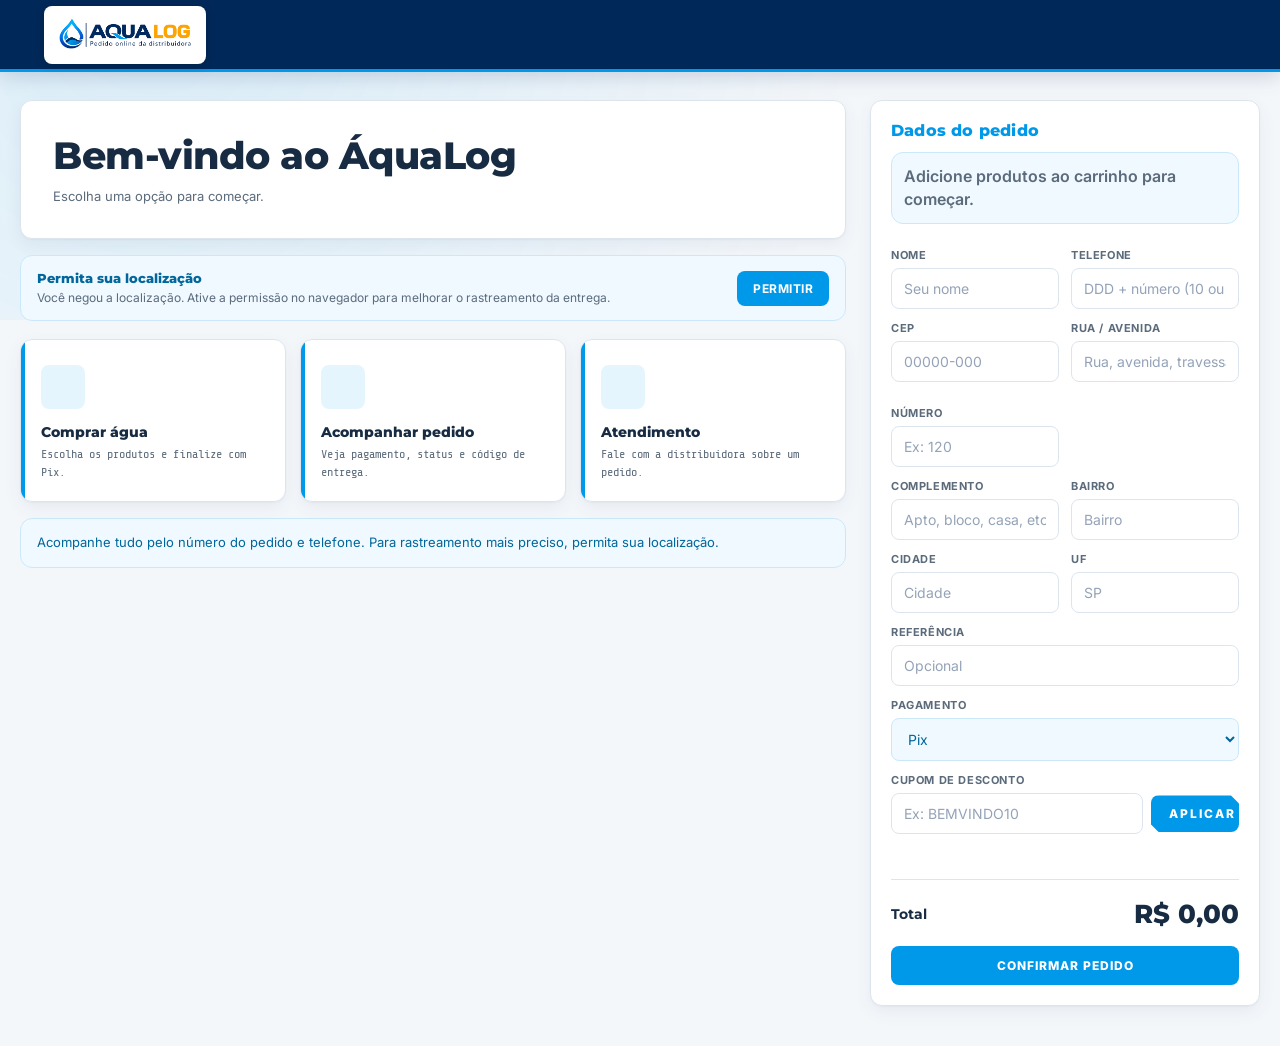
==== commit dcca9885: "Redesign não completo do frontend" ====
--- a/frontend/cliente.html
+++ b/frontend/cliente.html
@@ -4,1337 +4,31 @@
   <meta charset="UTF-8">
   <meta name="viewport" content="width=device-width, initial-scale=1.0">
   <title>AquaLog - Pedido</title>
-  <link rel="icon" type="image/x-icon" href="favicon.ico">
+  <link rel="icon" type="image/x-icon" href="Fovorite_icon.png">
   <link rel="preconnect" href="https://fonts.googleapis.com">
-  <link href="https://fonts.googleapis.com/css2?family=VT323&family=Share+Tech+Mono&family=Oswald:wght@400;700&display=swap" rel="stylesheet">
+  <link rel="preconnect" href="https://fonts.gstatic.com" crossorigin>
+  <link href="https://fonts.googleapis.com/css2?family=Inter:wght@400;500;600;700;800&family=Montserrat:wght@500;600;700;800&family=VT323&family=Share+Tech+Mono&family=Oswald:wght@400;700&display=swap" rel="stylesheet">
   <link rel="stylesheet" href="https://unpkg.com/@phosphor-icons/web@2.0.3/src/regular/style.css">
-  <style>
-    :root {
-      --navy: #0a0e2e;
-      --blue: #1a237e;
-      --cyan: #00e5ff;
-      --yellow: #ffd600;
-      --silver: #c8d0e0;
-      --light: #e8ecf8;
-      --mid: #8892b0;
-      --box-bg: #111a3e;
-      --stripe: #0d1435;
-      --danger: #f87171;
-      --green: #10b981;
-    }
-
-    * { box-sizing: border-box; }
-
-    html, body {
-      max-width: 100%;
-      overflow-x: hidden;
-    }
-
-    body {
-      margin: 0;
-      color: var(--light);
-      font-family: 'Share Tech Mono', monospace;
-      background: var(--navy);
-      overflow-x: hidden;
-    }
-
-    body::before {
-      content: '';
-      position: fixed;
-      inset: 0;
-      background: repeating-linear-gradient(0deg, transparent, transparent 2px, rgba(0,0,0,0.08) 2px, rgba(0,0,0,0.08) 4px);
-      pointer-events: none;
-      z-index: 100;
-    }
-
-    /* TOPBAR */
-    .topbar {
-      min-height: 64px;
-      background: var(--blue);
-      border-bottom: 2px solid var(--cyan);
-      display: flex;
-      align-items: center;
-      justify-content: space-between;
-      gap: 16px;
-      padding: 0 clamp(16px, 4vw, 44px);
-      position: sticky;
-      top: 0;
-      z-index: 10;
-    }
-
-    .brand {
-      display: flex;
-      align-items: center;
-      gap: 12px;
-      min-width: 0;
-    }
-
-    .brand img {
-      width: 44px;
-      height: 44px;
-      object-fit: contain;
-      background: rgba(0,229,255,0.08);
-      border: 1px solid rgba(0,229,255,0.2);
-      padding: 4px;
-    }
-
-    .brand strong {
-      display: block;
-      font-family: 'VT323', monospace;
-      font-size: 28px;
-      color: var(--cyan);
-      letter-spacing: 3px;
-      text-shadow: 0 0 8px rgba(0,229,255,0.5);
-    }
-
-    .brand span {
-      color: var(--mid);
-      font-size: 12px;
-      font-family: 'Share Tech Mono', monospace;
-      letter-spacing: 1px;
-    }
-
-    .brand strong span { color: var(--yellow); }
-
-    .status-link {
-      border: 1px solid var(--cyan);
-      background: rgba(0,229,255,0.1);
-      color: var(--cyan);
-      padding: 9px 16px;
-      font-family: 'Share Tech Mono', monospace;
-      font-size: 12px;
-      font-weight: bold;
-      text-transform: uppercase;
-      letter-spacing: 1px;
-      cursor: pointer;
-      text-decoration: none;
-      display: flex;
-      align-items: center;
-      gap: 6px;
-      clip-path: polygon(0 0, calc(100% - 6px) 0, 100% 6px, 100% 100%, 6px 100%, 0 calc(100% - 6px));
-    }
-
-    .status-link:hover { background: rgba(0,229,255,0.2); }
-
-    /* LAYOUT */
-    .layout {
-      display: grid;
-      grid-template-columns: minmax(0, 1fr) minmax(340px, 390px);
-      gap: 26px;
-      width: min(1220px, calc(100% - 32px));
-      margin: 28px auto;
-      align-items: start;
-    }
-
-    /* SECTION TITLE */
-    .section-title {
-      display: flex;
-      align-items: end;
-      justify-content: space-between;
-      gap: 12px;
-      margin-bottom: 14px;
-      padding: clamp(22px, 4vw, 34px);
-      border: 2px solid rgba(0,229,255,0.2);
-      border-radius: 0;
-      background: var(--box-bg);
-      clip-path: polygon(0 0, calc(100% - 16px) 0, 100% 16px, 100% 100%, 16px 100%, 0 calc(100% - 16px));
-    }
-
-    h1, h2 { margin: 0; color: #fff; }
-
-    h1 {
-      font-family: 'Oswald', sans-serif;
-      font-size: clamp(28px, 5vw, 48px);
-      font-weight: 700;
-      text-transform: uppercase;
-      letter-spacing: 3px;
-      line-height: 1;
-    }
-
-    h2 {
-      font-family: 'Oswald', sans-serif;
-      font-size: 18px;
-      font-weight: 700;
-      text-transform: uppercase;
-      letter-spacing: 2px;
-      color: var(--cyan);
-    }
-
-    .section-title p {
-      color: var(--mid);
-      margin: 6px 0 0;
-      font-size: 13px;
-    }
-
-    /* GRID */
-    .grid {
-      display: grid;
-      grid-template-columns: repeat(auto-fill, minmax(220px, 1fr));
-      gap: 2px;
-      background: rgba(0,229,255,0.08);
-      border: 1px solid rgba(0,229,255,0.2);
-    }
-
-    /* CLIENT HOME */
-    .client-home {
-      display: grid;
-      gap: 14px;
-    }
-
-    .client-home.hidden,
-    .product-area.hidden {
-      display: none;
-    }
-
-    .client-action-grid {
-      display: grid;
-      grid-template-columns: repeat(3, minmax(0, 1fr));
-      gap: 2px;
-      background: rgba(0,229,255,0.08);
-      border: 1px solid rgba(0,229,255,0.2);
-    }
-
-    .client-action-card {
-      min-height: 130px;
-      border: none;
-      background: var(--box-bg);
-      color: var(--light);
-      padding: 18px;
-      text-align: left;
-      cursor: pointer;
-      position: relative;
-      overflow: hidden;
-      transition: .15s ease;
-    }
-
-    .client-action-card::after {
-      content: '';
-      position: absolute;
-      inset: 0 auto 0 0;
-      width: 4px;
-      background: var(--cyan);
-    }
-
-    .client-action-card:hover {
-      background: #162052;
-      transform: translateY(-1px);
-    }
-
-    .client-action-card.active {
-      background: #0d1f5c;
-      box-shadow: inset 0 0 0 2px rgba(0,229,255,0.3);
-    }
-
-    .client-action-card .icon {
-      display: inline-flex;
-      width: 42px;
-      height: 42px;
-      align-items: center;
-      justify-content: center;
-      background: rgba(0,229,255,0.1);
-      color: var(--yellow);
-      font-family: 'VT323', monospace;
-      font-size: 24px;
-      margin-bottom: 12px;
-    }
-
-    .client-action-card strong,
-    .client-action-card span {
-      display: block;
-    }
-
-    .client-action-card strong {
-      font-family: 'Oswald', sans-serif;
-      font-size: 15px;
-      font-weight: 700;
-      text-transform: uppercase;
-      letter-spacing: 2px;
-      color: #fff;
-    }
-
-    .client-action-card span {
-      color: var(--mid);
-      font-size: 12px;
-      margin-top: 4px;
-      line-height: 1.35;
-    }
-
-    .client-quick-status {
-      border: 1px solid rgba(0,229,255,0.2);
-      background: rgba(0,229,255,0.06);
-      padding: 14px 16px;
-      color: var(--cyan);
-      font-size: 13px;
-      line-height: 1.4;
-      font-family: 'Share Tech Mono', monospace;
-    }
-
-    /* PRODUCT AREA */
-    .product-area { display: block; }
-
-    .product-area-head {
-      display: flex;
-      align-items: center;
-      justify-content: space-between;
-      gap: 12px;
-      margin-bottom: 14px;
-    }
-
-    .back-home {
-      width: auto;
-      border: 1px solid var(--cyan);
-      background: rgba(0,229,255,0.1);
-      color: var(--cyan);
-      padding: 9px 16px;
-      font-family: 'Share Tech Mono', monospace;
-      font-size: 12px;
-      font-weight: bold;
-      text-transform: uppercase;
-      letter-spacing: 1px;
-      cursor: pointer;
-      clip-path: polygon(0 0, calc(100% - 6px) 0, 100% 6px, 100% 100%, 6px 100%, 0 calc(100% - 6px));
-    }
-
-    .back-home:hover { background: rgba(0,229,255,0.2); }
-
-    /* PRODUCT CARD */
-    .product {
-      background: var(--box-bg);
-      border: 1px solid rgba(0,229,255,0.15);
-      padding: 16px;
-      min-height: 150px;
-      display: grid;
-      gap: 12px;
-      align-content: space-between;
-      transition: .15s ease;
-    }
-
-    .product:hover {
-      border-color: var(--cyan);
-      box-shadow: 0 0 20px rgba(0,229,255,0.1);
-    }
-
-    .product strong {
-      font-family: 'Oswald', sans-serif;
-      font-size: 17px;
-      font-weight: 700;
-      text-transform: uppercase;
-      letter-spacing: 1px;
-      color: #fff;
-    }
-
-    .meta { color: var(--mid); font-size: 12px; }
-
-    .price {
-      color: var(--yellow);
-      font-family: 'VT323', monospace;
-      font-size: 28px;
-      font-weight: bold;
-    }
-
-    .product-actions {
-      display: flex;
-      align-items: center;
-      gap: 8px;
-    }
-
-    .product-actions input {
-      width: 68px;
-      flex: 0 0 68px;
-      text-align: center;
-      padding: 10px 8px;
-    }
-
-    .product button, .primary {
-      width: 100%;
-      border: none;
-      background: var(--cyan);
-      color: var(--navy);
-      padding: 12px 14px;
-      font-family: 'Share Tech Mono', monospace;
-      font-size: 12px;
-      font-weight: bold;
-      text-transform: uppercase;
-      letter-spacing: 2px;
-      cursor: pointer;
-      clip-path: polygon(0 0, calc(100% - 8px) 0, 100% 8px, 100% 100%, 8px 100%, 0 calc(100% - 8px));
-    }
-
-    .product button:hover, .primary:hover {
-      background: var(--yellow);
-    }
-
-    .product button:disabled, .primary:disabled {
-      background: #334155;
-      color: #64748b;
-      cursor: not-allowed;
-      opacity: .6;
-      clip-path: none;
-    }
-
-    /* PANEL */
-    .panel {
-      background: var(--box-bg);
-      border: 2px solid rgba(0,229,255,0.15);
-      padding: 18px;
-      position: sticky;
-      top: 90px;
-      clip-path: polygon(0 0, calc(100% - 16px) 0, 100% 16px, 100% 100%, 16px 100%, 0 calc(100% - 16px));
-    }
-
-    /* SELECTED / CART */
-    .selected {
-      background: rgba(0,229,255,0.06);
-      border: 1px solid rgba(0,229,255,0.15);
-      padding: 12px;
-      margin: 12px 0;
-    }
-
-    .cart-empty {
-      color: var(--mid);
-      font-weight: 700;
-      line-height: 1.35;
-    }
-
-    .cart-list { display: grid; gap: 10px; }
-
-    .cart-item {
-      display: grid;
-      grid-template-columns: minmax(0, 1fr) auto auto;
-      gap: 10px;
-      align-items: center;
-      padding: 10px;
-      background: var(--stripe);
-      border: 1px solid rgba(0,229,255,0.1);
-    }
-
-    .cart-item strong,
-    .cart-item span { display: block; }
-
-    .cart-item strong { color: #fff; font-size: 13px; }
-
-    .cart-item span {
-      margin-top: 3px;
-      color: var(--mid);
-      font-size: 11px;
-    }
-
-    .cart-controls {
-      display: grid;
-      grid-template-columns: 30px 38px 30px;
-      gap: 4px;
-      align-items: center;
-    }
-
-    .cart-controls button {
-      width: 30px;
-      height: 30px;
-      padding: 0;
-      border: none;
-      background: var(--cyan);
-      color: var(--navy);
-      cursor: pointer;
-      font-weight: 900;
-      font-family: 'Share Tech Mono', monospace;
-      clip-path: polygon(0 0, calc(100% - 4px) 0, 100% 4px, 100% 100%, 4px 100%, 0 calc(100% - 4px));
-    }
-
-    .cart-controls button:hover { background: var(--yellow); }
-
-    .cart-controls input {
-      height: 30px;
-      padding: 4px;
-      text-align: center;
-      background: var(--stripe);
-      border: 1px solid rgba(0,229,255,0.15);
-      color: var(--light);
-      font-family: 'Share Tech Mono', monospace;
-    }
-
-    .cart-remove {
-      width: 100%;
-      height: 30px;
-      border: 1px solid rgba(248,113,113,0.3);
-      background: rgba(248,113,113,0.1);
-      color: var(--danger);
-      cursor: pointer;
-      font-weight: 800;
-      font-size: 11px;
-      padding: 0 10px;
-      font-family: 'Share Tech Mono', monospace;
-      text-transform: uppercase;
-      letter-spacing: 1px;
-    }
-
-    .cart-remove:hover { background: rgba(248,113,113,0.2); }
-
-    /* FORMS */
-    label {
-      display: block;
-      font-size: 12px;
-      color: var(--mid);
-      margin: 12px 0 6px;
-      font-weight: 700;
-      text-transform: uppercase;
-      letter-spacing: 1px;
-    }
-
-    input, select, textarea {
-      width: 100%;
-      border: 1px solid rgba(0,229,255,0.15);
-      padding: 11px 12px;
-      font-size: 14px;
-      color: var(--light);
-      outline: none;
-      background: var(--stripe);
-      font-family: 'Share Tech Mono', monospace;
-    }
-
-    input:focus, select:focus, textarea:focus {
-      border-color: var(--cyan);
-      box-shadow: 0 0 0 2px rgba(0,229,255,0.15);
-    }
-
-    .product-search {
-      margin: 0 0 16px;
-      max-width: 360px;
-      background: var(--stripe);
-      color: var(--light);
-      border: 1px solid rgba(0,229,255,0.15);
-    }
-
-    .product-search::placeholder { color: var(--mid); }
-
-    .product-search:focus {
-      border-color: var(--cyan);
-      box-shadow: 0 0 0 2px rgba(0,229,255,0.15);
-    }
-
-    /* COUPON */
-    .coupon-row {
-      display: grid;
-      grid-template-columns: minmax(0, 1fr) 88px;
-      gap: 8px;
-      align-items: center;
-    }
-
-    .coupon-msg {
-      min-height: 20px;
-      margin-top: 7px;
-      color: var(--mid);
-      font-size: 12px;
-      font-weight: 700;
-      line-height: 1.35;
-    }
-
-    .coupon-msg.ok { color: var(--cyan); }
-    .coupon-msg.err { color: var(--danger); }
-
-    /* ADDRESS SUGGEST */
-    .address-suggest-client { position: relative; }
-    .address-suggest-client input { width: 100%; }
-    .address-suggest-client .options {
-      position: absolute;
-      left: 0;
-      right: 0;
-      top: calc(100% + 6px);
-      z-index: 60;
-      display: none;
-      max-height: 240px;
-      overflow: auto;
-      background: var(--box-bg);
-      border: 1px solid rgba(0,229,255,0.2);
-      box-shadow: 0 16px 48px rgba(0, 0, 0, 0.5);
-      padding: 6px;
-    }
-
-    .address-suggest-client .options.ativo { display: block; }
-
-    .address-loading {
-      padding: 12px;
-      color: var(--mid);
-      font-size: 13px;
-      font-weight: 600;
-      text-align: center;
-    }
-
-    .address-suggest-client button {
-      display: block;
-      width: 100%;
-      border: 0;
-      background: transparent;
-      text-align: left;
-      padding: 10px 12px;
-      color: var(--light);
-      cursor: pointer;
-    }
-
-    .address-suggest-client button:hover { background: rgba(0,229,255,0.1); }
-    .address-suggest-client strong,
-    .address-suggest-client span { display: block; }
-    .address-suggest-client span,
-    .address-suggest-client .empty { color: var(--mid); font-size: 12px; margin-top: 2px; }
-    .address-suggest-client .empty { padding: 12px; }
-
-    /* GEO NOTICE */
-    .geo-permission-notice {
-      display: flex;
-      align-items: center;
-      justify-content: space-between;
-      gap: 14px;
-      margin: 0 0 18px;
-      padding: 14px 16px;
-      border: 1px solid rgba(0,229,255,0.2);
-      background: rgba(0,229,255,0.06);
-      color: var(--cyan);
-    }
-
-    .geo-permission-notice.hidden { display: none; }
-
-    .geo-permission-notice strong,
-    .geo-permission-notice span { display: block; }
-
-    .geo-permission-notice strong {
-      font-family: 'Oswald', sans-serif;
-      font-size: 14px;
-      font-weight: 700;
-      text-transform: uppercase;
-      letter-spacing: 2px;
-    }
-
-    .geo-permission-notice span {
-      margin-top: 2px;
-      color: var(--mid);
-      font-size: 12px;
-      line-height: 1.35;
-    }
-
-    .geo-permission-notice button {
-      width: auto;
-      white-space: nowrap;
-      padding: 10px 14px;
-      background: var(--cyan);
-      color: var(--navy);
-      border: none;
-      font-family: 'Share Tech Mono', monospace;
-      font-size: 12px;
-      font-weight: bold;
-      text-transform: uppercase;
-      letter-spacing: 1px;
-      cursor: pointer;
-      clip-path: polygon(0 0, calc(100% - 6px) 0, 100% 6px, 100% 100%, 6px 100%, 0 calc(100% - 6px));
-    }
-
-    .geo-permission-notice button:hover { background: var(--yellow); }
-
-    textarea {
-      min-height: 88px;
-      resize: vertical;
-      line-height: 1.4;
-    }
-
-    /* PANEL TABS */
-    .panel-tabs {
-      display: grid;
-      grid-template-columns: repeat(3, 1fr);
-      gap: 2px;
-      margin-bottom: 18px;
-      background: rgba(0,229,255,0.08);
-      border: 1px solid rgba(0,229,255,0.15);
-    }
-
-    .panel-tabs-hidden { display: none; }
-
-    .panel-tabs button {
-      position: relative;
-      border: none;
-      min-height: 96px;
-      padding: 14px 10px;
-      color: #fff;
-      font-weight: 800;
-      cursor: pointer;
-      display: flex;
-      flex-direction: column;
-      align-items: center;
-      justify-content: center;
-      gap: 6px;
-      text-align: center;
-      transition: .15s ease;
-    }
-
-    .panel-tabs button:hover { filter: brightness(1.15); }
-
-    .panel-tabs button.active {
-      box-shadow: inset 0 0 0 2px var(--cyan);
-    }
-
-    .panel-tabs button .tab-icon { font-size: 30px; line-height: 1; }
-
-    .panel-tabs button .tab-label {
-      font-family: 'Oswald', sans-serif;
-      font-size: 13px;
-      text-transform: uppercase;
-      letter-spacing: 2px;
-      line-height: 1.05;
-    }
-
-    .panel-tabs button .tab-hint {
-      min-height: 18px;
-      padding: 3px 8px;
-      background: rgba(255,255,255,.15);
-      font-family: 'VT323', monospace;
-      font-size: 13px;
-      font-weight: bold;
-      line-height: 1.1;
-    }
-
-    .panel-tabs button .tab-arrow {
-      position: absolute;
-      right: 9px;
-      bottom: 7px;
-      opacity: .55;
-      font-size: 14px;
-    }
-
-    .tab-pedido { background: linear-gradient(135deg, #1565c0, #0288d1); }
-    .tab-consulta { background: linear-gradient(135deg, #e65100, #f57c00); }
-    .tab-conversa { background: linear-gradient(135deg, #00695c, #00897b); }
-
-    .tab-content { display: none; }
-    .tab-content.active { display: block; }
-
-    /* ROW */
-    .row {
-      display: grid;
-      grid-template-columns: 1fr 1fr;
-      gap: 10px;
-    }
-
-    /* TOTAL */
-    .total {
-      display: flex;
-      justify-content: space-between;
-      align-items: center;
-      border-top: 1px solid rgba(0,229,255,0.15);
-      margin-top: 16px;
-      padding-top: 16px;
-      font-family: 'Oswald', sans-serif;
-      font-size: 16px;
-      text-transform: uppercase;
-      letter-spacing: 1px;
-    }
-
-    .total strong {
-      font-family: 'VT323', monospace;
-      font-size: 32px;
-      color: var(--yellow);
-      font-weight: bold;
-    }
-
-    /* NOTICE */
-    .notice {
-      margin-top: 12px;
-      padding: 12px;
-      font-size: 13px;
-      display: none;
-      white-space: pre-wrap;
-    }
-
-    .notice.ok {
-      display: block;
-      background: rgba(0,229,255,0.08);
-      color: var(--cyan);
-      border: 1px solid rgba(0,229,255,0.2);
-    }
-
-    .notice.err {
-      display: block;
-      background: rgba(248,113,113,0.1);
-      color: var(--danger);
-      border: 1px solid rgba(248,113,113,0.2);
-    }
-
-    /* CLIENT NOTICE */
-    .client-notice {
-      display: none;
-      margin: 0 0 16px;
-      padding: 12px 14px;
-      border: 1px solid rgba(0,229,255,0.2);
-      background: rgba(0,229,255,0.06);
-      color: var(--cyan);
-      font-size: 13px;
-      font-weight: 700;
-      line-height: 1.35;
-      white-space: pre-wrap;
-    }
-
-    .client-notice.visible { display: block; }
-
-    /* LOOKUP / SAVED ORDERS */
-    .lookup {
-      margin-top: 18px;
-      padding-top: 18px;
-      border-top: 1px solid rgba(0,229,255,0.15);
-    }
-
-    .saved-orders {
-      margin-top: 18px;
-      padding-top: 18px;
-      border-top: 1px solid rgba(0,229,255,0.15);
-    }
-
-    .saved-head {
-      display: flex;
-      align-items: center;
-      justify-content: space-between;
-      gap: 10px;
-    }
-
-    .saved-head button {
-      width: auto;
-      border: 1px solid rgba(0,229,255,0.2);
-      padding: 7px 9px;
-      background: transparent;
-      color: var(--mid);
-      font-family: 'Share Tech Mono', monospace;
-      font-size: 11px;
-      font-weight: 800;
-      text-transform: uppercase;
-      letter-spacing: 1px;
-      cursor: pointer;
-    }
-
-    .saved-head button:hover { color: var(--cyan); border-color: var(--cyan); }
-
-    .saved-list { display: grid; gap: 8px; margin-top: 10px; }
-
-    .saved-order {
-      width: 100%;
-      border: 1px solid rgba(0,229,255,0.1);
-      background: var(--stripe);
-      padding: 10px;
-      color: var(--light);
-      text-align: left;
-      cursor: pointer;
-    }
-
-    .saved-order strong,
-    .saved-order span { display: block; }
-
-    .saved-order strong { color: #fff; font-size: 13px; }
-
-    .saved-order span {
-      color: var(--mid);
-      font-size: 11px;
-      margin-top: 3px;
-    }
-
-    .saved-order:hover {
-      border-color: rgba(0,229,255,0.25);
-      background: var(--box-bg);
-    }
-
-    /* PIX BOX */
-    .pix-box {
-      display: grid;
-      gap: 10px;
-      margin-top: 12px;
-      padding: 12px;
-      border: 1px solid rgba(0,229,255,0.2);
-      background: rgba(0,229,255,0.06);
-    }
-
-    .pix-box strong {
-      font-family: 'Oswald', sans-serif;
-      font-size: 14px;
-      font-weight: 700;
-      text-transform: uppercase;
-      letter-spacing: 2px;
-      color: var(--cyan);
-    }
-
-    .pix-box img {
-      width: 170px;
-      height: 170px;
-      object-fit: contain;
-      justify-self: center;
-      background: var(--stripe);
-      border: 1px solid rgba(0,229,255,0.15);
-      padding: 6px;
-    }
-
-    .pix-copy {
-      min-height: 72px;
-      resize: vertical;
-      font-size: 12px;
-      line-height: 1.35;
-    }
-
-    .pix-copy-btn { background: var(--cyan) !important; color: var(--navy) !important; }
-    .pix-copy-btn:hover { background: var(--yellow) !important; }
-    .pix-copy-btn.copied { background: var(--green) !important; color: #fff !important; }
-
-    .manual-pix-key {
-      display: grid;
-      gap: 5px;
-      padding: 11px 12px;
-      border: 1px dashed rgba(0,229,255,0.3);
-      background: rgba(0,229,255,0.04);
-      color: var(--cyan);
-    }
-
-    .manual-pix-key span {
-      color: var(--mid);
-      font-size: 12px;
-      font-weight: 700;
-    }
-
-    .pix-guidance,
-    .live-badge {
-      padding: 10px 11px;
-      background: rgba(0,229,255,0.08);
-      color: var(--cyan);
-      font-size: 13px;
-      font-weight: 700;
-      line-height: 1.35;
-    }
-
-    .pix-guidance span {
-      display: block;
-      margin-top: 3px;
-      color: var(--mid);
-      font-weight: 600;
-    }
-
-    .live-badge {
-      align-self: center;
-      white-space: nowrap;
-      background: rgba(0,229,255,0.1);
-      font-family: 'VT323', monospace;
-      font-size: 16px;
-      letter-spacing: 2px;
-    }
-
-    /* DELIVERY CODE */
-    .delivery-code-card {
-      display: grid;
-      gap: 6px;
-      margin-top: 14px;
-      padding: 16px;
-      border: 2px solid rgba(0,229,255,0.3);
-      background: rgba(0,229,255,0.08);
-      color: var(--cyan);
-      text-align: center;
-    }
-
-    .delivery-code-card span {
-      font-family: 'Oswald', sans-serif;
-      font-size: 12px;
-      font-weight: 700;
-      text-transform: uppercase;
-      letter-spacing: 2px;
-    }
-
-    .delivery-code-card strong {
-      display: block;
-      padding: 8px 12px;
-      background: var(--stripe);
-      color: var(--cyan);
-      font-family: 'VT323', monospace;
-      font-size: clamp(36px, 8vw, 52px);
-      letter-spacing: 5px;
-      line-height: 1;
-      border: 1px solid rgba(0,229,255,0.2);
-    }
-
-    .delivery-code-card small {
-      color: var(--mid);
-      font-weight: 700;
-      line-height: 1.35;
-    }
-
-    .delivery-code-card.locked {
-      border-color: rgba(255,214,0,0.2);
-      background: rgba(255,214,0,0.06);
-      color: var(--yellow);
-    }
-
-    .delivery-code-card.locked small { color: var(--yellow); }
-
-    /* ORDER SUMMARY */
-    .order-summary { display: grid; gap: 8px; }
-
-    .order-summary strong {
-      font-family: 'Oswald', sans-serif;
-      color: var(--cyan);
-      font-size: 16px;
-      text-transform: uppercase;
-      letter-spacing: 2px;
-    }
-
-    .order-summary .summary-grid {
-      display: grid;
-      grid-template-columns: 1fr 1fr;
-      gap: 2px;
-      background: rgba(0,229,255,0.08);
-      border: 1px solid rgba(0,229,255,0.15);
-    }
-
-    .order-summary .summary-item {
-      padding: 8px;
-      background: var(--box-bg);
-    }
-
-    .order-summary .summary-item span,
-    .order-summary .summary-line span {
-      display: block;
-      color: var(--mid);
-      font-size: 10px;
-      font-weight: 800;
-      text-transform: uppercase;
-      letter-spacing: 1px;
-    }
-
-    .order-summary .summary-item b,
-    .order-summary .summary-line b {
-      display: block;
-      margin-top: 2px;
-      font-size: 13px;
-      color: #fff;
-    }
-
-    .order-summary .summary-line {
-      padding: 8px;
-      background: var(--box-bg);
-      border: 1px solid rgba(0,229,255,0.15);
-    }
-
-    .pix-only {
-      border-color: rgba(0,229,255,0.2) !important;
-      background: rgba(0,229,255,0.06) !important;
-      color: var(--cyan) !important;
-    }
-
-    /* CHAT */
-    .chat-state {
-      border: 1px dashed rgba(0,229,255,0.15);
-      padding: 14px;
-      color: var(--mid);
-      background: rgba(0,229,255,0.04);
-      margin-bottom: 12px;
-    }
-
-    .chat-card {
-      border: 2px solid rgba(0,229,255,0.15);
-      overflow: hidden;
-      background: var(--box-bg);
-    }
-
-    .chat-head {
-      display: grid;
-      grid-template-columns: 38px minmax(0, 1fr) auto;
-      align-items: center;
-      gap: 10px;
-      padding: 12px;
-      background: var(--stripe);
-      border-bottom: 1px solid rgba(0,229,255,0.15);
-    }
-
-    .chat-head strong,
-    .chat-head span { display: block; }
-
-    .chat-head strong {
-      font-family: 'Oswald', sans-serif;
-      font-size: 14px;
-      font-weight: 700;
-      text-transform: uppercase;
-      letter-spacing: 2px;
-      color: #fff;
-    }
-
-    .chat-head span {
-      color: var(--mid);
-      font-size: 11px;
-      margin-top: 3px;
-    }
-
-    .chat-avatar {
-      width: 38px;
-      height: 38px;
-      display: inline-flex;
-      align-items: center;
-      justify-content: center;
-      background: rgba(0,229,255,0.1);
-      color: var(--cyan);
-      font-family: 'VT323', monospace;
-      font-size: 20px;
-      font-weight: 900;
-    }
-
-    .support-messages-client {
-      display: grid;
-      align-content: start;
-      gap: 10px;
-      min-height: 260px;
-      max-height: 330px;
-      overflow-y: auto;
-      margin: 0;
-      padding: 14px;
-      border: 0;
-      background: rgba(10,14,46,0.6);
-    }
-
-    .support-msg-client {
-      border: 1px solid rgba(0,229,255,0.1);
-      padding: 9px 11px 7px;
-      background: var(--stripe);
-      font-size: 13px;
-      max-width: 86%;
-    }
-
-    .support-msg-client.admin {
-      background: var(--stripe);
-      justify-self: start;
-    }
-
-    .support-msg-client.cliente {
-      background: rgba(0,229,255,0.08);
-      border-color: rgba(0,229,255,0.2);
-      justify-self: end;
-    }
-
-    .support-msg-client strong {
-      margin-bottom: 4px;
-      color: var(--mid);
-      font-size: 12px;
-    }
-
-    .support-msg-client p { color: var(--light); margin: 4px 0; }
-
-    .support-msg-client small {
-      margin-top: 5px;
-      color: #475569;
-      font-size: 10px;
-      text-align: right;
-    }
-
-    .chat-actions {
-      display: grid;
-      grid-template-columns: minmax(0, 1fr) 128px;
-      gap: 8px;
-      align-items: end;
-      padding: 12px;
-      border-top: 1px solid rgba(0,229,255,0.15);
-      background: var(--stripe);
-    }
-
-    .chat-actions .primary { width: 100%; align-self: stretch; }
-
-    .chat-send-tools { display: grid; gap: 8px; }
-
-    .support-file-button {
-      height: 38px;
-      display: inline-flex;
-      align-items: center;
-      justify-content: center;
-      margin: 0;
-      border: 1px solid rgba(0,229,255,0.2);
-      background: transparent;
-      color: var(--mid);
-      font-size: 18px;
-      cursor: pointer;
-      transition: .15s ease;
-    }
-
-    .support-file-button:hover {
-      border-color: var(--cyan);
-      color: var(--cyan);
-    }
-
-    .hidden-input {
-      position: absolute;
-      width: 1px;
-      height: 1px;
-      opacity: 0;
-      pointer-events: none;
-    }
-
-    .arquivo-preview {
-      display: flex;
-      align-items: center;
-      gap: 10px;
-      padding: 8px 12px;
-      margin: 0 14px 8px;
-      border: 1px solid rgba(0,229,255,0.12);
-      background: var(--stripe);
-    }
-
-    .arquivo-preview.hidden { display: none; }
-
-    .arquivo-preview img {
-      width: 48px;
-      height: 48px;
-      object-fit: cover;
-      border: 1px solid rgba(0,229,255,0.1);
-    }
-
-    .arquivo-preview-info {
-      display: flex;
-      align-items: center;
-      gap: 8px;
-      flex: 1;
-      min-width: 0;
-    }
-
-    .arquivo-preview-info span {
-      color: var(--mid);
-      font-size: 12px;
-      font-weight: 600;
-      overflow: hidden;
-      text-overflow: ellipsis;
-      white-space: nowrap;
-    }
-
-    .arquivo-preview-remove {
-      width: 24px;
-      height: 24px;
-      padding: 0;
-      border: 1px solid rgba(248,113,113,0.2);
-      background: rgba(248,113,113,0.08);
-      color: var(--danger);
-      font-size: 14px;
-      font-weight: 900;
-      cursor: pointer;
-      flex-shrink: 0;
-    }
-
-    .support-attachment {
-      display: grid;
-      gap: 5px;
-      margin-top: 8px;
-      color: var(--cyan);
-      font-size: 12px;
-      font-weight: 800;
-      text-decoration: none;
-    }
-
-    .support-attachment img {
-      width: min(180px, 100%);
-      max-height: 150px;
-      object-fit: cover;
-      border: 1px solid rgba(0,229,255,0.12);
-      background: var(--stripe);
-    }
-
-    .support-attachment-file {
-      display: inline-flex;
-      width: fit-content;
-      padding: 8px 10px;
-      border: 1px solid rgba(0,229,255,0.12);
-      background: var(--stripe);
-    }
-
-    .small-action {
-      width: auto;
-      border: 1px solid rgba(0,229,255,0.15);
-      padding: 9px 10px;
-      background: transparent;
-      color: var(--mid);
-      font-family: 'Share Tech Mono', monospace;
-      font-weight: 800;
-      font-size: 12px;
-      cursor: pointer;
-    }
-
-    .small-action:hover { color: var(--cyan); border-color: var(--cyan); }
-
-    /* COUPON ROW SMALL ACTION OVERRIDE */
-    .coupon-row .small-action {
-      padding: 11px 18px;
-      background: var(--cyan);
-      color: var(--navy);
-      border: none;
-      font-weight: 700;
-      white-space: nowrap;
-      clip-path: polygon(0 0, calc(100% - 6px) 0, 100% 6px, 100% 100%, 6px 100%, 0 calc(100% - 6px));
-    }
-
-    .coupon-row .small-action:hover { background: var(--yellow); }
-
-    /* PRODUCT IMAGES */
-    .product-img {
-      width: 100%;
-      height: 140px;
-      object-fit: cover;
-      background: rgba(0,229,255,0.06);
-      border: 1px solid rgba(0,229,255,0.08);
-      margin-bottom: 4px;
-    }
-
-    .product-img-placeholder {
-      width: 100%;
-      height: 140px;
-      display: flex;
-      align-items: center;
-      justify-content: center;
-      background: rgba(0,229,255,0.06);
-      border: 1px solid rgba(0,229,255,0.08);
-      margin-bottom: 4px;
-      color: var(--cyan);
-      font-size: 32px;
-    }
-
-    /* SKELETON */
-    .skeleton {
-      background: linear-gradient(90deg, var(--stripe) 25%, var(--box-bg) 50%, var(--stripe) 75%);
-      background-size: 200% 100%;
-      animation: skeleton-pulse 1.5s ease-in-out infinite;
-    }
-
-    @keyframes skeleton-pulse {
-      0% { background-position: 200% 0; }
-      100% { background-position: -200% 0; }
-    }
-
-    .skeleton-card {
-      min-height: 150px;
-      border: 1px solid rgba(0,229,255,0.1);
-      padding: 16px;
-      display: grid;
-      gap: 12px;
-    }
-
-    .skeleton-line { height: 14px; border-radius: 4px; }
-    .skeleton-line.wide { width: 80%; }
-    .skeleton-line.medium { width: 50%; }
-    .skeleton-line.short { width: 30%; }
-    .skeleton-line.price { height: 28px; width: 40%; }
-
-    /* RESPONSIVE */
-    @media (max-width: 900px) {
-      .layout { grid-template-columns: 1fr; }
-      .panel { position: static; }
-      .client-action-grid { grid-template-columns: 1fr; }
-    }
-
-    @media (max-width: 560px) {
-      .topbar { align-items: flex-start; flex-direction: column; padding: 12px 16px; }
-      .status-link { width: 100%; justify-content: center; }
-      .row { grid-template-columns: 1fr; }
-      .order-summary .summary-grid { grid-template-columns: 1fr; }
-      .panel-tabs button .tab-icon { grid-area: icon; font-size: 28px; }
-      .panel-tabs button .tab-label { grid-area: label; justify-self: start; }
-      .panel-tabs button .tab-hint { grid-area: hint; justify-self: end; }
-      .panel-tabs button .tab-arrow { display: none; }
-      .geo-permission-notice { align-items: stretch; flex-direction: column; }
-      .geo-permission-notice button { width: 100%; }
-    }
-  </style>
+  <link rel="stylesheet" href="css/tokens.css">
+  <link rel="stylesheet" href="css/base.css">
+  <link rel="stylesheet" href="css/components.css">
+  <link rel="stylesheet" href="css/cliente.css?v=20261120-3">
+  <link rel="stylesheet" href="preloader.css">
+  <script src="preloader.js" defer></script>
 </head>
 <body>
+  <div id="preloader" role="status" aria-label="Carregando ÁquaLog">
+    <img src="logo-aqualog.png" alt="ÁquaLog" class="preloader-logo">
+    <div class="preloader-track"><div class="preloader-bar"></div></div>
+    <div class="preloader-status">
+      <span class="preloader-label">Carregando</span>
+      <span class="preloader-dots"><span></span><span></span><span></span></span>
+    </div>
+  </div>
+
   <header class="topbar">
     <div class="brand">
-      <i class="ph ph-drop" style="font-size:1.5rem;color:#00e5ff"></i>
+      <img src="logo-aqualog.png" alt="ÁquaLog" class="brand-logo">
       <div>
         <strong id="brandName">AQUA<span>LOG</span></strong>
         <span id="brandSubtitle">Pedido online da distribuidora</span>
@@ -1351,7 +45,7 @@
         </div>
       </div>
       <div id="avisoCliente" class="client-notice"></div>
-      <div id="avisoLojaFechada" class="client-notice" style="border-color: rgba(248,113,113,0.2); background: rgba(248,113,113,0.06); color: #fca5a5;">
+      <div id="avisoLojaFechada" class="client-notice" style="border-color:#F3C7C7;background:#FFF5F5;color:#C02D3A;">
         A loja está fechada no momento. Você pode navegar os produtos mas não será possível finalizar pedidos.
       </div>
       <div id="geoPermissionNotice" class="geo-permission-notice">
@@ -1533,7 +227,7 @@
               <button type="button" class="arquivo-preview-remove" onclick="limparArquivoSelecionado()">&times;</button>
             </div>
           </div>
-          <div id="chatErro" class="chat-erro" style="display:none;padding:8px 14px;margin:0 14px 8px;background:rgba(248,113,113,0.1);border:1px solid rgba(248,113,113,0.2);color:#fca5a5;font-size:13px;font-weight:600"></div>
+          <div id="chatErro" class="chat-erro" style="display:none"></div>
           <div class="chat-actions">
             <textarea id="mensagemCliente" placeholder="Escreva sua dúvida"></textarea>
             <div class="chat-send-tools">
@@ -1547,13 +241,13 @@
     </aside>
   </main>
 
-  <div id="siteConfirmModal" style="display:none;position:fixed;inset:0;z-index:99999;background:rgba(10,14,46,0.9);align-items:center;justify-content:center;backdrop-filter:blur(4px)">
-    <div style="background:#111a3e;border:2px solid rgba(0,229,255,0.3);padding:28px;max-width:380px;width:90%;box-shadow:0 20px 50px rgba(0,0,0,0.6);clip-path:polygon(0 0, calc(100% - 16px) 0, 100% 16px, 100% 100%, 16px 100%, 0 calc(100% - 16px))">
-      <h3 id="siteConfirmTitle" style="margin:0 0 8px;font-family:'Oswald',sans-serif;color:#fff;font-size:18px;font-weight:700;text-transform:uppercase;letter-spacing:2px"></h3>
-      <p id="siteConfirmMsg" style="margin:0;color:#8892b0;font-family:'Share Tech Mono',monospace;font-size:13px;line-height:1.6;white-space:pre-line"></p>
+  <div id="siteConfirmModal" style="display:none;position:fixed;inset:0;z-index:99999;background:rgba(0,40,88,.55);align-items:center;justify-content:center;backdrop-filter:blur(4px)">
+    <div style="background:#FFFFFF;border:1px solid #DCE5ED;padding:28px;max-width:380px;width:90%;box-shadow:0 24px 60px rgba(0,40,88,.24);border-radius:12px">
+      <h3 id="siteConfirmTitle" style="margin:0 0 8px;font-family:'Montserrat',sans-serif;color:#172B42;font-size:18px;font-weight:800;letter-spacing:0"></h3>
+      <p id="siteConfirmMsg" style="margin:0;color:#5B6B7B;font-family:'Inter',sans-serif;font-size:13px;line-height:1.6;white-space:pre-line"></p>
       <div style="display:flex;gap:10px;justify-content:flex-end;margin-top:22px">
-        <button onclick="siteFecharConfirm()" style="padding:10px 20px;border:1px solid rgba(136,146,176,0.3);background:transparent;color:#8892b0;font-family:'Share Tech Mono',monospace;font-weight:600;cursor:pointer;font-size:12px;text-transform:uppercase;letter-spacing:1px">Cancelar</button>
-        <button id="siteConfirmBtn" onclick="siteExecutarConfirm()" style="padding:10px 20px;border:none;background:#00e5ff;color:#0a0e2e;font-family:'Share Tech Mono',monospace;font-weight:700;cursor:pointer;font-size:12px;text-transform:uppercase;letter-spacing:2px;clip-path:polygon(0 0, calc(100% - 6px) 0, 100% 6px, 100% 100%, 6px 100%, 0 calc(100% - 6px))">Confirmar</button>
+        <button onclick="siteFecharConfirm()" style="padding:10px 20px;border:1px solid #DCE5ED;background:#FFFFFF;color:#5B6B7B;font-family:'Inter',sans-serif;font-weight:700;cursor:pointer;font-size:12px;border-radius:8px">Cancelar</button>
+        <button id="siteConfirmBtn" onclick="siteExecutarConfirm()" style="padding:10px 20px;border:none;background:#0098E8;color:#FFFFFF;font-family:'Inter',sans-serif;font-weight:800;cursor:pointer;font-size:12px;letter-spacing:.5px;border-radius:8px">Confirmar</button>
       </div>
     </div>
   </div>
@@ -1710,6 +404,11 @@
       el.textContent = texto;
     }
 
+    function mostrarMsgHtml(el, tipo, html) {
+      el.className = 'notice ' + tipo;
+      el.innerHTML = html;
+    }
+
     function lerJson(chave, padrao) {
       try {
         return JSON.parse(localStorage.getItem(chave)) || padrao;
@@ -2067,11 +766,14 @@
       elSelecionado.className = 'selected';
       elSelecionado.innerHTML = '<div class="cart-list">' + carrinho.map(function(item) {
         return '<div class="cart-item">' +
-          '<div><strong>' + escapeHtml(item.nome) + '</strong><span>' + dinheiro(item.preco) + ' cada | Subtotal: ' + dinheiro(Number(item.preco) * Number(item.quantidade)) + '</span></div>' +
+          '<div><strong>' + escapeHtml(item.nome) + '</strong><span>' + dinheiro(item.preco) + ' cada</span></div>' +
+            '<div class="cart-subtotal-container"><span class="cart-subtotal-label">Subtotal:</span><span class="cart-subtotal-valor">' + dinheiro(Number(item.preco) * Number(item.quantidade)) + '</span></div>' +
           '<div class="cart-controls">' +
-            '<button type="button" onclick="alterarQuantidadeCarrinho(' + item.produto_id + ', ' + (item.quantidade - 1) + ')">-</button>' +
-            '<input type="number" min="1" max="' + item.estoque + '" step="1" value="' + item.quantidade + '" onchange="alterarQuantidadeCarrinho(' + item.produto_id + ', this.value)">' +
-            '<button type="button" onclick="alterarQuantidadeCarrinho(' + item.produto_id + ', ' + (item.quantidade + 1) + ')">+</button>' +
+            '<div class="cart-qtd-field">' +
+              '<span class="cart-qtd-label">unid:</span>' +
+              '<input type="number" min="1" max="' + item.estoque + '" step="1" value="' + item.quantidade + '" class="cart-qtd-input" onchange="alterarQuantidadeCarrinho(' + item.produto_id + ', this.value)" onfocus="this.select()">' +
+            '</div>' +
+            (item.unidade && item.unidade !== 'unidade(s)' ? '<span class="cart-qtd-unit">' + escapeHtml(item.unidade) + '</span>' : '') +
           '</div>' +
           '<button class="cart-remove" type="button" onclick="removerDoCarrinho(' + item.produto_id + ')">Remover</button>' +
         '</div>';
@@ -2101,6 +803,7 @@
           nome: produto.nome,
           preco: Number(produto.preco),
           estoque: Number(produto.estoque),
+          unidade: produto.unidade || 'unidade(s)',
           quantidade: novaQuantidade
         });
       }
@@ -2147,6 +850,7 @@
         item.nome = produto.nome;
         item.preco = Number(produto.preco);
         item.estoque = Number(produto.estoque);
+        item.unidade = produto.unidade || item.unidade || 'unidade(s)';
         if (item.quantidade > item.estoque) {
           item.quantidade = item.estoque;
         }
@@ -2714,7 +1418,7 @@
         var json = await r.json().catch(function() { return {}; });
         if (!r.ok || json.success === false) {
           var msgErro = json.detail || json.error || 'Não foi possível criar o pedido.';
-          mostrarMsg(elMsg, 'err', msgErro + ' <button onclick="document.getElementById(\'formPedido\').dispatchEvent(new Event(\'submit\'))" style="margin-left:8px;padding:4px 10px;border:1px solid rgba(248,113,113,0.3);background:rgba(248,113,113,0.1);color:#fca5a5;cursor:pointer;font-weight:700">Tentar novamente</button>');
+          mostrarMsgHtml(elMsg, 'err', escapeHtml(msgErro) + ' <button type="button" class="notice-retry" onclick="document.getElementById(\'formPedido\').dispatchEvent(new Event(\'submit\'))">Tentar novamente</button>');
           return;
         }
 
@@ -2924,6 +1628,69 @@
     capturarLocalizacaoCliente();
     abrirModoCliente('inicio');
     carregar();
+
+    /* ------------------------------------------------------------------
+       Microinterações de apresentação (nenhuma regra de negócio alterada)
+       ------------------------------------------------------------------ */
+    (function initClienteMotion() {
+      var reduce = !!(window.matchMedia && window.matchMedia('(prefers-reduced-motion: reduce)').matches);
+
+      /* Header: compacto ao rolar, recolhe ao descer e reaparece ao subir */
+      var header = document.querySelector('.topbar');
+      if (header) {
+        var lastY = window.scrollY || 0;
+        var ticking = false;
+        function updateHeader() {
+          var y = window.scrollY || 0;
+          var descendo = y > lastY;
+          header.classList.toggle('is-scrolled', y > 24);
+          header.classList.toggle('is-hidden', !reduce && descendo && y > 160);
+          lastY = y;
+          ticking = false;
+        }
+        window.addEventListener('scroll', function() {
+          if (ticking) return;
+          ticking = true;
+          if (window.requestAnimationFrame) window.requestAnimationFrame(updateHeader);
+          else updateHeader();
+        }, { passive: true });
+        updateHeader();
+      }
+
+      /* Entrada discreta de elementos ao rolar (IntersectionObserver) */
+      var revealTargets = document.querySelectorAll('.section-title, .client-action-card, .client-quick-status, .product-area-head');
+      if (reduce || !('IntersectionObserver' in window)) {
+        revealTargets.forEach(function(el) { el.classList.add('is-visible'); });
+      } else {
+        var revealObserver = new IntersectionObserver(function(entries, obs) {
+          entries.forEach(function(entry) {
+            if (!entry.isIntersecting) return;
+            entry.target.classList.add('is-visible');
+            obs.unobserve(entry.target);
+            window.setTimeout(function() { entry.target.style.transitionDelay = ''; }, 650);
+          });
+        }, { threshold: 0.08, rootMargin: '0px 0px -24px 0px' });
+        revealTargets.forEach(function(el, i) {
+          el.classList.add('reveal');
+          el.style.transitionDelay = Math.min(i * 45, 180) + 'ms';
+          revealObserver.observe(el);
+        });
+      }
+
+      /* Feedback visual ao adicionar produto (delegação; lógica intacta) */
+      document.addEventListener('click', function(e) {
+        var btn = e.target && e.target.closest ? e.target.closest('.product-actions button') : null;
+        if (!btn) return;
+        btn.classList.add('is-adding');
+        window.setTimeout(function() { btn.classList.remove('is-adding'); }, 220);
+        var selecionado = document.getElementById('selecionado');
+        if (!selecionado) return;
+        selecionado.classList.remove('cart-feedback');
+        void selecionado.offsetWidth;
+        selecionado.classList.add('cart-feedback');
+        window.setTimeout(function() { selecionado.classList.remove('cart-feedback'); }, 600);
+      });
+    })();
   </script>
   </script>
 </body>
--- a/frontend/css/tokens.css
+++ b/frontend/css/tokens.css
@@ -0,0 +1,72 @@
+:root {
+  --navy: #0a0e2e;
+  --blue: #1a237e;
+  --cyan: #00e5ff;
+  --yellow: #ffd600;
+  --silver: #c8d0e0;
+  --light: #e8ecf8;
+  --mid: #8892b0;
+  --box-bg: #111a3e;
+  --stripe: #0d1435;
+  --azul: #00e5ff;
+  --azul-claro: rgba(0, 229, 255, 0.1);
+  --azul-escuro: #00b8d4;
+  --verde: #10b981;
+  --verde-claro: rgba(16, 185, 129, 0.12);
+  --azul-sidebar: #0d1435;
+  --azul-sidebar-hover: #162052;
+  --branco: #111a3e;
+  --texto: #e8ecf8;
+  --texto-secundario: #8892b0;
+  --muted: #8892b0;
+  --borda: rgba(0, 229, 255, 0.15);
+  --fundo: #0a0e2e;
+  --sombra: 0 2px 8px rgba(0,0,0,.3);
+  --sombra-media: 0 8px 24px rgba(0,0,0,.4);
+  --sombra-alta: 0 16px 48px rgba(0,0,0,.5);
+  --raio: 0px;
+  --raio-md: 0px;
+  --transicao: .15s ease;
+
+  --space-xs: 4px;
+  --space-sm: 8px;
+  --space-md: 16px;
+  --space-lg: 24px;
+  --space-xl: 32px;
+  --space-2xl: 48px;
+
+  --raio-sm: 0px;
+  --raio-md: 4px;
+  --raio-lg: 8px;
+  --raio-full: 999px;
+
+  --focus-ring: 2px solid var(--cyan);
+  --focus-offset: 2px;
+
+  --text-xs: 10px;
+  --text-sm: 12px;
+  --text-base: 14px;
+  --text-md: 16px;
+  --text-lg: 18px;
+  --text-xl: 22px;
+  --text-2xl: 28px;
+  --text-3xl: 36px;
+  --text-4xl: 44px;
+
+  --btn-clip-sm: polygon(0 0, calc(100% - 6px) 0, 100% 6px, 100% 100%, 6px 100%, 0 calc(100% - 6px));
+  --btn-clip-md: polygon(0 0, calc(100% - 8px) 0, 100% 8px, 100% 100%, 8px 100%, 0 calc(100% - 8px));
+  --btn-clip-lg: polygon(0 0, calc(100% - 16px) 0, 100% 16px, 100% 100%, 16px 100%, 0 calc(100% - 16px));
+
+  --aqua-navy: #002858;
+  --aqua-blue: #0098E8;
+  --aqua-cyan: #00A8F8;
+  --aqua-gold: #F8A000;
+  --aqua-white: #FFFFFF;
+  --aqua-background: #F4F7FA;
+  --aqua-text: #172B42;
+  --aqua-border: #DCE5ED;
+  --font-brand: 'Montserrat', sans-serif;
+  --font-interface: 'Inter', sans-serif;
+  --radius-card: 12px;
+  --radius-button: 8px;
+}
--- a/frontend/css/base.css
+++ b/frontend/css/base.css
@@ -0,0 +1,103 @@
+* {
+  box-sizing: border-box;
+}
+
+html,
+body {
+  max-width: 100%;
+  overflow-x: hidden;
+}
+
+body {
+  margin: 0;
+  min-height: 100vh;
+  font-family: 'Share Tech Mono', monospace;
+  color: var(--texto);
+  display: flex;
+  background: var(--fundo);
+  -webkit-font-smoothing: antialiased;
+  -moz-osx-font-smoothing: grayscale;
+}
+
+::selection {
+  background: rgba(0, 229, 255, 0.3);
+  color: #fff;
+}
+
+*:focus-visible {
+  outline: 2px solid var(--cyan);
+  outline-offset: 2px;
+}
+
+*:focus:not(:focus-visible) {
+  outline: none;
+}
+
+input,
+select,
+button,
+textarea {
+  padding: 10px 14px;
+  border: 1px solid rgba(0, 229, 255, 0.15);
+  border-radius: 0;
+  font-family: 'Share Tech Mono', monospace;
+  font-size: 14px;
+  outline: none;
+  transition: var(--transicao);
+}
+
+button:disabled,
+select:disabled {
+  cursor: not-allowed;
+  opacity: .5;
+}
+
+input,
+select,
+textarea {
+  background: var(--stripe);
+  color: var(--texto);
+}
+
+input:hover,
+select:hover,
+textarea:hover {
+  border-color: rgba(0, 229, 255, 0.25);
+}
+
+input:focus,
+select:focus,
+textarea:focus {
+  border-color: var(--cyan);
+  box-shadow: 0 0 0 2px rgba(0, 229, 255, 0.1);
+}
+
+textarea {
+  resize: vertical;
+  min-height: 80px;
+}
+
+form button,
+.action {
+  border: none;
+  color: var(--navy);
+  background: var(--cyan);
+  font-family: 'Share Tech Mono', monospace;
+  font-weight: 700;
+  cursor: pointer;
+  text-transform: uppercase;
+  letter-spacing: 2px;
+  clip-path: var(--btn-clip-md);
+  transition: var(--transicao);
+}
+
+form button:hover,
+.action:hover {
+  background: var(--yellow);
+  box-shadow: none;
+}
+
+form button:active,
+.action:active {
+  transform: none;
+}
--- a/frontend/css/components.css
+++ b/frontend/css/components.css
@@ -0,0 +1,219 @@
+.cards {
+  display: grid;
+  grid-template-columns: repeat(auto-fit, minmax(200px, 1fr));
+  gap: 16px;
+  margin-bottom: 24px;
+}
+
+.card {
+  background: var(--box-bg);
+  padding: 20px;
+  border-radius: 0;
+  border: 1px solid rgba(0, 229, 255, 0.15);
+  transition: var(--transicao);
+}
+
+.card:hover {
+  box-shadow: 0 0 20px rgba(0,229,255,0.1);
+}
+
+.card span {
+  display: flex;
+  align-items: center;
+  gap: 6px;
+  color: var(--mid);
+  font-family: 'Oswald', sans-serif;
+  font-size: 12px;
+  margin-bottom: 8px;
+  font-weight: 700;
+  text-transform: uppercase;
+  letter-spacing: 1.5px;
+}
+
+.card span i {
+  font-size: 15px;
+  color: var(--azul);
+  opacity: .7;
+}
+
+.card-trend {
+  display: none;
+  font-style: normal;
+  font-size: 11px;
+  font-weight: 700;
+  margin-left: 6px;
+  vertical-align: middle;
+}
+
+.card-trend.up {
+  display: inline;
+  color: #34d399;
+}
+
+.card-trend.down {
+  display: inline;
+  color: #f87171;
+}
+
+.card-trend.neutral {
+  display: inline;
+  color: var(--muted);
+}
+
+@keyframes shimmer {
+  0% { background-position: -400px 0; }
+  100% { background-position: 400px 0; }
+}
+
+.card-skeleton strong {
+  color: transparent !important;
+  background: linear-gradient(90deg, rgba(148,163,184,.08) 25%, rgba(148,163,184,.16) 50%, rgba(148,163,184,.08) 75%);
+  background-size: 800px 100%;
+  animation: shimmer 1.5s infinite linear;
+  border-radius: 6px;
+  min-width: 80px;
+  min-height: 28px;
+}
+
+.card strong {
+  font-family: 'VT323', monospace;
+  font-size: 28px;
+  color: var(--cyan);
+  font-weight: bold;
+  transition: opacity .3s ease;
+}
+
+.card strong.flash {
+  animation: valueFlash .5s ease;
+}
+
+@keyframes valueFlash {
+  0% { opacity: .3; transform: translateY(3px); }
+  100% { opacity: 1; transform: translateY(0); }
+}
+
+.empty-list {
+  padding: 24px;
+  background: var(--box-bg);
+  border: 1px solid rgba(0, 229, 255, 0.15);
+  color: var(--mid);
+  font-weight: 500;
+  text-align: center;
+  font-size: 15px;
+}
+
+.modal-backdrop {
+  display: none;
+  position: fixed;
+  inset: 0;
+  z-index: 10001;
+  align-items: center;
+  justify-content: center;
+  padding: 20px;
+  background: rgba(15,23,42,.5);
+  backdrop-filter: blur(4px);
+}
+
+.modal-backdrop.ativo {
+  display: flex;
+}
+
+.modal-panel {
+  width: min(560px, 100%);
+  max-height: min(640px, 90vh);
+  overflow: hidden;
+  background: var(--box-bg);
+  border-radius: 0;
+  border: 2px solid rgba(0, 229, 255, 0.2);
+  box-shadow: var(--sombra-alta);
+  animation: modalIn .2s ease-out;
+}
+
+@keyframes modalIn {
+  from { opacity: 0; transform: scale(.96) translateY(8px); }
+  to { opacity: 1; transform: scale(1) translateY(0); }
+}
+
+.modal-head {
+  display: flex;
+  align-items: center;
+  justify-content: space-between;
+  gap: 12px;
+  padding: 16px 20px;
+  border-bottom: 2px solid rgba(0, 229, 255, 0.15);
+  background: var(--stripe);
+}
+
+.modal-head h3 {
+  margin: 0;
+  font-family: 'Oswald', sans-serif;
+  font-size: 18px;
+  font-weight: 700;
+  text-transform: uppercase;
+  letter-spacing: 2px;
+  color: var(--cyan);
+}
+
+.modal-head button {
+  width: 34px;
+  height: 34px;
+  padding: 0;
+  border: 1px solid rgba(0, 229, 255, 0.15);
+  color: var(--mid);
+  background: transparent;
+  font-size: 22px;
+  cursor: pointer;
+  border-radius: 0;
+  display: flex;
+  align-items: center;
+  justify-content: center;
+  transition: var(--transicao);
+}
+
+.modal-head button:hover {
+  background: rgba(0, 229, 255, 0.1);
+  color: var(--cyan);
+}
+
+.pagination {
+  display: flex;
+  align-items: center;
+  justify-content: center;
+  gap: 4px;
+  margin-top: 16px;
+  flex-wrap: wrap;
+}
+
+.pagination button {
+  min-width: 34px;
+  height: 34px;
+  padding: 0 10px;
+  border: 1px solid var(--borda);
+  border-radius: var(--raio-sm);
+  background: transparent;
+  color: var(--texto);
+  font-size: 12px;
+  cursor: pointer;
+  transition: var(--transicao);
+}
+
+.pagination button:hover:not(:disabled) {
+  border-color: var(--cyan);
+  color: var(--cyan);
+}
+
+.pagination button.active {
+  background: var(--cyan);
+  color: var(--navy);
+  border-color: var(--cyan);
+  font-weight: 700;
+}
+
+.pagination button:disabled {
+  opacity: .4;
+  cursor: not-allowed;
+}
+
+.btn-clip-sm { clip-path: var(--btn-clip-sm); }
+.btn-clip-md { clip-path: var(--btn-clip-md); }
+.btn-clip-lg { clip-path: var(--btn-clip-lg); }
--- a/frontend/css/cliente.css
+++ b/frontend/css/cliente.css
@@ -0,0 +1,1651 @@
+    /* TOKENS LOCAIS */
+    :root {
+      /* Identidade ÁquaLog (paleta obrigatória) */
+      --aqua-navy: #002858;
+      --aqua-blue: #0098E8;
+      --aqua-cyan: #00A8F8;
+      --aqua-gold: #172B42;
+      --aqua-white: #FFFFFF;
+      --aqua-background: #F4F7FA;
+      --aqua-text: #172B42;
+      --aqua-border: #DCE5ED;
+      --font-brand: 'Montserrat', sans-serif;
+      --font-interface: 'Inter', sans-serif;
+      --radius-card: 12px;
+      --radius-button: 8px;
+
+      /* Compatibilidade: variáveis usadas pelo CSS existente */
+      --navy: var(--aqua-navy);
+      --blue: var(--aqua-blue);
+      --cyan: var(--aqua-blue);
+      --yellow: var(--aqua-gold);
+      --silver: #D3DEE9;
+      --light: var(--aqua-text);
+      --mid: #5B6B7B;
+      --box-bg: var(--aqua-white);
+      --stripe: var(--aqua-background);
+      --danger: #D64550;
+      --green: #2e669e;
+      --sombra: 0 1px 2px rgba(0,40,88,.04), 0 6px 18px rgba(0,40,88,.06);
+    }
+
+    /* BASE */
+    * { box-sizing: border-box; }
+
+    html, body {
+      max-width: 100%;
+      overflow-x: hidden;
+    }
+
+    body {
+      display: block !important;
+      margin: 0 !important;
+      color: var(--aqua-text) !important;
+      font-family: var(--font-interface) !important;
+      background: var(--aqua-background) !important;
+      overflow-x: hidden !important;
+      -webkit-font-smoothing: antialiased;
+    }
+
+    body::before {
+      content: '' !important;
+      position: fixed !important;
+      inset: 0 0 auto 0 !important;
+      height: 320px !important;
+      background: radial-gradient(circle at 12% 0%, rgba(0,168,248,.10), transparent 60%) !important;
+      pointer-events: none !important;
+      z-index: 0 !important;
+    }
+
+    /* TOPBAR */
+    .topbar {
+      min-height: 72px;
+      background: var(--aqua-navy);
+      border-bottom: 3px solid var(--aqua-blue);
+      display: flex;
+      align-items: center;
+      justify-content: space-between;
+      gap: 16px;
+      padding: 0 clamp(16px, 4vw, 44px);
+      position: sticky;
+      top: 0;
+      z-index: 10;
+      box-shadow: 0 4px 20px rgba(0,40,88,.18);
+    }
+
+    .brand {
+      display: flex;
+      align-items: center;
+      gap: 12px;
+      min-width: 0;
+    }
+
+    .brand img {
+      width: 48px;
+      height: auto;
+      object-fit: contain;
+      background: transparent;
+      border: none;
+      padding: 0;
+    }
+
+    .brand strong {
+      display: block;
+      font-family: var(--font-brand);
+      font-size: 22px;
+      color: var(--aqua-white);
+      letter-spacing: 1px;
+      font-weight: 800;
+      text-shadow: none;
+    }
+
+    .brand span {
+      color: rgba(255,255,255,.62);
+      font-size: 11px;
+      font-family: var(--font-interface);
+      letter-spacing: .5px;
+    }
+
+    .brand strong span { color: var(--aqua-gold); }
+
+    .brand > div { display: none; }
+
+    .brand img.brand-logo {
+      width: auto;
+      height: 58px;
+      max-width: 230px;
+      object-fit: contain;
+      display: block;
+      background: var(--aqua-white);
+      border: none;
+      padding: 6px 12px;
+      border-radius: var(--radius-button);
+      box-shadow: 0 2px 10px rgba(0, 0, 0, .14);
+    }
+
+    .status-link {
+      border: 1px solid var(--aqua-blue);
+      background: rgba(0,152,232,.12);
+      color: var(--aqua-white);
+      padding: 10px 18px;
+      font-family: var(--font-interface);
+      font-size: 12px;
+      font-weight: 700;
+      text-transform: uppercase;
+      letter-spacing: 1px;
+      cursor: pointer;
+      text-decoration: none;
+      display: flex;
+      align-items: center;
+      gap: 8px;
+      border-radius: var(--radius-button);
+      transition: background .18s ease, transform .18s ease;
+    }
+
+    .status-link:hover { background: var(--aqua-blue); transform: translateY(-1px); }
+
+    /* LAYOUT */
+    .layout {
+      display: grid;
+      grid-template-columns: minmax(0, 1fr) minmax(340px, 390px);
+      gap: 24px;
+      width: min(1240px, calc(100% - 32px));
+      margin: 28px auto 40px;
+      align-items: start;
+      position: relative;
+      z-index: 1;
+    }
+
+    /* SECTION TITLE */
+    .section-title {
+      display: flex;
+      align-items: end;
+      justify-content: space-between;
+      gap: 12px;
+      margin-bottom: 16px;
+      padding: clamp(22px, 4vw, 32px);
+      border: 1px solid var(--aqua-border);
+      border-radius: var(--radius-card);
+      background: var(--aqua-white);
+      box-shadow: var(--sombra);
+    }
+
+    h1, h2 { margin: 0; color: var(--aqua-text); }
+
+    h1 {
+      font-family: var(--font-brand);
+      font-size: clamp(26px, 4vw, 38px);
+      font-weight: 800;
+      letter-spacing: -.5px;
+      line-height: 1.2;
+    }
+
+    h2 {
+      font-family: var(--font-brand);
+      font-size: 16px;
+      font-weight: 800;
+      letter-spacing: .2px;
+      color: var(--aqua-blue);
+    }
+
+    .section-title p {
+      color: var(--mid);
+      margin: 8px 0 0;
+      font-size: 13px;
+      line-height: 1.5;
+    }
+
+    /* GRID */
+    .grid {
+      display: grid;
+      grid-template-columns: repeat(auto-fill, minmax(220px, 1fr));
+      gap: 14px;
+    }
+
+    /* CLIENT HOME */
+    .client-home {
+      display: grid;
+      gap: 16px;
+    }
+
+    .client-home.hidden,
+    .product-area.hidden {
+      display: none;
+    }
+
+    .client-action-grid {
+      display: grid;
+      grid-template-columns: repeat(3, minmax(0, 1fr));
+      gap: 14px;
+    }
+
+    .client-action-card {
+      min-height: 138px;
+      border: 1px solid var(--aqua-border);
+      border-radius: var(--radius-card);
+      background: var(--aqua-white);
+      color: var(--aqua-text);
+      padding: 20px;
+      text-align: left;
+      cursor: pointer;
+      position: relative;
+      overflow: hidden;
+      box-shadow: var(--sombra);
+      transition: transform .18s ease, box-shadow .18s ease, border-color .18s ease;
+    }
+
+    .client-action-card::after {
+      content: '';
+      position: absolute;
+      inset: 0 auto 0 0;
+      width: 4px;
+      background: var(--aqua-blue);
+    }
+
+    .client-action-card:hover {
+      background: var(--aqua-white);
+      border-color: var(--aqua-blue);
+      box-shadow: 0 10px 28px rgba(0,40,88,.10);
+      transform: translateY(-2px);
+    }
+
+    .client-action-card.active {
+      background: #F0F9FF;
+      border-color: var(--aqua-blue);
+      box-shadow: inset 0 0 0 1px var(--aqua-blue), var(--sombra);
+    }
+
+    .client-action-card .icon {
+      display: inline-flex;
+      width: 44px;
+      height: 44px;
+      align-items: center;
+      justify-content: center;
+      background: rgba(0,152,232,.10);
+      color: var(--aqua-blue);
+      font-family: var(--font-interface);
+      font-size: 22px;
+      margin-bottom: 14px;
+      border-radius: var(--radius-button);
+    }
+
+    .client-action-card strong,
+    .client-action-card span {
+      display: block;
+    }
+
+    .client-action-card strong {
+      font-family: var(--font-brand);
+      font-size: 14px;
+      font-weight: 800;
+      letter-spacing: 0;
+      color: var(--aqua-text);
+    }
+
+    .client-action-card span {
+      color: var(--mid);
+      font-size: 12px;
+      margin-top: 5px;
+      line-height: 1.45;
+    }
+
+    .client-quick-status {
+      border: 1px solid #CBE8F8;
+      background: #EFF9FF;
+      padding: 14px 16px;
+      color: #00669B;
+      font-size: 13px;
+      line-height: 1.5;
+      font-family: var(--font-interface);
+      border-radius: var(--radius-card);
+    }
+
+    /* PRODUCT AREA */
+    .product-area { display: block; }
+
+    .product-area-head {
+      display: flex;
+      align-items: center;
+      justify-content: space-between;
+      gap: 12px;
+      margin-bottom: 14px;
+    }
+
+    .back-home {
+      width: auto;
+      border: 1px solid var(--aqua-border);
+      background: var(--aqua-white);
+      color: var(--aqua-blue);
+      padding: 10px 16px;
+      font-family: var(--font-interface);
+      font-size: 12px;
+      font-weight: 700;
+      text-transform: uppercase;
+      letter-spacing: 1px;
+      cursor: pointer;
+      border-radius: var(--radius-button);
+      transition: background .18s ease, border-color .18s ease;
+    }
+
+    .back-home:hover { background: #EFF9FF; border-color: var(--aqua-blue); }
+
+    /* PRODUCT CARD */
+    .product {
+      background: var(--aqua-white);
+      border: 1px solid var(--aqua-border);
+      padding: 16px;
+      min-height: 150px;
+      display: grid;
+      gap: 12px;
+      align-content: space-between;
+      border-radius: var(--radius-card);
+      box-shadow: var(--sombra);
+      transition: transform .18s ease, box-shadow .18s ease, border-color .18s ease;
+    }
+
+    .product:hover {
+      border-color: var(--aqua-blue);
+      box-shadow: 0 10px 28px rgba(0,40,88,.10);
+      transform: translateY(-2px);
+    }
+
+    .product strong {
+      font-family: var(--font-brand);
+      font-size: 15px;
+      font-weight: 800;
+      letter-spacing: 0;
+      color: var(--aqua-text);
+    }
+
+    .meta { color: var(--mid); font-size: 12px; }
+
+    .price {
+      color: var(--aqua-gold);
+      font-family: var(--font-brand);
+      font-size: 26px;
+      font-weight: 800;
+    }
+
+    .product-actions {
+      display: flex;
+      align-items: center;
+      gap: 8px;
+    }
+
+    .product-actions input {
+      width: 68px;
+      flex: 0 0 68px;
+      text-align: center;
+      padding: 10px 8px;
+    }
+
+    .product button, .primary {
+      width: 100% !important;
+      border: none !important;
+      background: var(--aqua-blue) !important;
+      color: var(--aqua-white) !important;
+      padding: 12px 14px !important;
+      font-family: var(--font-interface) !important;
+      font-size: 12px !important;
+      font-weight: 800 !important;
+      text-transform: uppercase !important;
+      letter-spacing: 1px !important;
+      cursor: pointer !important;
+      border-radius: var(--radius-button) !important;
+      clip-path: none !important;
+      transition: background .18s ease, transform .18s ease, box-shadow .18s ease !important;
+    }
+
+    .product button:hover, .primary:hover {
+      background: #0079BD;
+      box-shadow: 0 6px 16px rgba(0,152,232,.24);
+      transform: translateY(-1px);
+    }
+
+    .product button:disabled, .primary:disabled {
+      background: #E2E8F0;
+      color: #94A3B8;
+      cursor: not-allowed;
+      opacity: 1;
+      box-shadow: none;
+      transform: none;
+    }
+
+    /* PANEL */
+    .panel {
+      background: var(--aqua-white);
+      border: 1px solid var(--aqua-border);
+      padding: 20px;
+      position: sticky;
+      top: 96px;
+      border-radius: var(--radius-card);
+      box-shadow: var(--sombra);
+    }
+
+    /* SELECTED / CART */
+    .selected {
+      background: #EFF9FF;
+      border: 1px solid #CBE8F8;
+      padding: 12px;
+      margin: 12px 0;
+      border-radius: var(--radius-card);
+    }
+
+    .cart-empty {
+      color: var(--mid);
+      font-weight: 600;
+      line-height: 1.45;
+    }
+
+    .cart-list { display: grid; gap: 10px; }
+
+    .cart-item {
+      display: grid;
+      grid-template-columns: minmax(0, 1fr) auto auto;
+      grid-template-areas:
+        "product controls remove"
+        "subtotal subtotal subtotal";
+      column-gap: 8px;
+      row-gap: 6px;
+      align-items: start;
+      padding: 10px;
+      background: #FFFFFF;
+      border: 1px solid var(--aqua-border);
+      border-radius: 10px;
+    }
+
+    .cart-item > div:first-child { grid-area: product; min-width: 0; }
+
+    .cart-item strong,
+    .cart-item span { display: block; }
+
+    .cart-item strong { color: var(--aqua-text); font-size: 13px; font-weight: 700; }
+
+    .cart-item span {
+      margin-top: 2px;
+      color: var(--mid);
+      font-size: 11px;
+    }
+
+    .cart-subtotal-container {
+      grid-area: subtotal;
+      display: flex;
+      flex-direction: column;
+      gap: 0;
+    }
+
+    .cart-subtotal-label {
+      font-size: 11px;
+      color: var(--mid);
+      display: block;
+      margin-top: 0;
+    }
+
+    .cart-subtotal-valor {
+      font-weight: 700;
+      color: var(--aqua-text);
+      font-size: 14px;
+      display: block;
+      margin-top: 0;
+    }
+
+    .cart-controls {
+      grid-area: controls;
+      display: flex;
+      justify-content: flex-end;
+      gap: 4px;
+      align-items: center;
+    }
+
+    .cart-controls .cart-qtd-input {
+      width: 56px !important;
+      min-width: 40px;
+      max-width: 96px;
+      height: 24px;
+      padding: 0 4px;
+      text-align: center;
+      background: var(--aqua-white);
+      border: 1px solid var(--aqua-border);
+      color: var(--aqua-text);
+      font-family: var(--font-interface);
+      font-size: 14px;
+      font-weight: 700;
+      border-radius: 6px;
+      box-sizing: border-box;
+      appearance: textfield;
+    }
+
+    @supports (field-sizing: content) {
+      .cart-controls .cart-qtd-input {
+        width: auto !important;
+        field-sizing: content;
+      }
+    }
+
+    .cart-controls .cart-qtd-input::-webkit-inner-spin-button,
+    .cart-controls .cart-qtd-input::-webkit-outer-spin-button {
+      -webkit-appearance: none;
+      margin: 0;
+    }
+
+    .cart-controls .cart-qtd-input:focus {
+      outline: none;
+      border-color: var(--aqua-blue);
+      box-shadow: 0 0 0 3px rgba(0,152,232,.14);
+    }
+
+    .cart-controls .cart-qtd-field {
+      display: inline-flex;
+      flex-direction: row;
+      align-items: center;
+      gap: 4px;
+      width: auto;
+    }
+
+    .cart-controls .cart-qtd-label {
+      font-family: var(--font-interface);
+      display: inline-block;
+      font-size: 9px;
+      color: var(--mid);
+      text-transform: uppercase;
+      letter-spacing: 0.4px;
+      margin: 0;
+      opacity: 1;
+      white-space: nowrap;
+    }
+
+    .cart-controls .cart-qtd-unit {
+      font-family: var(--font-interface);
+      font-size: 11px;
+      color: var(--mid);
+      white-space: nowrap;
+      margin-left: 6px;
+      opacity: 0.85;
+    }
+
+    .cart-remove {
+      grid-area: remove;
+      display: grid;
+      place-items: center;
+      width: 24px;
+      min-width: 24px;
+      height: 24px;
+      padding: 0;
+      border: 1px solid var(--aqua-border);
+      background: var(--aqua-white);
+      color: var(--aqua-navy);
+      cursor: pointer;
+      font-weight: 700;
+      font-size: 0;
+      font-family: var(--font-interface);
+      border-radius: 6px;
+      transition: background .18s ease;
+    }
+
+    .cart-remove::before {
+      content: '×';
+      font-size: 20px;
+      font-weight: 400;
+      line-height: 1;
+    }
+
+    .cart-remove:hover { background: #EFF9FF; }
+
+    /* FORMS */
+    label {
+      display: block;
+      font-size: 11px;
+      color: var(--mid);
+      margin: 12px 0 6px;
+      font-weight: 700;
+      text-transform: uppercase;
+      letter-spacing: .6px;
+    }
+
+    input, select, textarea {
+      width: 100% !important;
+      border: 1px solid var(--aqua-border) !important;
+      padding: 11px 12px !important;
+      font-size: 14px !important;
+      color: var(--aqua-text) !important;
+      outline: none !important;
+      background: var(--aqua-white) !important;
+      font-family: var(--font-interface) !important;
+      border-radius: var(--radius-button) !important;
+      transition: border-color .18s ease, box-shadow .18s ease !important;
+    }
+
+    input::placeholder, textarea::placeholder { color: #94A3B8; }
+
+    input:focus, select:focus, textarea:focus {
+      border-color: var(--aqua-blue);
+      box-shadow: 0 0 0 3px rgba(0,152,232,.12);
+    }
+
+    .product-search {
+      margin: 0 0 16px;
+      max-width: 360px;
+      background: var(--aqua-white);
+      color: var(--aqua-text);
+      border: 1px solid var(--aqua-border);
+    }
+
+    .product-search::placeholder { color: #94A3B8; }
+
+    .product-search:focus {
+      border-color: var(--aqua-blue);
+      box-shadow: 0 0 0 3px rgba(0,152,232,.12);
+    }
+
+    /* COUPON */
+    .coupon-row {
+      display: grid;
+      grid-template-columns: minmax(0, 1fr) 88px;
+      gap: 8px;
+      align-items: center;
+    }
+
+    .coupon-msg {
+      min-height: 20px;
+      margin-top: 7px;
+      color: var(--mid);
+      font-size: 12px;
+      font-weight: 700;
+      line-height: 1.35;
+    }
+
+    .coupon-msg.ok { color: #2E9E5B; }
+    .coupon-msg.err { color: var(--danger); }
+
+    /* ADDRESS SUGGEST */
+    .address-suggest-client { position: relative; }
+    .address-suggest-client input { width: 100%; }
+    .address-suggest-client .options {
+      position: absolute;
+      left: 0;
+      right: 0;
+      top: calc(100% + 6px);
+      z-index: 60;
+      display: none;
+      max-height: 240px;
+      overflow: auto;
+      background: var(--aqua-white);
+      border: 1px solid var(--aqua-border);
+      box-shadow: 0 16px 40px rgba(0,40,88,.14);
+      padding: 6px;
+      border-radius: var(--radius-card);
+    }
+
+    .address-suggest-client .options.ativo { display: block; }
+
+    .address-loading {
+      padding: 12px;
+      color: var(--mid);
+      font-size: 13px;
+      font-weight: 600;
+      text-align: center;
+    }
+
+    .address-suggest-client button {
+      display: block;
+      width: 100%;
+      border: 0;
+      background: transparent;
+      text-align: left;
+      padding: 10px 12px;
+      color: var(--aqua-text);
+      cursor: pointer;
+      border-radius: 6px;
+      font-family: var(--font-interface);
+    }
+
+    .address-suggest-client button:hover { background: #EFF9FF; }
+    .address-suggest-client strong,
+    .address-suggest-client span { display: block; }
+    .address-suggest-client span,
+    .address-suggest-client .empty { color: var(--mid); font-size: 12px; margin-top: 2px; }
+    .address-suggest-client .empty { padding: 12px; }
+
+    /* GEO NOTICE */
+    .geo-permission-notice {
+      display: flex;
+      align-items: center;
+      justify-content: space-between;
+      gap: 14px;
+      margin: 0 0 18px;
+      padding: 14px 16px;
+      border: 1px solid #CBE8F8;
+      background: #EFF9FF;
+      color: #00669B;
+      border-radius: var(--radius-card);
+    }
+
+    .geo-permission-notice.hidden { display: none; }
+
+    .geo-permission-notice strong,
+    .geo-permission-notice span { display: block; }
+
+    .geo-permission-notice strong {
+      font-family: var(--font-brand);
+      font-size: 13px;
+      font-weight: 800;
+      letter-spacing: 0;
+    }
+
+    .geo-permission-notice span {
+      margin-top: 3px;
+      color: var(--mid);
+      font-size: 12px;
+      line-height: 1.45;
+    }
+
+    .geo-permission-notice button {
+      width: auto;
+      white-space: nowrap;
+      padding: 10px 16px;
+      background: var(--aqua-blue);
+      color: var(--aqua-white);
+      border: none;
+      font-family: var(--font-interface);
+      font-size: 12px;
+      font-weight: 700;
+      text-transform: uppercase;
+      letter-spacing: .5px;
+      cursor: pointer;
+      border-radius: var(--radius-button);
+      transition: background .18s ease;
+    }
+
+    .geo-permission-notice button:hover { background: #0079BD; }
+
+    textarea {
+      min-height: 88px;
+      resize: vertical;
+      line-height: 1.4;
+    }
+
+    /* PANEL TABS */
+    .panel-tabs {
+      display: grid;
+      grid-template-columns: repeat(3, 1fr);
+      gap: 8px;
+      margin-bottom: 18px;
+    }
+
+    .panel-tabs-hidden { display: none; }
+
+    .panel-tabs button {
+      position: relative;
+      border: 1px solid var(--aqua-border);
+      border-radius: var(--radius-card);
+      min-height: 96px;
+      padding: 14px 10px;
+      color: var(--aqua-white);
+      font-weight: 800;
+      cursor: pointer;
+      display: flex;
+      flex-direction: column;
+      align-items: center;
+      justify-content: center;
+      gap: 6px;
+      text-align: center;
+      transition: transform .18s ease, box-shadow .18s ease, filter .18s ease;
+    }
+
+    .panel-tabs button:hover { filter: brightness(1.08); transform: translateY(-1px); }
+
+    .panel-tabs button.active {
+      box-shadow: 0 0 0 2px var(--aqua-white), 0 0 0 4px var(--aqua-blue), 0 8px 20px rgba(0,40,88,.16);
+    }
+
+    .panel-tabs button .tab-icon { font-size: 26px; line-height: 1; }
+
+    .panel-tabs button .tab-label {
+      font-family: var(--font-brand);
+      font-size: 12px;
+      font-weight: 800;
+      letter-spacing: .2px;
+      line-height: 1.1;
+    }
+
+    .panel-tabs button .tab-hint {
+      min-height: 18px;
+      padding: 3px 8px;
+      background: rgba(255,255,255,.18);
+      font-family: var(--font-interface);
+      font-size: 11px;
+      font-weight: 700;
+      line-height: 1.1;
+      border-radius: 999px;
+    }
+
+    .panel-tabs button .tab-arrow {
+      position: absolute;
+      right: 9px;
+      bottom: 7px;
+      opacity: .7;
+      font-size: 14px;
+    }
+
+    .tab-pedido { background: linear-gradient(135deg, var(--aqua-navy), #00417D); }
+    .tab-consulta { background: linear-gradient(135deg, #00669B, var(--aqua-blue)); }
+    .tab-conversa { background: linear-gradient(135deg, var(--aqua-blue), var(--aqua-cyan)); }
+
+    .tab-content { display: none; }
+    .tab-content.active { display: block; }
+
+    /* ROW */
+    .row {
+      display: grid;
+      grid-template-columns: 1fr 1fr;
+      gap: 12px;
+    }
+
+    /* TOTAL */
+    .total {
+      display: flex;
+      justify-content: space-between;
+      align-items: center;
+      border-top: 1px solid var(--aqua-border);
+      margin-top: 18px;
+      padding-top: 18px;
+      font-family: var(--font-brand);
+      font-size: 14px;
+      font-weight: 700;
+      color: var(--aqua-text);
+    }
+
+    .total strong {
+      font-family: var(--font-brand);
+      font-size: 26px;
+      color: var(--aqua-gold);
+      font-weight: 800;
+    }
+
+    /* NOTICE */
+    .notice {
+      margin-top: 12px;
+      padding: 12px;
+      font-size: 13px;
+      display: none;
+      white-space: pre-wrap;
+      border-radius: var(--radius-button);
+      line-height: 1.45;
+    }
+
+    .notice.ok {
+      display: block;
+      background: #ECFDF3;
+      color: #1E7E45;
+      border: 1px solid #BBE6CC;
+    }
+
+    .notice.err {
+      display: block;
+      background: #FFF5F5;
+      color: #C02D3A;
+      border: 1px solid #F3C7C7;
+    }
+
+    .notice-retry {
+      display: flex;
+      width: fit-content;
+      margin: 10px 0 0;
+      padding: 5px 12px;
+      border: 1px solid #F3C7C7;
+      background: #FFF5F5;
+      color: #C02D3A;
+      cursor: pointer;
+      font-weight: 700;
+      font-size: 12px;
+      font-family: var(--font-interface);
+      border-radius: 6px;
+      transition: background .18s ease;
+    }
+
+    .notice-retry:hover { background: #FFE8E8; }
+
+    /* CLIENT NOTICE */
+    .client-notice {
+      display: none;
+      margin: 0 0 16px;
+      padding: 12px 14px;
+      border: 1px solid #CBE8F8;
+      background: #EFF9FF;
+      color: #00669B;
+      font-size: 13px;
+      font-weight: 600;
+      line-height: 1.45;
+      white-space: pre-wrap;
+      border-radius: var(--radius-card);
+    }
+
+    .client-notice.visible { display: block; }
+
+    /* LOOKUP / SAVED ORDERS */
+    .lookup {
+      margin-top: 18px;
+      padding-top: 18px;
+      border-top: 1px solid var(--aqua-border);
+    }
+
+    .saved-orders {
+      margin-top: 18px;
+      padding-top: 18px;
+      border-top: 1px solid var(--aqua-border);
+    }
+
+    .saved-head {
+      display: flex;
+      align-items: center;
+      justify-content: space-between;
+      gap: 10px;
+    }
+
+    .saved-head button {
+      width: auto;
+      border: 1px solid var(--aqua-border);
+      padding: 7px 10px;
+      background: var(--aqua-white);
+      color: var(--mid);
+      font-family: var(--font-interface);
+      font-size: 11px;
+      font-weight: 700;
+      text-transform: uppercase;
+      letter-spacing: .5px;
+      cursor: pointer;
+      border-radius: 6px;
+      transition: color .18s ease, border-color .18s ease;
+    }
+
+    .saved-head button:hover { color: var(--aqua-blue); border-color: var(--aqua-blue); }
+
+    .saved-list { display: grid; gap: 8px; margin-top: 10px; }
+
+    .saved-order {
+      width: 100%;
+      border: 1px solid var(--aqua-border);
+      background: var(--aqua-background);
+      padding: 10px;
+      color: var(--aqua-text);
+      text-align: left;
+      cursor: pointer;
+      border-radius: var(--radius-button);
+      transition: border-color .18s ease, background .18s ease;
+    }
+
+    .saved-order strong,
+    .saved-order span { display: block; }
+
+    .saved-order strong { color: var(--aqua-text); font-size: 13px; font-weight: 700; }
+
+    .saved-order span {
+      color: var(--mid);
+      font-size: 11px;
+      margin-top: 3px;
+    }
+
+    .saved-order:hover {
+      border-color: var(--aqua-blue);
+      background: #EFF9FF;
+    }
+
+    /* PIX BOX */
+    .pix-box {
+      display: grid;
+      gap: 10px;
+      margin-top: 12px;
+      padding: 16px;
+      border: 1px solid #CBE8F8;
+      background: #F7FCFF;
+      border-radius: var(--radius-card);
+    }
+
+    .pix-box strong {
+      font-family: var(--font-brand);
+      font-size: 13px;
+      font-weight: 800;
+      letter-spacing: .2px;
+      color: #00669B;
+    }
+
+    .pix-box img {
+      width: 170px;
+      height: 170px;
+      object-fit: contain;
+      justify-self: center;
+      background: var(--aqua-white);
+      border: 1px solid var(--aqua-border);
+      padding: 6px;
+      border-radius: var(--radius-card);
+    }
+
+    .pix-copy {
+      min-height: 72px;
+      resize: vertical;
+      font-size: 12px;
+      line-height: 1.45;
+    }
+
+    .pix-copy-btn { background: var(--aqua-blue) !important; color: var(--aqua-white) !important; }
+    .pix-copy-btn:hover { background: #0079BD !important; }
+    .pix-copy-btn.copied { background: var(--green) !important; color: var(--aqua-white) !important; }
+
+    .manual-pix-key {
+      display: grid;
+      gap: 5px;
+      padding: 11px 12px;
+      border: 1px dashed #8FCDEE;
+      background: var(--aqua-white);
+      color: #00669B;
+      border-radius: var(--radius-button);
+    }
+
+    .manual-pix-key span {
+      color: var(--mid);
+      font-size: 12px;
+      font-weight: 700;
+    }
+
+    .pix-guidance,
+    .live-badge {
+      padding: 10px 11px;
+      background: #EFF9FF;
+      color: #00669B;
+      font-size: 13px;
+      font-weight: 700;
+      line-height: 1.45;
+      border-radius: var(--radius-button);
+    }
+
+    .pix-guidance span {
+      display: block;
+      margin-top: 3px;
+      color: var(--mid);
+      font-weight: 600;
+    }
+
+    .live-badge {
+      align-self: center;
+      white-space: nowrap;
+      background: #EFF9FF;
+      font-family: var(--font-interface);
+      font-size: 11px;
+      font-weight: 800;
+      letter-spacing: .5px;
+    }
+
+    .chat-head .live-badge { color: #00669B; margin-top: 0; }
+
+    /* DELIVERY CODE */
+    .delivery-code-card {
+      display: grid;
+      gap: 8px;
+      margin-top: 14px;
+      padding: 18px;
+      border: 1px solid var(--aqua-navy);
+      background: linear-gradient(135deg, var(--aqua-navy), #00417D);
+      color: var(--aqua-white);
+      text-align: center;
+      border-radius: var(--radius-card);
+      box-shadow: 0 12px 28px rgba(0,40,88,.18);
+    }
+
+    .delivery-code-card span {
+      font-family: var(--font-brand);
+      font-size: 11px;
+      font-weight: 800;
+      letter-spacing: 1px;
+    }
+
+    .delivery-code-card strong {
+      display: block;
+      padding: 10px 12px;
+      background: rgba(255,255,255,.07);
+      color: var(--aqua-gold);
+      font-family: var(--font-brand);
+      font-size: clamp(32px, 7vw, 46px);
+      letter-spacing: 5px;
+      line-height: 1;
+      border: 1px solid rgba(255,255,255,.14);
+      border-radius: var(--radius-button);
+    }
+
+    .delivery-code-card small {
+      color: rgba(255,255,255,.72);
+      font-weight: 600;
+      line-height: 1.45;
+    }
+
+    .delivery-code-card.locked {
+      border-color: #E5D6B4;
+      background: #FFFCF4;
+      color: #8A6400;
+      box-shadow: var(--sombra);
+    }
+
+    .delivery-code-card.locked small { color: #8A6400; }
+
+    /* ORDER SUMMARY */
+    .order-summary { display: grid; gap: 8px; }
+
+    .order-summary strong {
+      font-family: var(--font-brand);
+      color: var(--aqua-navy);
+      font-size: 16px;
+      font-weight: 800;
+      letter-spacing: 0;
+    }
+
+    .order-summary .summary-grid {
+      display: grid;
+      grid-template-columns: 1fr 1fr;
+      gap: 1px;
+      background: var(--aqua-border);
+      border: 1px solid var(--aqua-border);
+      border-radius: var(--radius-button);
+      overflow: hidden;
+    }
+
+    .order-summary .summary-item {
+      padding: 9px;
+      background: var(--aqua-white);
+    }
+
+    .order-summary .summary-item span,
+    .order-summary .summary-line span {
+      display: block;
+      color: var(--mid);
+      font-size: 10px;
+      font-weight: 700;
+      text-transform: uppercase;
+      letter-spacing: .5px;
+    }
+
+    .order-summary .summary-item b,
+    .order-summary .summary-line b {
+      display: block;
+      margin-top: 3px;
+      font-size: 13px;
+      color: var(--aqua-text);
+      font-weight: 700;
+    }
+
+    .order-summary .summary-line {
+      padding: 9px;
+      background: var(--aqua-background);
+      border: 1px solid var(--aqua-border);
+      border-radius: var(--radius-button);
+    }
+
+    .pix-only {
+      border-color: #CBE8F8 !important;
+      background: #EFF9FF !important;
+      color: #00669B !important;
+    }
+
+    /* CHAT */
+    .chat-state {
+      border: 1px dashed #B9CCDA;
+      padding: 14px;
+      color: var(--mid);
+      background: var(--aqua-background);
+      margin-bottom: 12px;
+      border-radius: var(--radius-card);
+      line-height: 1.45;
+    }
+
+    .chat-card {
+      border: 1px solid var(--aqua-border);
+      overflow: hidden;
+      background: var(--aqua-white);
+      border-radius: var(--radius-card);
+      box-shadow: var(--sombra);
+    }
+
+    .chat-head {
+      display: grid;
+      grid-template-columns: 38px minmax(0, 1fr) auto;
+      align-items: center;
+      gap: 10px;
+      padding: 12px;
+      background: var(--aqua-navy);
+      border-bottom: 1px solid var(--aqua-navy);
+    }
+
+    .chat-head strong,
+    .chat-head span { display: block; }
+
+    .chat-head strong {
+      font-family: var(--font-brand);
+      font-size: 13px;
+      font-weight: 800;
+      letter-spacing: 0;
+      color: var(--aqua-white);
+    }
+
+    .chat-head span {
+      color: rgba(255,255,255,.65);
+      font-size: 11px;
+      margin-top: 3px;
+    }
+
+    .chat-avatar {
+      width: 38px;
+      height: 38px;
+      display: inline-flex;
+      align-items: center;
+      justify-content: center;
+      background: var(--aqua-blue);
+      color: var(--aqua-white);
+      font-family: var(--font-brand);
+      font-size: 16px;
+      font-weight: 800;
+      border-radius: var(--radius-button);
+    }
+
+    .support-messages-client {
+      display: grid;
+      align-content: start;
+      gap: 10px;
+      min-height: 260px;
+      max-height: 330px;
+      overflow-y: auto;
+      margin: 0;
+      padding: 14px;
+      border: 0;
+      background: var(--aqua-background);
+    }
+
+    .support-msg-client {
+      border: 1px solid var(--aqua-border);
+      padding: 9px 11px 7px;
+      background: var(--aqua-white);
+      font-size: 13px;
+      max-width: 86%;
+      border-radius: var(--radius-card);
+      box-shadow: var(--sombra);
+    }
+
+    .support-msg-client.admin {
+      background: var(--aqua-white);
+      justify-self: start;
+    }
+
+    .support-msg-client.cliente {
+      background: #EFF9FF;
+      border-color: #CBE8F8;
+      justify-self: end;
+    }
+
+    .support-msg-client strong {
+      margin-bottom: 4px;
+      color: var(--aqua-blue);
+      font-size: 11px;
+      font-weight: 800;
+    }
+
+    .support-msg-client p { color: var(--aqua-text); margin: 4px 0; line-height: 1.45; }
+
+    .support-msg-client small {
+      margin-top: 5px;
+      color: #94A3B8;
+      font-size: 10px;
+      text-align: right;
+    }
+
+    .chat-actions {
+      display: grid;
+      grid-template-columns: minmax(0, 1fr) 128px;
+      gap: 8px;
+      align-items: end;
+      padding: 12px;
+      border-top: 1px solid var(--aqua-border);
+      background: var(--aqua-white);
+    }
+
+    .chat-actions .primary { width: 100%; align-self: stretch; }
+
+    .chat-send-tools { display: grid; gap: 8px; }
+
+    .support-file-button {
+      height: 38px;
+      display: inline-flex;
+      align-items: center;
+      justify-content: center;
+      margin: 0;
+      border: 1px solid var(--aqua-border);
+      background: var(--aqua-white);
+      color: var(--aqua-blue);
+      font-size: 18px;
+      cursor: pointer;
+      border-radius: var(--radius-button);
+      transition: background .18s ease, border-color .18s ease;
+    }
+
+    .support-file-button:hover {
+      border-color: var(--aqua-blue);
+      background: #EFF9FF;
+    }
+
+    .hidden-input {
+      position: absolute;
+      width: 1px;
+      height: 1px;
+      opacity: 0;
+      pointer-events: none;
+    }
+
+    .arquivo-preview {
+      display: flex;
+      align-items: center;
+      gap: 10px;
+      padding: 8px 12px;
+      margin: 0 14px 8px;
+      border: 1px solid var(--aqua-border);
+      background: var(--aqua-background);
+      border-radius: var(--radius-button);
+    }
+
+    .arquivo-preview.hidden { display: none; }
+
+    .arquivo-preview img {
+      width: 48px;
+      height: 48px;
+      object-fit: cover;
+      border: 1px solid var(--aqua-border);
+      border-radius: 6px;
+    }
+
+    .arquivo-preview-info {
+      display: flex;
+      align-items: center;
+      gap: 8px;
+      flex: 1;
+      min-width: 0;
+    }
+
+    .arquivo-preview-info span {
+      color: var(--mid);
+      font-size: 12px;
+      font-weight: 600;
+      overflow: hidden;
+      text-overflow: ellipsis;
+      white-space: nowrap;
+    }
+
+    .arquivo-preview-remove {
+      width: 24px;
+      height: 24px;
+      padding: 0;
+      border: 1px solid #F3C7C7;
+      background: #FFF5F5;
+      color: var(--danger);
+      font-size: 14px;
+      font-weight: 900;
+      cursor: pointer;
+      flex-shrink: 0;
+      border-radius: 6px;
+    }
+
+    .support-attachment {
+      display: grid;
+      gap: 5px;
+      margin-top: 8px;
+      color: var(--aqua-blue);
+      font-size: 12px;
+      font-weight: 700;
+      text-decoration: none;
+    }
+
+    .support-attachment img {
+      width: min(180px, 100%);
+      max-height: 150px;
+      object-fit: cover;
+      border: 1px solid var(--aqua-border);
+      background: var(--aqua-background);
+      border-radius: var(--radius-button);
+    }
+
+    .support-attachment-file {
+      display: inline-flex;
+      width: fit-content;
+      padding: 8px 10px;
+      border: 1px solid var(--aqua-border);
+      background: var(--aqua-background);
+      border-radius: var(--radius-button);
+    }
+
+    .small-action {
+      width: auto;
+      border: 1px solid var(--aqua-border);
+      padding: 9px 10px;
+      background: var(--aqua-white);
+      color: var(--mid);
+      font-family: var(--font-interface);
+      font-weight: 700;
+      font-size: 12px;
+      cursor: pointer;
+      border-radius: var(--radius-button);
+      transition: color .18s ease, border-color .18s ease;
+    }
+
+    .small-action:hover { color: var(--aqua-blue); border-color: var(--aqua-blue); }
+
+    /* COUPON ROW SMALL ACTION OVERRIDE */
+    .coupon-row .small-action {
+      padding: 11px 18px;
+      background: var(--aqua-blue);
+      color: var(--aqua-white);
+      border: none;
+      font-weight: 800;
+      white-space: nowrap;
+      border-radius: var(--radius-button);
+    }
+
+    .coupon-row .small-action:hover { background: #0079BD; }
+
+    /* PRODUCT IMAGES */
+    .product-img {
+      width: 100%;
+      height: 140px;
+      object-fit: cover;
+      background: var(--aqua-background);
+      border: 1px solid var(--aqua-border);
+      margin-bottom: 4px;
+      border-radius: var(--radius-button);
+    }
+
+    .product-img-placeholder {
+      width: 100%;
+      height: 140px;
+      display: flex;
+      align-items: center;
+      justify-content: center;
+      background: #EFF9FF;
+      border: 1px solid #CBE8F8;
+      margin-bottom: 4px;
+      color: var(--aqua-blue);
+      font-size: 32px;
+      border-radius: var(--radius-button);
+    }
+
+    /* SKELETON */
+    .skeleton {
+      background: linear-gradient(90deg, var(--stripe) 25%, var(--box-bg) 50%, var(--stripe) 75%);
+      background-size: 200% 100%;
+      animation: skeleton-pulse 1.5s ease-in-out infinite;
+    }
+
+    @keyframes skeleton-pulse {
+      0% { background-position: 200% 0; }
+      100% { background-position: -200% 0; }
+    }
+
+    .skeleton-card {
+      min-height: 150px;
+      border: 1px solid var(--aqua-border);
+      padding: 16px;
+      display: grid;
+      gap: 12px;
+      border-radius: var(--radius-card);
+      background: var(--aqua-white);
+    }
+
+    .skeleton-line { height: 14px; border-radius: 4px; }
+    .skeleton-line.wide { width: 80%; }
+    .skeleton-line.medium { width: 50%; }
+    .skeleton-line.short { width: 30%; }
+    .skeleton-line.price { height: 28px; width: 40%; }
+
+    /* MICROINTERAÇÕES E FLUIDEZ */
+    .topbar {
+      transition: min-height .28s ease, background .28s ease, box-shadow .28s ease, transform .32s ease, border-bottom-width .28s ease;
+      will-change: transform;
+    }
+
+    .topbar.is-scrolled {
+      min-height: 72px;
+      background: var(--aqua-navy);
+      border-bottom-width: 2px;
+      box-shadow: 0 6px 18px rgba(0,40,88,.20);
+    }
+
+    .topbar.is-hidden { transform: translateY(-100%); }
+
+    @keyframes tab-in {
+      from { opacity: 0; transform: translateY(6px); }
+      to { opacity: 1; transform: none; }
+    }
+
+    .tab-content.active { animation: tab-in .26s ease both; }
+
+    @keyframes section-in {
+      from { opacity: 0; transform: translateY(8px); }
+      to { opacity: 1; transform: none; }
+    }
+
+    .client-home:not(.hidden),
+    .product-area:not(.hidden) { animation: section-in .3s ease both; }
+
+    .reveal {
+      opacity: 0;
+      transform: translateY(12px);
+      transition: opacity .45s ease, transform .45s ease;
+    }
+
+    .reveal.is-visible { opacity: 1; transform: none; }
+
+    .client-action-card.reveal.is-visible:hover { transform: translateY(-2px); }
+
+    @keyframes cart-feedback-pulse {
+      0% { box-shadow: 0 0 0 0 rgba(0,152,232,.42); }
+      100% { box-shadow: 0 0 0 12px rgba(0,152,232,0); }
+    }
+
+    .selected.cart-feedback { animation: cart-feedback-pulse .55s ease-out; }
+
+    .product button.is-adding { background: var(--green); transform: scale(.97); }
+
+    /* ORDER PROGRESS (acompanhamento) */
+    .order-progress {
+      display: grid;
+      grid-template-columns: repeat(5, minmax(0, 1fr));
+      gap: 6px;
+      margin: 14px 0 4px;
+    }
+
+    .progress-step {
+      position: relative;
+      padding-top: 14px;
+      text-align: center;
+      font-size: 10px;
+      font-weight: 700;
+      color: #94A3B8;
+      line-height: 1.2;
+    }
+
+    .progress-step::before {
+      content: '';
+      position: absolute;
+      top: 0;
+      left: 0;
+      right: 0;
+      height: 4px;
+      background: #E2E8F0;
+      border-radius: 999px;
+    }
+
+    .progress-step.done::before { background: var(--aqua-blue); }
+    .progress-step.active::before { background: var(--aqua-gold); }
+    .progress-step.cancelled::before { background: var(--danger); }
+    .progress-step.done { color: var(--aqua-blue); }
+    .progress-step.active { color: #8A6400; }
+    .progress-step.cancelled { color: var(--danger); }
+    .progress-step span { display: block; }
+
+    @keyframes progress-fill {
+      from { transform: scaleX(0); }
+      to { transform: scaleX(1); }
+    }
+
+    .progress-step.done::before,
+    .progress-step.active::before,
+    .progress-step.cancelled::before {
+      transform-origin: left center;
+      animation: progress-fill .55s ease-out both;
+    }
+
+    .progress-step:nth-child(2)::before { animation-delay: .06s; }
+    .progress-step:nth-child(3)::before { animation-delay: .12s; }
+    .progress-step:nth-child(4)::before { animation-delay: .18s; }
+    .progress-step:nth-child(5)::before { animation-delay: .24s; }
+
+    .chat-erro {
+      padding: 8px 14px;
+      margin: 0 14px 8px;
+      background: #FFF5F5;
+      border: 1px solid #F3C7C7;
+      color: #C02D3A;
+      font-size: 13px;
+      font-weight: 600;
+      border-radius: var(--radius-button);
+    }
+
+    /* RESPONSIVE */
+    @media (max-width: 900px) {
+      .layout { grid-template-columns: 1fr; gap: 18px; }
+      .panel { position: static; }
+      .client-action-grid { grid-template-columns: 1fr; }
+      .grid { grid-template-columns: repeat(auto-fill, minmax(180px, 1fr)); }
+    }
+
+    @media (max-width: 560px) {
+      .topbar { align-items: flex-start; flex-direction: column; padding: 12px 16px; }
+      .status-link { width: 100%; justify-content: center; }
+      .row { grid-template-columns: 1fr; }
+      .order-summary .summary-grid { grid-template-columns: 1fr; }
+      .panel-tabs button { min-height: 84px; padding: 10px 6px; gap: 4px; }
+      .panel-tabs button .tab-icon { font-size: 24px; }
+      .panel-tabs button .tab-label { font-size: 11px; }
+      .panel-tabs button .tab-hint { font-size: 10px; }
+      .panel-tabs button .tab-arrow { display: none; }
+      .geo-permission-notice { align-items: stretch; flex-direction: column; }
+      .geo-permission-notice button { width: 100%; }
+      .section-title { padding: 20px; }
+      .product { min-height: auto; }
+      .order-progress { gap: 4px; }
+      .progress-step { font-size: 9px; }
+      .chat-actions { grid-template-columns: 1fr; }
+      .pix-box img { width: 150px; height: 150px; }
+      .product-search { max-width: 100%; }
+    }
+
+    @media (prefers-reduced-motion: reduce) {
+      *, *::before, *::after {
+        animation-duration: .01ms !important;
+        animation-iteration-count: 1 !important;
+        transition-duration: .01ms !important;
+        scroll-behavior: auto !important;
+      }
+    }
--- a/frontend/preloader.css
+++ b/frontend/preloader.css
@@ -0,0 +1,79 @@
+/* ==========================================================================
+   ÁquaLog — Preloader padrão (compartilhado por todas as páginas)
+   Valores próprios para funcionar independentemente das variáveis da página.
+   A animação da barra e dos pontinhos é feita em preloader.js.
+   ========================================================================== */
+
+#preloader {
+  position: fixed;
+  inset: 0;
+  z-index: 100000;
+  display: flex;
+  flex-direction: column;
+  align-items: center;
+  justify-content: center;
+  gap: 22px;
+  background: #002858;
+  transition: opacity .45s ease, visibility .45s ease;
+}
+
+#preloader.is-done {
+  opacity: 0;
+  visibility: hidden;
+  pointer-events: none;
+}
+
+#preloader .preloader-logo {
+  width: auto;
+  height: 64px;
+  max-width: 240px;
+  padding: 10px 16px;
+  background: #FFFFFF;
+  border-radius: 12px;
+  box-shadow: 0 12px 32px rgba(0, 0, 0, .26);
+}
+
+#preloader .preloader-track {
+  width: min(200px, 55vw);
+  height: 4px;
+  background: rgba(255, 255, 255, .16);
+  border-radius: 999px;
+  overflow: hidden;
+}
+
+#preloader .preloader-bar {
+  width: 40%;
+  height: 100%;
+  background: #0098E8;
+  border-radius: 999px;
+  will-change: transform;
+}
+
+#preloader .preloader-status {
+  display: flex;
+  align-items: center;
+  gap: 10px;
+}
+
+#preloader .preloader-label {
+  color: rgba(255, 255, 255, .72);
+  font-family: 'Inter', sans-serif;
+  font-size: 12px;
+  font-weight: 600;
+  letter-spacing: 1.2px;
+  text-transform: uppercase;
+}
+
+#preloader .preloader-dots {
+  display: inline-flex;
+  align-items: center;
+  gap: 6px;
+}
+
+#preloader .preloader-dots span {
+  width: 7px;
+  height: 7px;
+  border-radius: 50%;
+  background: #FFFFFF;
+  will-change: transform, opacity;
+}
